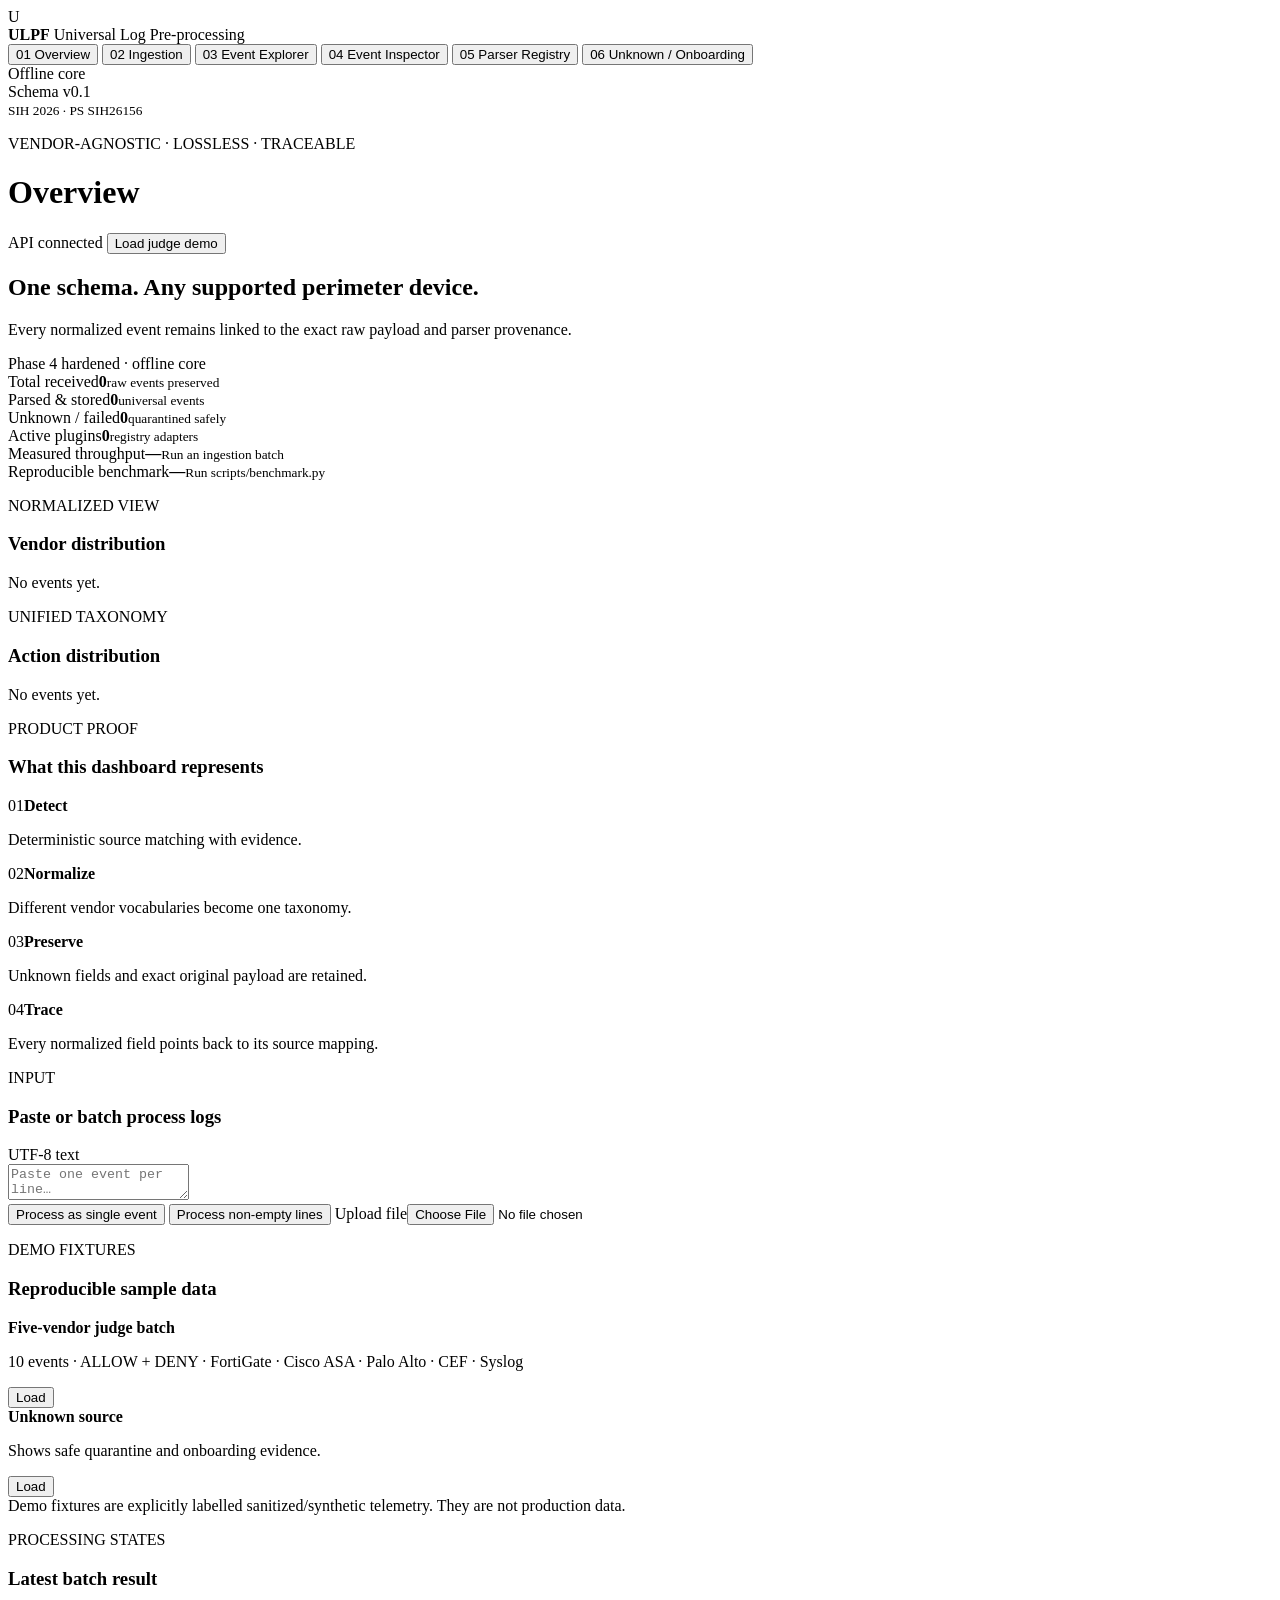
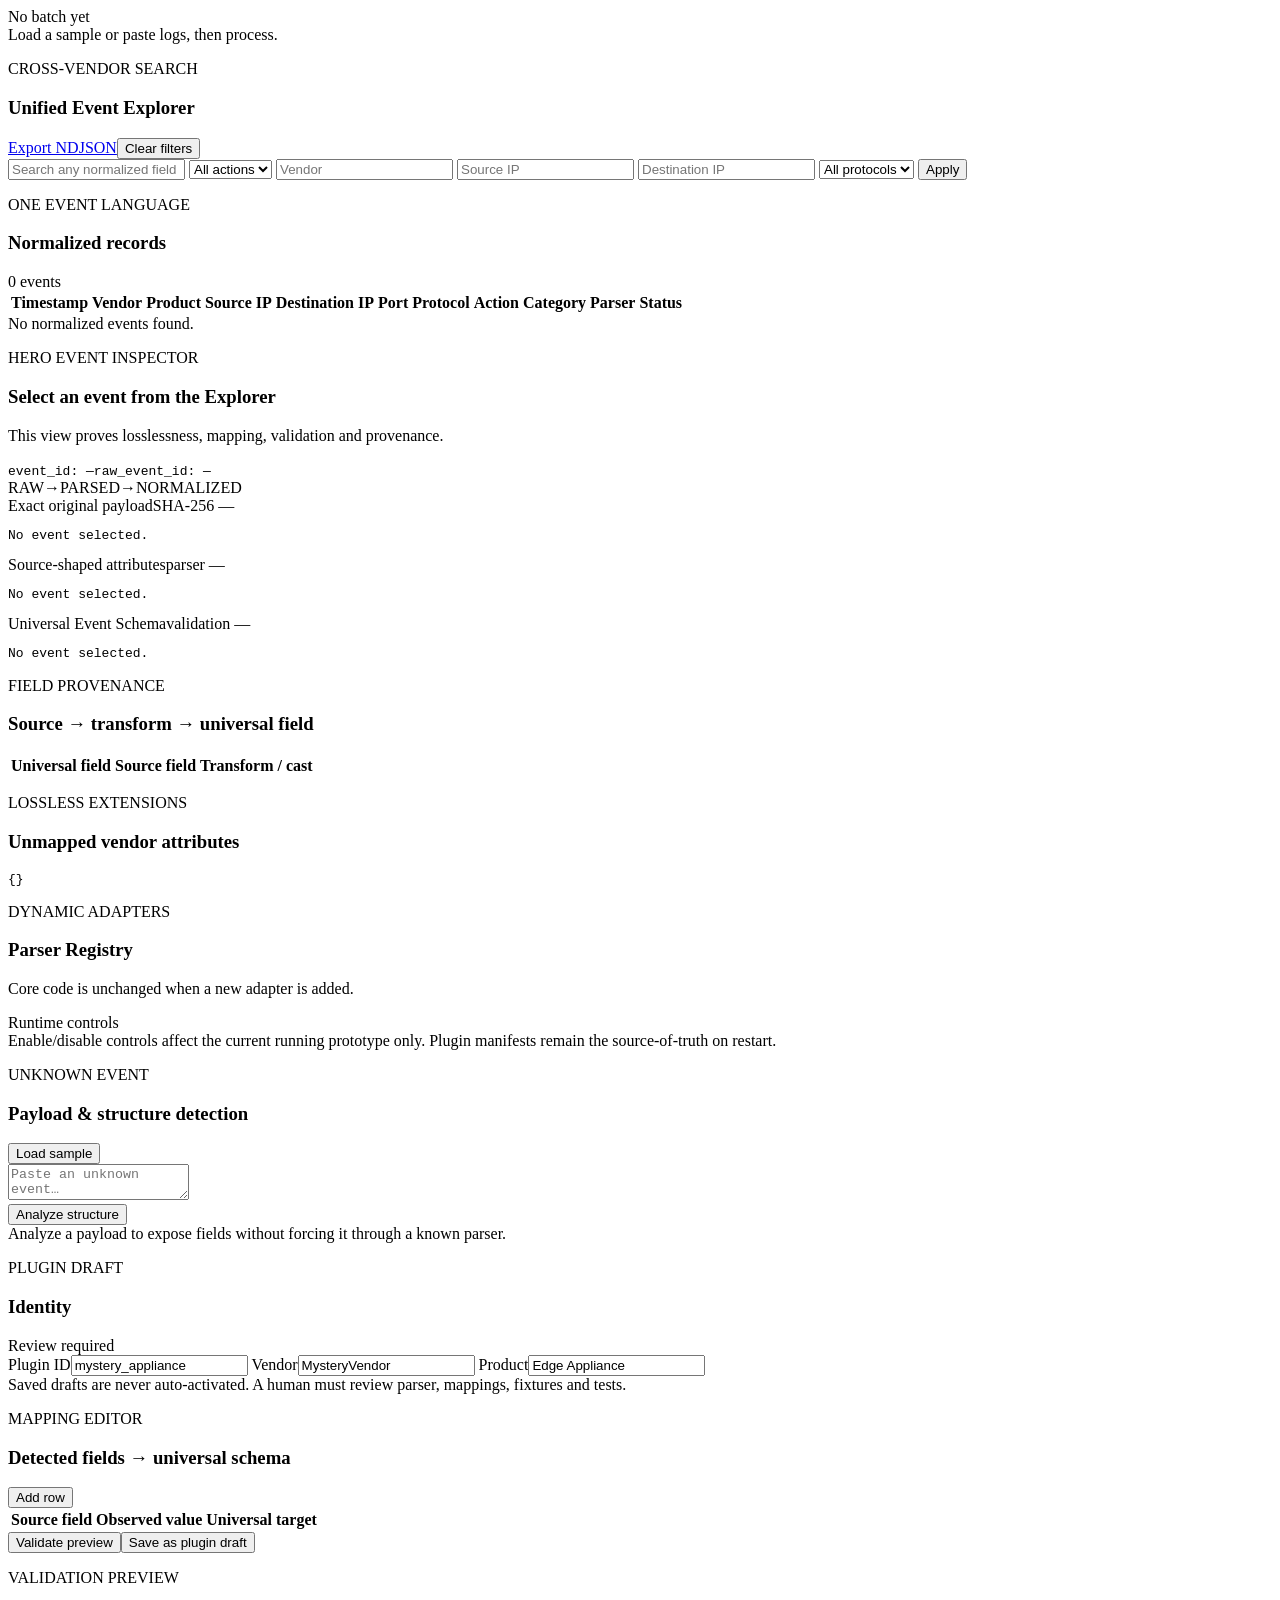
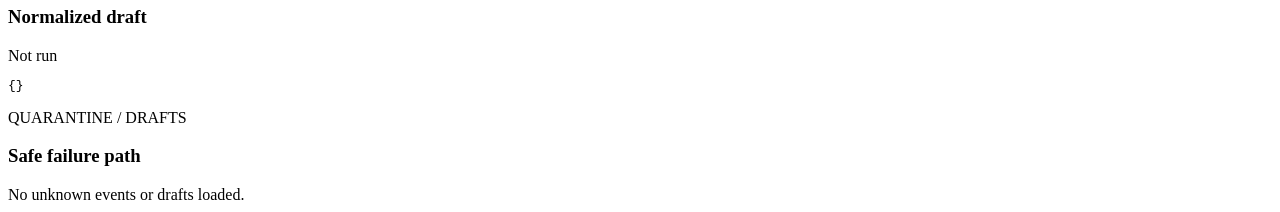
==== ulpf/static/index.html @ a26a5b04 "all files are added" ====
<!doctype html>
<html lang="en">
<head>
  <meta charset="utf-8" />
  <meta name="viewport" content="width=device-width, initial-scale=1" />
  <title>ULPF — Universal Log Pre-processing Framework</title>
  <link rel="stylesheet" href="/static/styles.css" />
</head>
<body>
  <div class="shell">
    <aside class="sidebar">
      <div class="brand">
        <div class="brand-mark">U</div>
        <div>
          <strong>ULPF</strong>
          <span>Universal Log Pre-processing</span>
        </div>
      </div>

      <nav id="nav">
        <button class="nav-item active" data-screen="overview"><span>01</span> Overview</button>
        <button class="nav-item" data-screen="ingestion"><span>02</span> Ingestion</button>
        <button class="nav-item" data-screen="explorer"><span>03</span> Event Explorer</button>
        <button class="nav-item" data-screen="inspector"><span>04</span> Event Inspector</button>
        <button class="nav-item" data-screen="registry"><span>05</span> Parser Registry</button>
        <button class="nav-item" data-screen="onboarding"><span>06</span> Unknown / Onboarding</button>
      </nav>

      <div class="sidebar-footer">
        <div class="status-row"><span class="dot ok"></span><span>Offline core</span></div>
        <div class="status-row"><span class="dot"></span><span>Schema v0.1</span></div>
        <small>SIH 2026 · PS SIH26156</small>
      </div>
    </aside>

    <main class="main">
      <header class="topbar">
        <div>
          <p class="eyebrow">VENDOR-AGNOSTIC · LOSSLESS · TRACEABLE</p>
          <h1 id="screen-title">Overview</h1>
        </div>
        <div class="top-actions">
          <span class="pill"><span class="dot ok"></span> API connected</span>
          <button id="judge-demo" class="button primary">Load judge demo</button>
        </div>
      </header>

      <div id="toast" class="toast" role="status"></div>

      <section class="screen active" id="screen-overview">
        <div class="hero-line">
          <div>
            <h2>One schema. Any supported perimeter device.</h2>
            <p>Every normalized event remains linked to the exact raw payload and parser provenance.</p>
          </div>
          <span class="badge">Phase 4 hardened · offline core</span>
        </div>

        <div class="metric-grid">
          <article class="metric-card"><span>Total received</span><strong id="m-total">0</strong><small>raw events preserved</small></article>
          <article class="metric-card"><span>Parsed & stored</span><strong id="m-parsed">0</strong><small>universal events</small></article>
          <article class="metric-card"><span>Unknown / failed</span><strong id="m-failed">0</strong><small>quarantined safely</small></article>
          <article class="metric-card"><span>Active plugins</span><strong id="m-plugins">0</strong><small>registry adapters</small></article>
          <article class="metric-card accent"><span>Measured throughput</span><strong id="m-throughput">—</strong><small id="m-throughput-note">Run an ingestion batch</small></article>
          <article class="metric-card"><span>Reproducible benchmark</span><strong id="m-benchmark">—</strong><small id="m-benchmark-note">Run scripts/benchmark.py</small></article>
        </div>

        <div class="two-col">
          <article class="panel">
            <div class="panel-head"><div><p class="eyebrow">NORMALIZED VIEW</p><h3>Vendor distribution</h3></div></div>
            <div id="vendor-bars" class="bar-list empty-state">No events yet.</div>
          </article>
          <article class="panel">
            <div class="panel-head"><div><p class="eyebrow">UNIFIED TAXONOMY</p><h3>Action distribution</h3></div></div>
            <div id="action-bars" class="bar-list empty-state">No events yet.</div>
          </article>
        </div>

        <article class="panel proof-panel">
          <div class="panel-head"><div><p class="eyebrow">PRODUCT PROOF</p><h3>What this dashboard represents</h3></div></div>
          <div class="proof-grid">
            <div><span class="proof-num">01</span><strong>Detect</strong><p>Deterministic source matching with evidence.</p></div>
            <div><span class="proof-num">02</span><strong>Normalize</strong><p>Different vendor vocabularies become one taxonomy.</p></div>
            <div><span class="proof-num">03</span><strong>Preserve</strong><p>Unknown fields and exact original payload are retained.</p></div>
            <div><span class="proof-num">04</span><strong>Trace</strong><p>Every normalized field points back to its source mapping.</p></div>
          </div>
        </article>
      </section>

      <section class="screen" id="screen-ingestion">
        <div class="section-grid ingestion-grid">
          <article class="panel">
            <div class="panel-head">
              <div><p class="eyebrow">INPUT</p><h3>Paste or batch process logs</h3></div>
              <span class="badge subtle">UTF-8 text</span>
            </div>
            <textarea id="ingest-text" class="log-input" spellcheck="false" placeholder="Paste one event per line…"></textarea>
            <div class="button-row">
              <button id="process-paste" class="button">Process as single event</button>
              <button id="process-batch" class="button primary">Process non-empty lines</button>
              <label class="button file-button">Upload file<input id="file-input" type="file" accept=".log,.txt,.json,.cef,text/plain" /></label>
            </div>
          </article>

          <article class="panel">
            <div class="panel-head"><div><p class="eyebrow">DEMO FIXTURES</p><h3>Reproducible sample data</h3></div></div>
            <div class="dataset-card">
              <div><strong>Five-vendor judge batch</strong><p>10 events · ALLOW + DENY · FortiGate · Cisco ASA · Palo Alto · CEF · Syslog</p></div>
              <button class="button small" data-dataset="mixed">Load</button>
            </div>
            <div class="dataset-card">
              <div><strong>Unknown source</strong><p>Shows safe quarantine and onboarding evidence.</p></div>
              <button class="button small" data-dataset="unknown">Load</button>
            </div>
            <div class="callout">Demo fixtures are explicitly labelled sanitized/synthetic telemetry. They are not production data.</div>
          </article>
        </div>

        <article class="panel">
          <div class="panel-head"><div><p class="eyebrow">PROCESSING STATES</p><h3>Latest batch result</h3></div><span id="batch-summary" class="badge subtle">No batch yet</span></div>
          <div id="processing-results" class="result-list empty-state">Load a sample or paste logs, then process.</div>
        </article>
      </section>

      <section class="screen" id="screen-explorer">
        <article class="panel filters-panel">
          <div class="panel-head"><div><p class="eyebrow">CROSS-VENDOR SEARCH</p><h3>Unified Event Explorer</h3></div><div class="button-row"><a class="button small" href="/api/v1/export/ndjson">Export NDJSON</a><button id="clear-filters" class="button small">Clear filters</button></div></div>
          <div class="filters">
            <input id="f-search" placeholder="Search any normalized field" />
            <select id="f-action"><option value="">All actions</option><option>ALLOW</option><option>DENY</option></select>
            <input id="f-vendor" placeholder="Vendor" />
            <input id="f-source" placeholder="Source IP" />
            <input id="f-destination" placeholder="Destination IP" />
            <select id="f-protocol"><option value="">All protocols</option><option>TCP</option><option>UDP</option><option>ICMP</option></select>
            <button id="apply-filters" class="button primary">Apply</button>
          </div>
        </article>

        <article class="panel table-panel">
          <div class="panel-head"><div><p class="eyebrow">ONE EVENT LANGUAGE</p><h3>Normalized records</h3></div><span id="event-count" class="badge subtle">0 events</span></div>
          <div class="table-wrap">
            <table>
              <thead><tr><th>Timestamp</th><th>Vendor</th><th>Product</th><th>Source IP</th><th>Destination IP</th><th>Port</th><th>Protocol</th><th>Action</th><th>Category</th><th>Parser</th><th>Status</th></tr></thead>
              <tbody id="events-body"></tbody>
            </table>
          </div>
          <div id="events-empty" class="empty-state">No normalized events found.</div>
        </article>
      </section>

      <section class="screen" id="screen-inspector">
        <article class="panel inspector-header">
          <div>
            <p class="eyebrow">HERO EVENT INSPECTOR</p>
            <h3 id="inspect-title">Select an event from the Explorer</h3>
            <p id="inspect-subtitle">This view proves losslessness, mapping, validation and provenance.</p>
          </div>
          <div class="id-stack"><code id="inspect-event-id">event_id: —</code><code id="inspect-raw-id">raw_event_id: —</code></div>
        </article>

        <div class="flow-labels"><span>RAW</span><b>→</b><span>PARSED</span><b>→</b><span>NORMALIZED</span></div>
        <div class="three-col inspector-grid">
          <article class="code-panel"><div class="code-head"><span>Exact original payload</span><span id="raw-hash">SHA-256 —</span></div><pre id="raw-view">No event selected.</pre></article>
          <article class="code-panel"><div class="code-head"><span>Source-shaped attributes</span><span id="parsed-plugin">parser —</span></div><pre id="parsed-view">No event selected.</pre></article>
          <article class="code-panel"><div class="code-head"><span>Universal Event Schema</span><span id="validation-status">validation —</span></div><pre id="normalized-view">No event selected.</pre></article>
        </div>

        <div class="two-col">
          <article class="panel">
            <div class="panel-head"><div><p class="eyebrow">FIELD PROVENANCE</p><h3>Source → transform → universal field</h3></div></div>
            <div class="table-wrap compact"><table><thead><tr><th>Universal field</th><th>Source field</th><th>Transform / cast</th></tr></thead><tbody id="trace-body"></tbody></table></div>
          </article>
          <article class="panel">
            <div class="panel-head"><div><p class="eyebrow">LOSSLESS EXTENSIONS</p><h3>Unmapped vendor attributes</h3></div></div>
            <pre id="extensions-view" class="mini-code">{}</pre>
          </article>
        </div>
      </section>

      <section class="screen" id="screen-registry">
        <article class="panel">
          <div class="panel-head">
            <div><p class="eyebrow">DYNAMIC ADAPTERS</p><h3>Parser Registry</h3><p>Core code is unchanged when a new adapter is added.</p></div>
            <span class="badge">Runtime controls</span>
          </div>
          <div id="registry-grid" class="registry-grid"></div>
          <div class="callout">Enable/disable controls affect the current running prototype only. Plugin manifests remain the source-of-truth on restart.</div>
        </article>
      </section>

      <section class="screen" id="screen-onboarding">
        <div class="two-col onboarding-top">
          <article class="panel">
            <div class="panel-head"><div><p class="eyebrow">UNKNOWN EVENT</p><h3>Payload & structure detection</h3></div><button id="load-unknown" class="button small">Load sample</button></div>
            <textarea id="unknown-payload" class="log-input compact-input" spellcheck="false" placeholder="Paste an unknown event…"></textarea>
            <div class="button-row"><button id="analyze-unknown" class="button primary">Analyze structure</button></div>
            <div id="analysis-summary" class="analysis-summary empty-state">Analyze a payload to expose fields without forcing it through a known parser.</div>
          </article>

          <article class="panel">
            <div class="panel-head"><div><p class="eyebrow">PLUGIN DRAFT</p><h3>Identity</h3></div><span class="badge warning">Review required</span></div>
            <div class="form-grid">
              <label>Plugin ID<input id="draft-plugin" value="mystery_appliance" /></label>
              <label>Vendor<input id="draft-vendor" value="MysteryVendor" /></label>
              <label>Product<input id="draft-product" value="Edge Appliance" /></label>
            </div>
            <div class="callout warning-callout">Saved drafts are never auto-activated. A human must review parser, mappings, fixtures and tests.</div>
          </article>
        </div>

        <article class="panel">
          <div class="panel-head"><div><p class="eyebrow">MAPPING EDITOR</p><h3>Detected fields → universal schema</h3></div><button id="add-mapping" class="button small">Add row</button></div>
          <div class="table-wrap compact"><table><thead><tr><th>Source field</th><th>Observed value</th><th>Universal target</th><th></th></tr></thead><tbody id="mapping-body"></tbody></table></div>
          <div class="button-row"><button id="preview-mapping" class="button">Validate preview</button><button id="save-draft" class="button primary">Save as plugin draft</button></div>
        </article>

        <div class="two-col">
          <article class="panel"><div class="panel-head"><div><p class="eyebrow">VALIDATION PREVIEW</p><h3>Normalized draft</h3></div><span id="preview-status" class="badge subtle">Not run</span></div><pre id="preview-json" class="mini-code tall">{}</pre></article>
          <article class="panel"><div class="panel-head"><div><p class="eyebrow">QUARANTINE / DRAFTS</p><h3>Safe failure path</h3></div></div><div id="unknown-list" class="result-list empty-state">No unknown events or drafts loaded.</div></article>
        </div>
      </section>
    </main>
  </div>

  <script src="/static/app.js"></script>
</body>
</html>
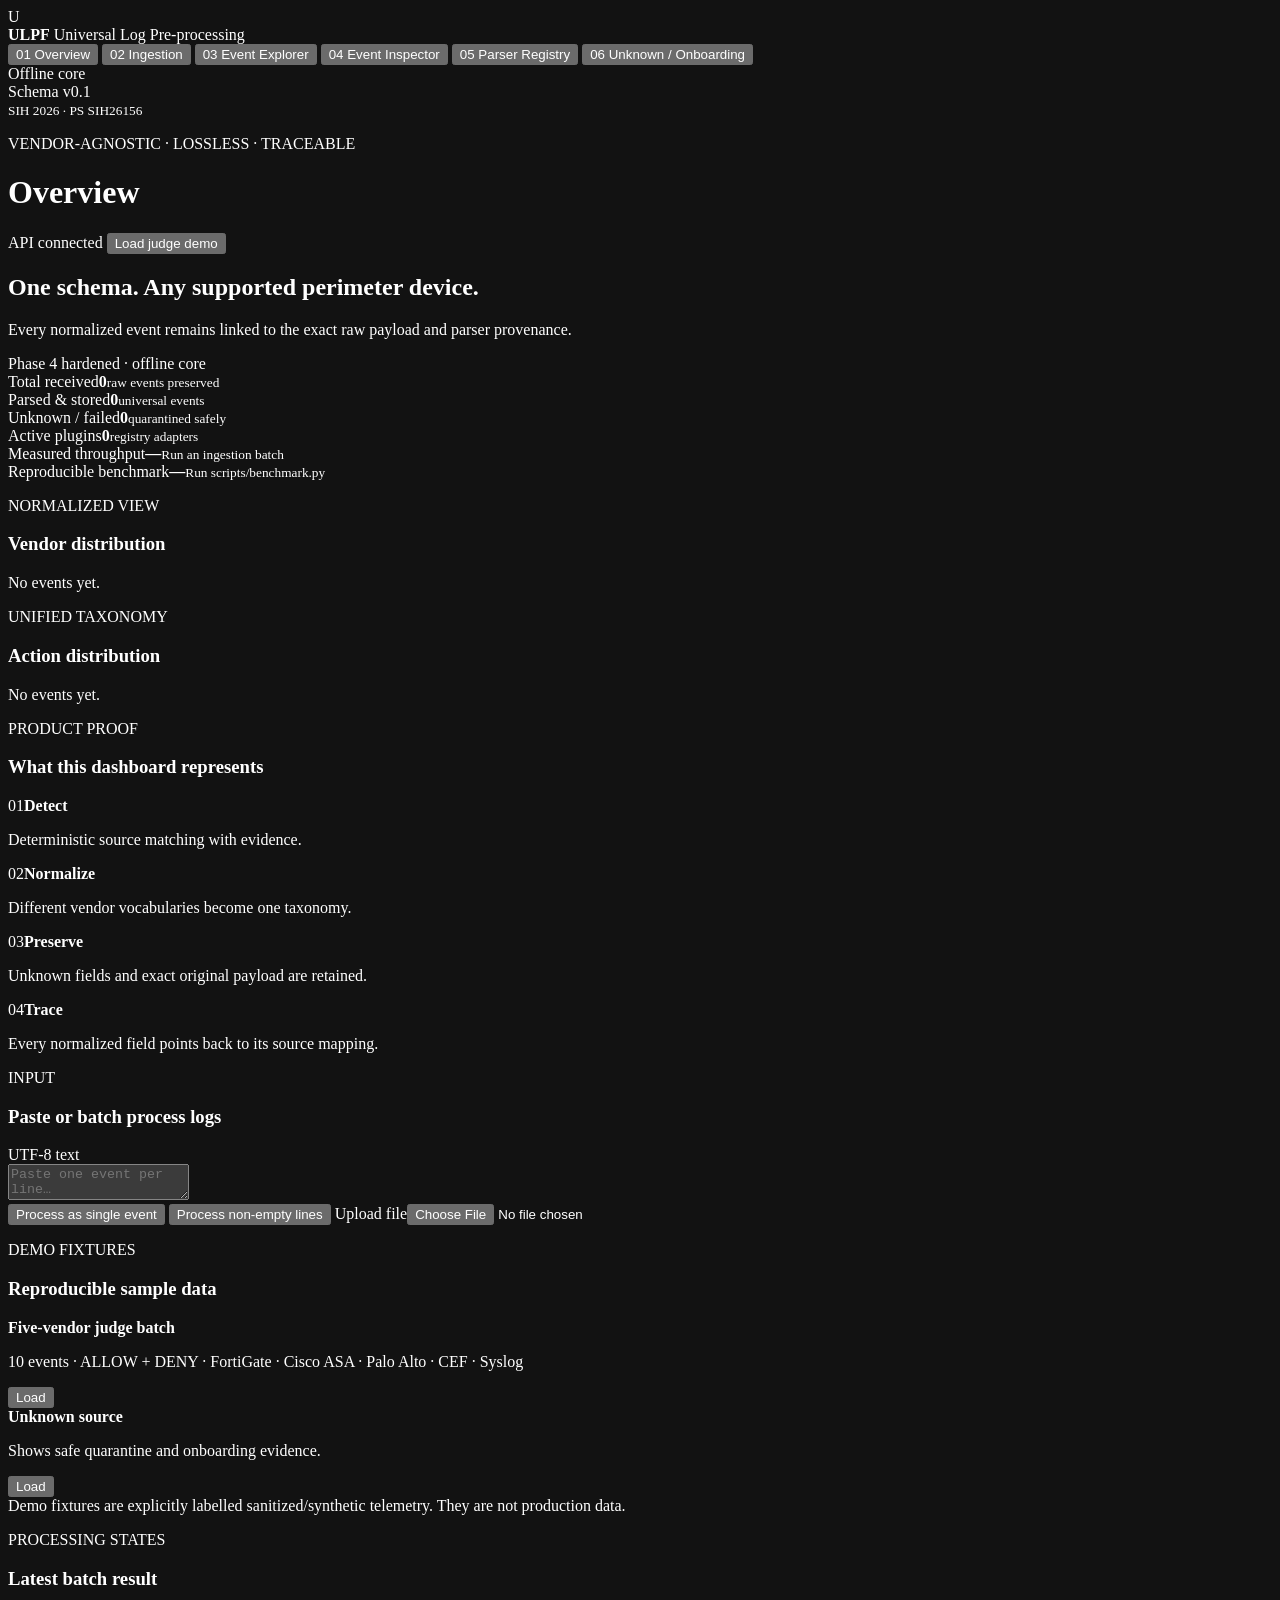
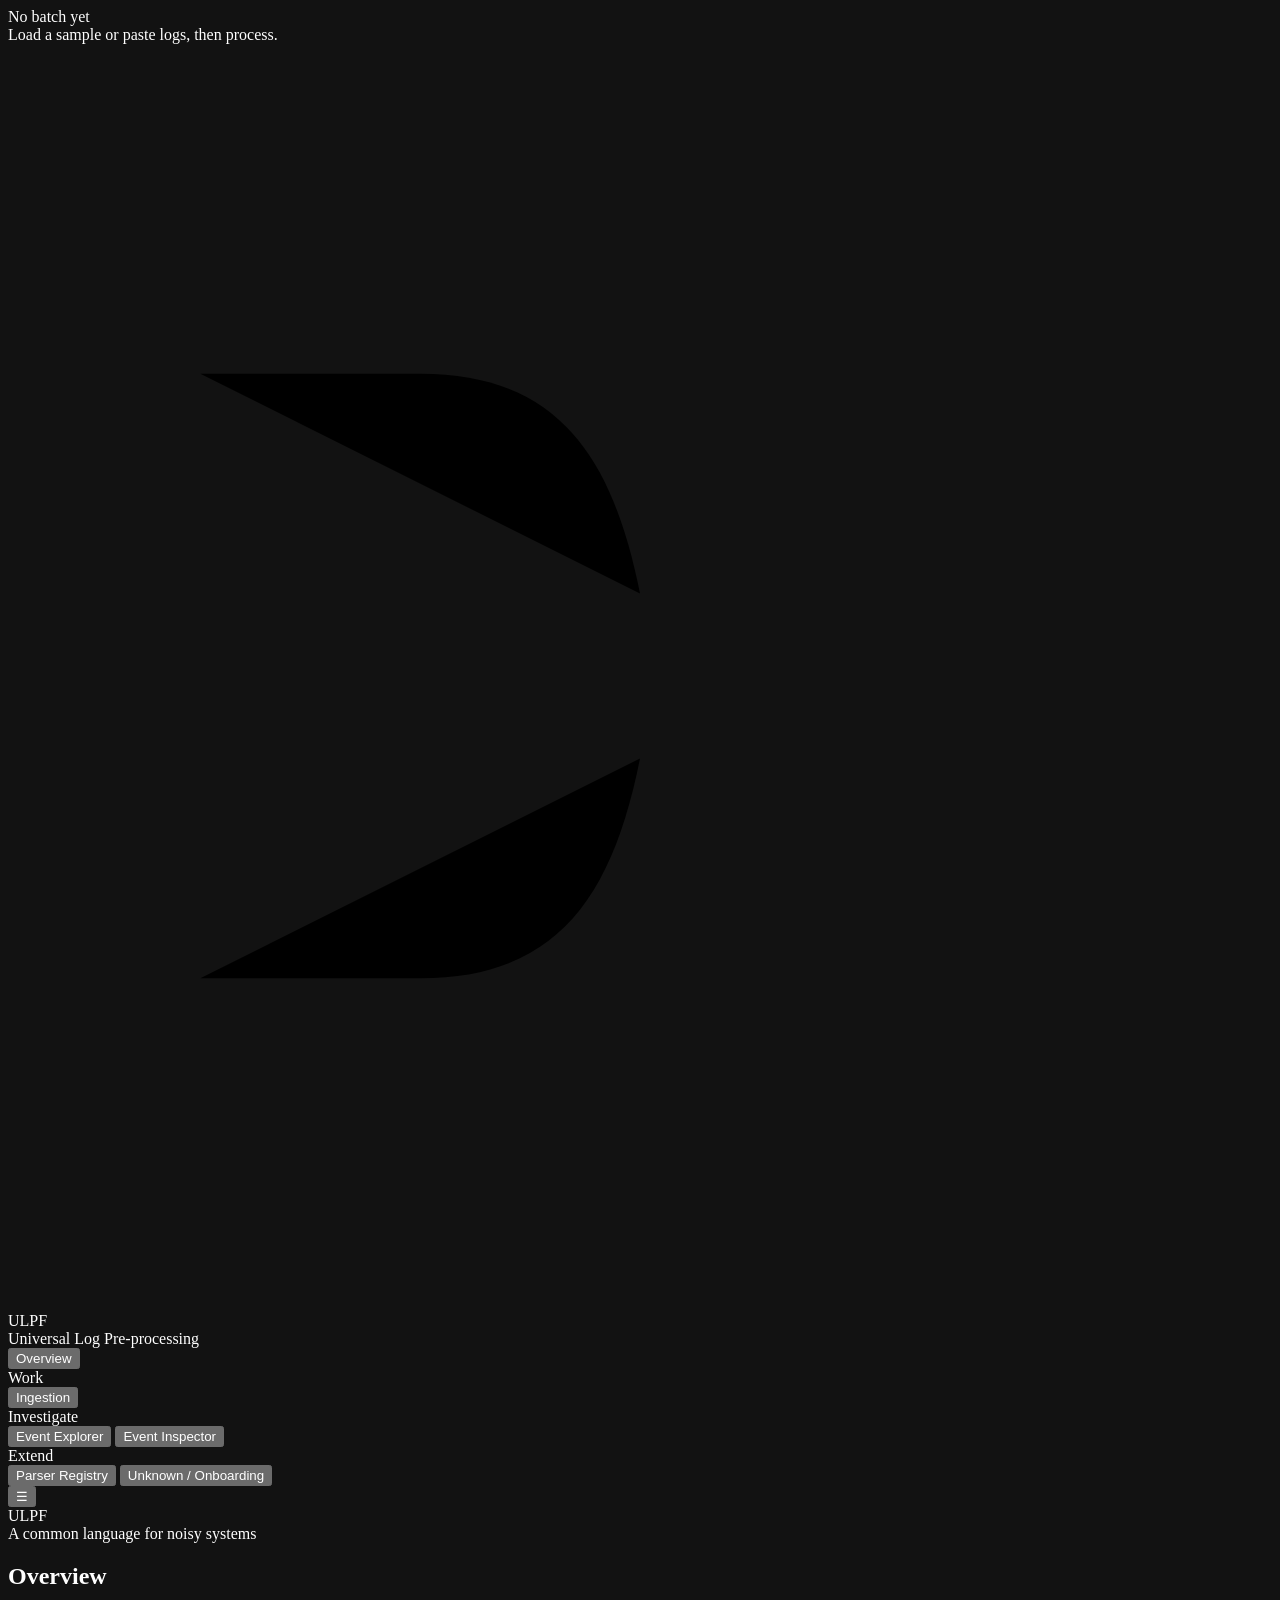
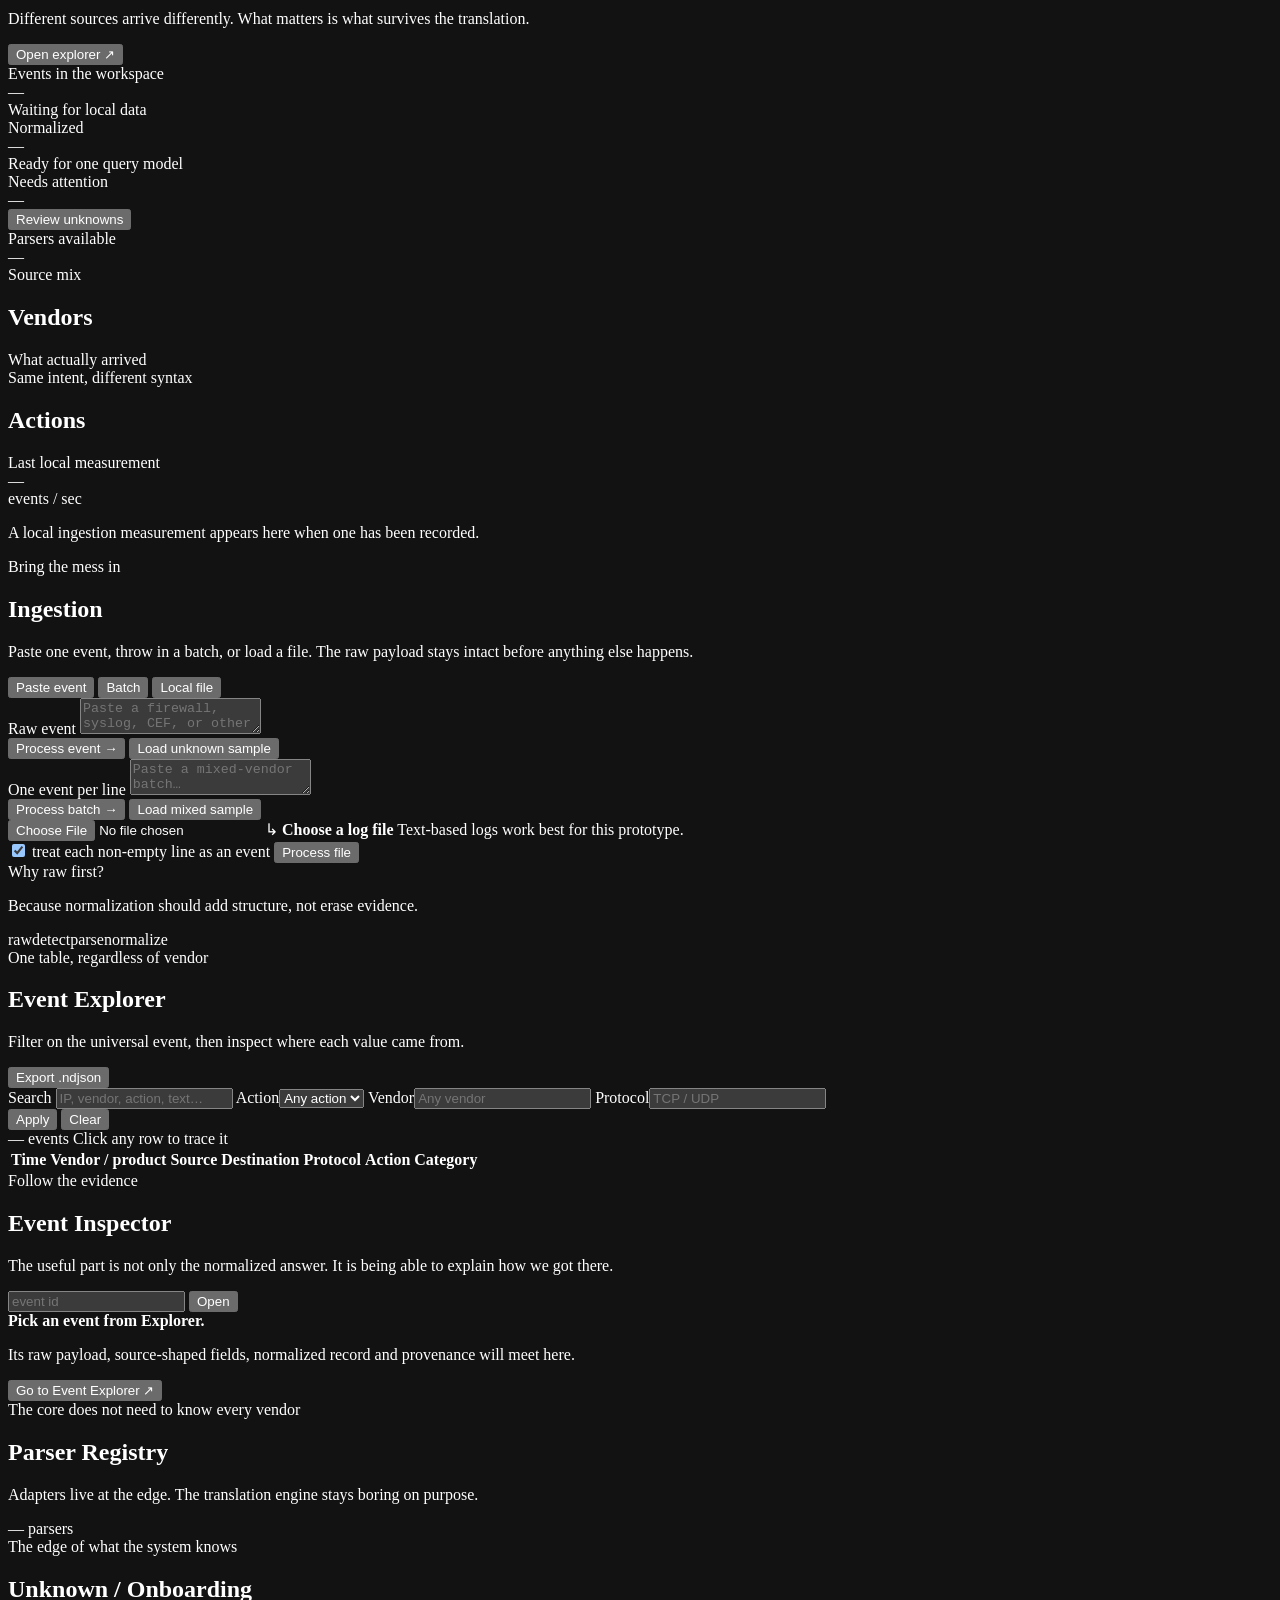
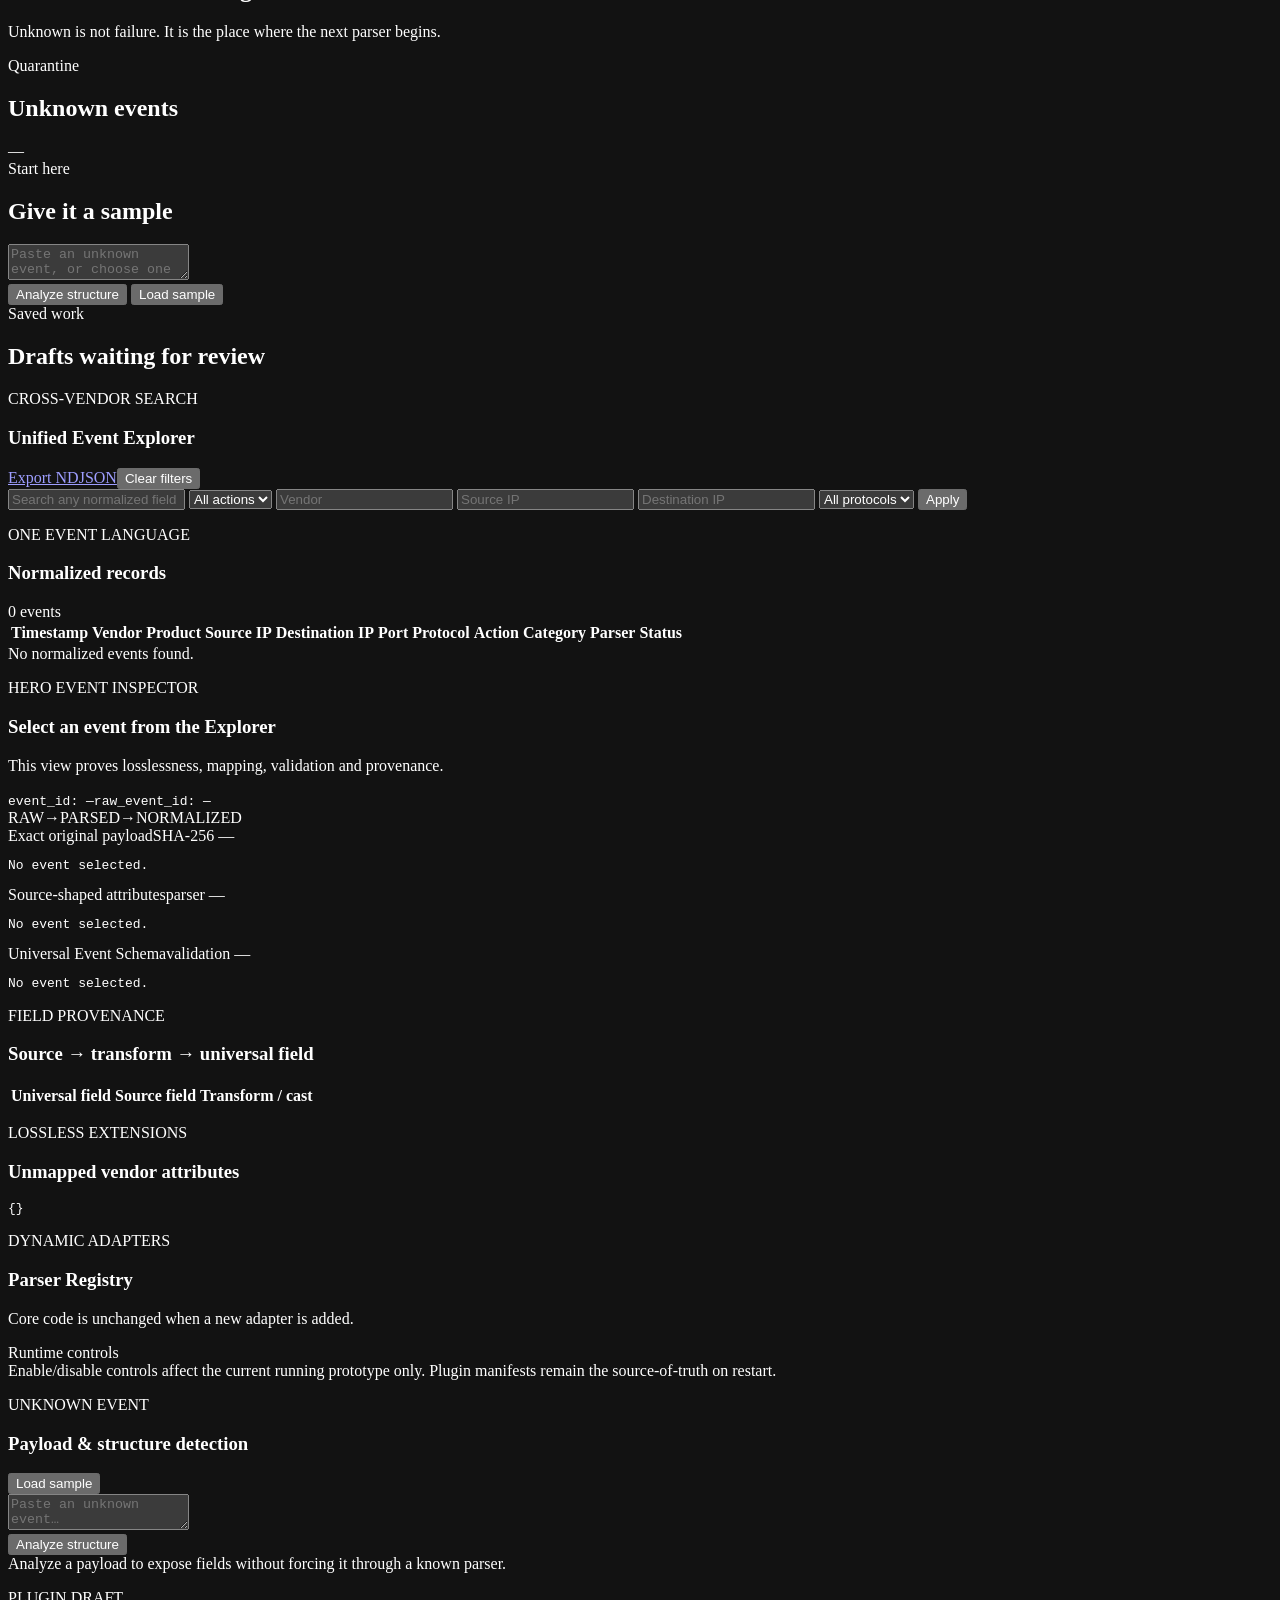
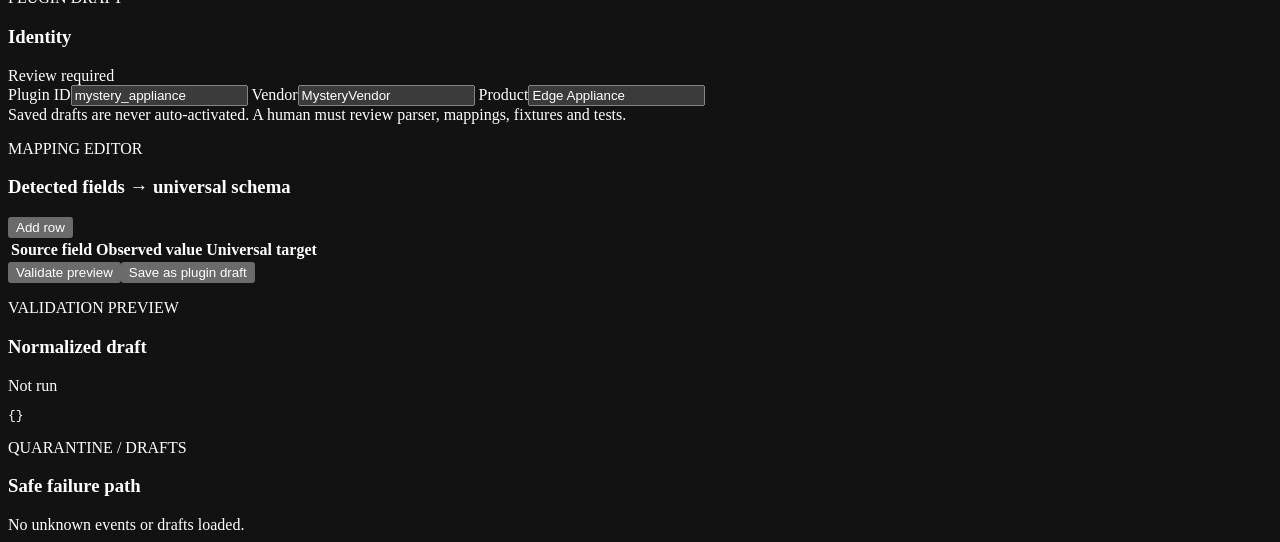
==== commit 0bafef2c: "replace legacy UI with human-designed interface" ====
--- a/ulpf/static/index.html
+++ b/ulpf/static/index.html
@@ -120,7 +120,383 @@
           <div class="panel-head"><div><p class="eyebrow">PROCESSING STATES</p><h3>Latest batch result</h3></div><span id="batch-summary" class="badge subtle">No batch yet</span></div>
           <div id="processing-results" class="result-list empty-state">Load a sample or paste logs, then process.</div>
         </article>
-      </section>
+      </section><!doctype html>
+<html lang="en">
+<head>
+  <meta charset="utf-8" />
+  <meta name="viewport" content="width=device-width, initial-scale=1" />
+  <meta name="color-scheme" content="dark" />
+  <meta name="theme-color" content="#07110d" />
+  <title>ULPF</title>
+  <link rel="stylesheet" href="/static/style.css" />
+</head>
+<body>
+  <div class="app-shell">
+    <aside class="sidebar" id="sidebar">
+      <div class="brand" aria-label="ULPF">
+        <div class="brand-mark" aria-hidden="true">
+          <svg viewBox="0 0 46 46" role="img">
+            <path d="M7 12h8c5 0 7 3 8 8" />
+            <path d="M7 23h9c4 0 6 0 8 0" />
+            <path d="M7 34h8c5 0 7-3 8-8" />
+            <path class="brand-mark-accent" d="M24 23h15" />
+          </svg>
+        </div>
+        <div class="brand-copy">
+          <div class="brand-word">ULPF</div>
+          <div class="brand-sub">Universal Log Pre-processing</div>
+        </div>
+      </div>
+
+      <nav class="nav" aria-label="Primary navigation">
+        <button class="nav-item is-active" data-view="overview" type="button">
+          <span class="nav-dot"></span><span>Overview</span>
+        </button>
+
+        <div class="nav-group">
+          <div class="nav-label">Work</div>
+          <button class="nav-item" data-view="ingestion" type="button">
+            <span class="nav-dot"></span><span>Ingestion</span>
+          </button>
+        </div>
+
+        <div class="nav-group">
+          <div class="nav-label">Investigate</div>
+          <button class="nav-item" data-view="explorer" type="button">
+            <span class="nav-dot"></span><span>Event Explorer</span>
+          </button>
+          <button class="nav-item" data-view="inspector" type="button">
+            <span class="nav-dot"></span><span>Event Inspector</span>
+          </button>
+        </div>
+
+        <div class="nav-group nav-group--last">
+          <div class="nav-label">Extend</div>
+          <button class="nav-item" data-view="registry" type="button">
+            <span class="nav-dot"></span><span>Parser Registry</span>
+          </button>
+          <button class="nav-item nav-item--onboarding" data-view="onboarding" type="button">
+            <span class="nav-dot"></span><span>Unknown / Onboarding</span>
+          </button>
+        </div>
+      </nav>
+
+      <div class="sidebar-signature" aria-hidden="true">
+        <span></span><span></span><span></span>
+      </div>
+    </aside>
+
+    <main class="workspace">
+      <header class="mobile-bar">
+        <button class="icon-button" id="menuButton" type="button" aria-label="Open navigation">☰</button>
+        <div class="mobile-wordmark">ULPF</div>
+      </header>
+
+      <div class="connection-error" id="connectionError" hidden>
+        <strong>Couldn’t reach the API.</strong>
+        <span>The interface is still here; the backend did not answer this request.</span>
+        <button type="button" id="dismissConnectionError" aria-label="Dismiss">×</button>
+      </div>
+
+      <section class="view is-visible" id="view-overview" data-page="overview">
+        <header class="page-head page-head--split">
+          <div>
+            <div class="eyebrow">A common language for noisy systems</div>
+            <h1>Overview</h1>
+            <p class="page-intro">Different sources arrive differently. What matters is what survives the translation.</p>
+          </div>
+          <button class="text-action" type="button" data-jump="explorer">Open explorer <span>↗</span></button>
+        </header>
+
+        <div class="overview-grid">
+          <article class="metric-card metric-card--hero">
+            <div class="metric-label">Events in the workspace</div>
+            <div class="metric-value" id="metricTotal">—</div>
+            <div class="metric-foot" id="metricTotalFoot">Waiting for local data</div>
+            <div class="signal-line" aria-hidden="true"><i></i><i></i><i></i><i></i><i></i><i></i><i></i></div>
+          </article>
+
+          <article class="metric-card metric-card--compact">
+            <div class="metric-label">Normalized</div>
+            <div class="metric-value metric-value--mid" id="metricParsed">—</div>
+            <div class="metric-foot">Ready for one query model</div>
+          </article>
+
+          <article class="metric-card metric-card--compact metric-card--quiet">
+            <div class="metric-label">Needs attention</div>
+            <div class="metric-value metric-value--mid" id="metricUnknown">—</div>
+            <button class="inline-link" data-jump="onboarding" type="button">Review unknowns</button>
+          </article>
+
+          <article class="metric-card metric-card--sliver">
+            <div class="metric-label">Parsers available</div>
+            <div class="metric-value metric-value--small" id="metricPlugins">—</div>
+          </article>
+
+          <article class="panel panel--vendors">
+            <div class="panel-head">
+              <div>
+                <div class="kicker">Source mix</div>
+                <h2>Vendors</h2>
+              </div>
+              <span class="panel-note">What actually arrived</span>
+            </div>
+            <div class="distribution" id="vendorDistribution"></div>
+          </article>
+
+          <article class="panel panel--actions">
+            <div class="panel-head">
+              <div>
+                <div class="kicker">Same intent, different syntax</div>
+                <h2>Actions</h2>
+              </div>
+            </div>
+            <div class="distribution distribution--actions" id="actionDistribution"></div>
+          </article>
+
+          <article class="panel panel--measurement">
+            <div class="measurement-copy">
+              <div class="kicker">Last local measurement</div>
+              <div class="measurement-value" id="throughputValue">—</div>
+              <div class="measurement-unit">events / sec</div>
+            </div>
+            <p id="throughputCaption">A local ingestion measurement appears here when one has been recorded.</p>
+          </article>
+        </div>
+      </section>
+
+      <section class="view" id="view-ingestion" data-page="ingestion">
+        <header class="page-head">
+          <div class="eyebrow">Bring the mess in</div>
+          <h1>Ingestion</h1>
+          <p class="page-intro">Paste one event, throw in a batch, or load a file. The raw payload stays intact before anything else happens.</p>
+        </header>
+
+        <div class="ingest-layout">
+          <div class="ingest-main">
+            <div class="mode-switch" role="tablist" aria-label="Ingestion method">
+              <button class="mode-link is-active" data-ingest-mode="paste" type="button">Paste event</button>
+              <button class="mode-link" data-ingest-mode="batch" type="button">Batch</button>
+              <button class="mode-link" data-ingest-mode="file" type="button">Local file</button>
+            </div>
+
+            <div class="ingest-pane is-visible" data-ingest-pane="paste">
+              <label class="field-label" for="pastePayload">Raw event</label>
+              <textarea class="code-input code-input--large" id="pastePayload" spellcheck="false" placeholder="Paste a firewall, syslog, CEF, or other raw event…"></textarea>
+              <div class="action-row action-row--offset">
+                <button class="button button--primary button--wide" id="processPaste" type="button">Process event <span>→</span></button>
+                <button class="button button--quiet button--small" id="loadUnknownSamplePaste" type="button">Load unknown sample</button>
+              </div>
+            </div>
+
+            <div class="ingest-pane" data-ingest-pane="batch">
+              <label class="field-label" for="batchPayload">One event per line</label>
+              <textarea class="code-input code-input--large" id="batchPayload" spellcheck="false" placeholder="Paste a mixed-vendor batch…"></textarea>
+              <div class="action-row action-row--offset">
+                <button class="button button--primary button--wide" id="processBatch" type="button">Process batch <span>→</span></button>
+                <button class="button button--ghost button--small" id="loadMixedSample" type="button">Load mixed sample</button>
+              </div>
+            </div>
+
+            <div class="ingest-pane" data-ingest-pane="file">
+              <label class="file-drop" for="fileInput">
+                <input id="fileInput" type="file" accept=".log,.txt,.json,.ndjson,.csv,.cef,.xml,text/plain" />
+                <span class="file-drop-mark">↳</span>
+                <strong>Choose a log file</strong>
+                <span id="fileName">Text-based logs work best for this prototype.</span>
+              </label>
+              <div class="action-row">
+                <label class="check-line"><input id="splitLines" type="checkbox" checked /> treat each non-empty line as an event</label>
+                <button class="button button--primary" id="processFile" type="button">Process file</button>
+              </div>
+            </div>
+          </div>
+
+          <aside class="ingest-aside">
+            <div class="aside-rule"></div>
+            <div class="kicker">Why raw first?</div>
+            <p>Because normalization should add structure, not erase evidence.</p>
+            <div class="raw-path" aria-label="raw to normalized path">
+              <span>raw</span><i></i><span>detect</span><i></i><span>parse</span><i></i><span>normalize</span>
+            </div>
+          </aside>
+        </div>
+
+        <div class="result-drawer" id="ingestResult" hidden>
+          <div class="result-drawer-head">
+            <div><span class="result-pulse"></span><strong>Processing result</strong></div>
+            <button class="text-action" id="openResultInExplorer" type="button">See in explorer ↗</button>
+          </div>
+          <pre id="ingestResultCode"></pre>
+        </div>
+      </section>
+
+      <section class="view" id="view-explorer" data-page="explorer">
+        <header class="page-head page-head--split">
+          <div>
+            <div class="eyebrow">One table, regardless of vendor</div>
+            <h1>Event Explorer</h1>
+            <p class="page-intro">Filter on the universal event, then inspect where each value came from.</p>
+          </div>
+          <button class="button button--ghost button--small" id="exportNdjson" type="button">Export .ndjson</button>
+        </header>
+
+        <div class="filter-bench">
+          <label class="filter-search">
+            <span>Search</span>
+            <input id="filterSearch" type="search" placeholder="IP, vendor, action, text…" />
+          </label>
+          <label><span>Action</span><select id="filterAction"><option value="">Any action</option><option value="ALLOW">ALLOW</option><option value="DENY">DENY</option></select></label>
+          <label><span>Vendor</span><input id="filterVendor" placeholder="Any vendor" /></label>
+          <label><span>Protocol</span><input id="filterProtocol" placeholder="TCP / UDP" /></label>
+          <div class="filter-actions">
+            <button class="button button--primary button--small" id="applyFilters" type="button">Apply</button>
+            <button class="text-action" id="clearFilters" type="button">Clear</button>
+          </div>
+        </div>
+
+        <div class="table-shell">
+          <div class="table-meta">
+            <span id="eventCount">— events</span>
+            <span>Click any row to trace it</span>
+          </div>
+          <div class="table-scroll">
+            <table class="event-table">
+              <thead><tr><th>Time</th><th>Vendor / product</th><th>Source</th><th>Destination</th><th>Protocol</th><th>Action</th><th>Category</th></tr></thead>
+              <tbody id="eventRows"></tbody>
+            </table>
+          </div>
+          <div class="empty-state" id="eventEmpty" hidden>
+            <span class="empty-glyph">⌁</span>
+            <strong>No events match this view.</strong>
+            <span>Change the filters or ingest a few logs first.</span>
+          </div>
+        </div>
+      </section>
+
+      <section class="view" id="view-inspector" data-page="inspector">
+        <header class="page-head page-head--split inspector-head">
+          <div>
+            <div class="eyebrow">Follow the evidence</div>
+            <h1>Event Inspector</h1>
+            <p class="page-intro">The useful part is not only the normalized answer. It is being able to explain how we got there.</p>
+          </div>
+          <div class="event-open-control">
+            <input id="inspectEventId" placeholder="event id" />
+            <button class="button button--primary button--small" id="openEventButton" type="button">Open</button>
+          </div>
+        </header>
+
+        <div class="inspector-empty" id="inspectorEmpty">
+          <div class="trace-sketch" aria-hidden="true"><span></span><span></span><span></span></div>
+          <strong>Pick an event from Explorer.</strong>
+          <p>Its raw payload, source-shaped fields, normalized record and provenance will meet here.</p>
+          <button class="text-action" data-jump="explorer" type="button">Go to Event Explorer ↗</button>
+        </div>
+
+        <div id="inspectorContent" hidden>
+          <div class="inspection-meta" id="inspectionMeta"></div>
+          <div class="transform-grid">
+            <article class="transform-card transform-card--raw">
+              <header><span>Raw</span><small>unchanged evidence</small></header>
+              <pre id="rawView"></pre>
+            </article>
+            <div class="transform-arrow" aria-hidden="true">→</div>
+            <article class="transform-card transform-card--parsed">
+              <header><span>Parsed</span><small>source-shaped</small></header>
+              <pre id="parsedView"></pre>
+            </article>
+            <div class="transform-arrow" aria-hidden="true">→</div>
+            <article class="transform-card transform-card--normalized">
+              <header><span>Normalized</span><small>one event language</small></header>
+              <pre id="normalizedView"></pre>
+            </article>
+          </div>
+          <section class="trace-panel">
+            <div class="panel-head">
+              <div><div class="kicker">Field provenance</div><h2>What became what</h2></div>
+            </div>
+            <div class="trace-list" id="traceList"></div>
+          </section>
+        </div>
+      </section>
+
+      <section class="view" id="view-registry" data-page="registry">
+        <header class="page-head page-head--split">
+          <div>
+            <div class="eyebrow">The core does not need to know every vendor</div>
+            <h1>Parser Registry</h1>
+            <p class="page-intro">Adapters live at the edge. The translation engine stays boring on purpose.</p>
+          </div>
+          <span class="registry-count" id="registryCount">— parsers</span>
+        </header>
+        <div class="registry-grid" id="registryGrid"></div>
+      </section>
+
+      <section class="view" id="view-onboarding" data-page="onboarding">
+        <header class="page-head">
+          <div class="eyebrow">The edge of what the system knows</div>
+          <h1>Unknown / Onboarding</h1>
+          <p class="page-intro">Unknown is not failure. It is the place where the next parser begins.</p>
+        </header>
+
+        <div class="onboarding-layout">
+          <aside class="unknown-queue">
+            <div class="queue-head">
+              <div><div class="kicker">Quarantine</div><h2>Unknown events</h2></div>
+              <span id="quarantineCount">—</span>
+            </div>
+            <div id="quarantineList" class="queue-list"></div>
+          </aside>
+
+          <div class="onboarding-workbench">
+            <section class="workbench-step workbench-step--payload">
+              <div class="step-title"><span class="step-mark"></span><div><div class="kicker">Start here</div><h2>Give it a sample</h2></div></div>
+              <textarea class="code-input" id="onboardingPayload" spellcheck="false" placeholder="Paste an unknown event, or choose one from quarantine…"></textarea>
+              <div class="action-row action-row--offset">
+                <button class="button button--primary" id="analyzeUnknown" type="button">Analyze structure</button>
+                <button class="text-action" id="loadUnknownSampleOnboarding" type="button">Load sample</button>
+              </div>
+            </section>
+
+            <section class="workbench-step" id="analysisStep" hidden>
+              <div class="step-title"><span class="step-mark"></span><div><div class="kicker">Look before mapping</div><h2>Candidate fields</h2></div></div>
+              <div id="analysisOutput" class="analysis-output"></div>
+            </section>
+
+            <section class="workbench-step" id="mappingStep" hidden>
+              <div class="step-title"><span class="step-mark"></span><div><div class="kicker">Teach the translation</div><h2>Map the fields</h2></div></div>
+              <div class="identity-row">
+                <label><span>Vendor</span><input id="draftVendor" value="Unknown" /></label>
+                <label><span>Product</span><input id="draftProduct" value="Unknown" /></label>
+                <label class="identity-row--wide"><span>Plugin ID</span><input id="draftPluginId" value="draft_plugin" /></label>
+              </div>
+              <div class="mapping-editor" id="mappingEditor"></div>
+              <div class="action-row action-row--spread">
+                <button class="button button--ghost" id="previewMapping" type="button">Preview normalized event</button>
+                <button class="button button--primary button--wide" id="saveDraft" type="button">Save parser draft <span>→</span></button>
+              </div>
+            </section>
+
+            <section class="workbench-step workbench-step--preview" id="previewStep" hidden>
+              <div class="step-title"><span class="step-mark"></span><div><div class="kicker">Before review</div><h2>Preview</h2></div></div>
+              <pre id="onboardingPreview"></pre>
+            </section>
+
+            <section class="draft-strip">
+              <div><div class="kicker">Saved work</div><h2>Drafts waiting for review</h2></div>
+              <div id="draftList" class="draft-list"></div>
+            </section>
+          </div>
+        </div>
+      </section>
+    </main>
+  </div>
+
+  <script src="/static/app.js" defer></script>
+</body>
+</html>
+
 
       <section class="screen" id="screen-explorer">
         <article class="panel filters-panel">
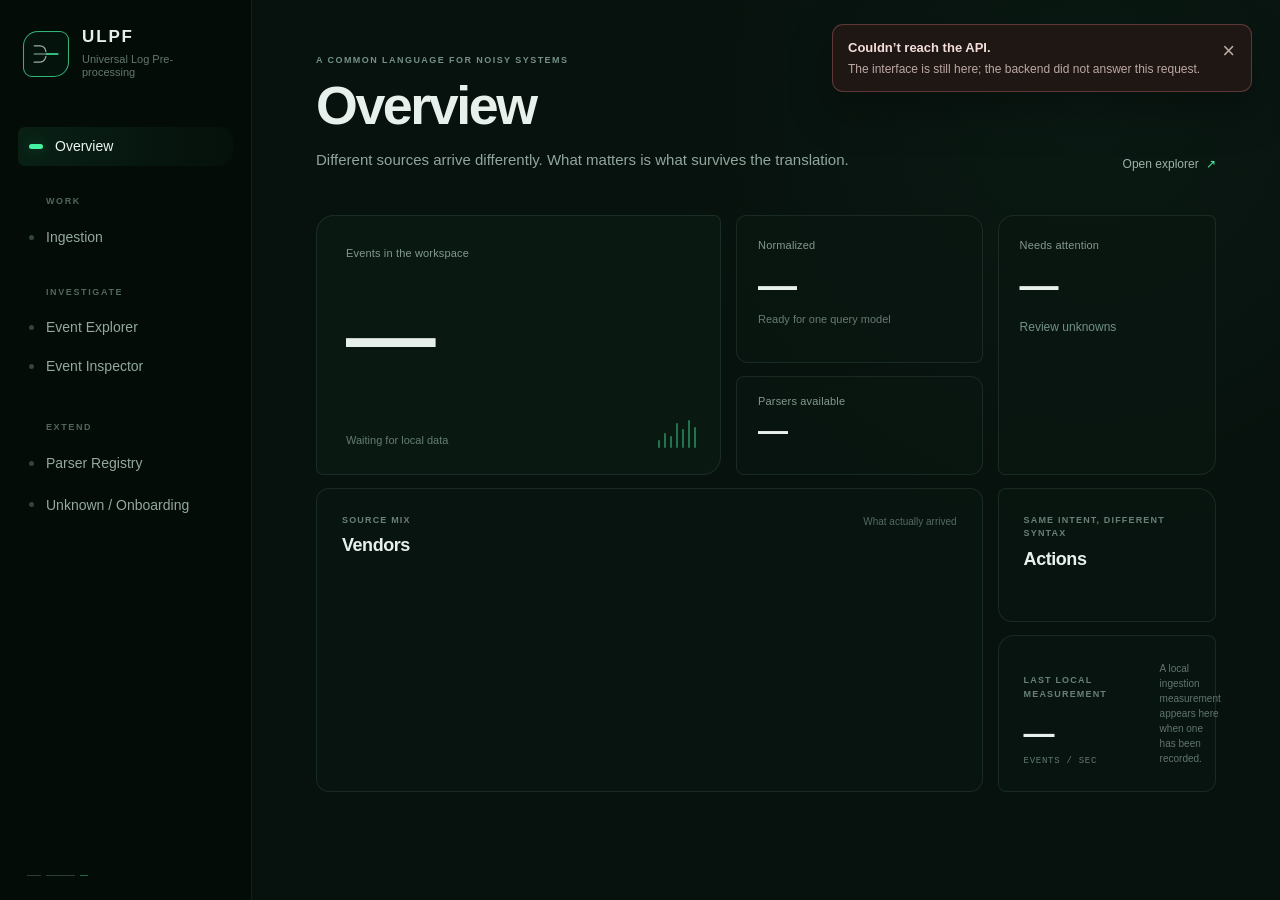
==== commit 87349da4: "fix ULPF frontend layout and bundle UI" ====
--- a/ulpf/static/index.html
+++ b/ulpf/static/index.html
@@ -1,126 +1,4 @@
 <!doctype html>
-<html lang="en">
-<head>
-  <meta charset="utf-8" />
-  <meta name="viewport" content="width=device-width, initial-scale=1" />
-  <title>ULPF — Universal Log Pre-processing Framework</title>
-  <link rel="stylesheet" href="/static/styles.css" />
-</head>
-<body>
-  <div class="shell">
-    <aside class="sidebar">
-      <div class="brand">
-        <div class="brand-mark">U</div>
-        <div>
-          <strong>ULPF</strong>
-          <span>Universal Log Pre-processing</span>
-        </div>
-      </div>
-
-      <nav id="nav">
-        <button class="nav-item active" data-screen="overview"><span>01</span> Overview</button>
-        <button class="nav-item" data-screen="ingestion"><span>02</span> Ingestion</button>
-        <button class="nav-item" data-screen="explorer"><span>03</span> Event Explorer</button>
-        <button class="nav-item" data-screen="inspector"><span>04</span> Event Inspector</button>
-        <button class="nav-item" data-screen="registry"><span>05</span> Parser Registry</button>
-        <button class="nav-item" data-screen="onboarding"><span>06</span> Unknown / Onboarding</button>
-      </nav>
-
-      <div class="sidebar-footer">
-        <div class="status-row"><span class="dot ok"></span><span>Offline core</span></div>
-        <div class="status-row"><span class="dot"></span><span>Schema v0.1</span></div>
-        <small>SIH 2026 · PS SIH26156</small>
-      </div>
-    </aside>
-
-    <main class="main">
-      <header class="topbar">
-        <div>
-          <p class="eyebrow">VENDOR-AGNOSTIC · LOSSLESS · TRACEABLE</p>
-          <h1 id="screen-title">Overview</h1>
-        </div>
-        <div class="top-actions">
-          <span class="pill"><span class="dot ok"></span> API connected</span>
-          <button id="judge-demo" class="button primary">Load judge demo</button>
-        </div>
-      </header>
-
-      <div id="toast" class="toast" role="status"></div>
-
-      <section class="screen active" id="screen-overview">
-        <div class="hero-line">
-          <div>
-            <h2>One schema. Any supported perimeter device.</h2>
-            <p>Every normalized event remains linked to the exact raw payload and parser provenance.</p>
-          </div>
-          <span class="badge">Phase 4 hardened · offline core</span>
-        </div>
-
-        <div class="metric-grid">
-          <article class="metric-card"><span>Total received</span><strong id="m-total">0</strong><small>raw events preserved</small></article>
-          <article class="metric-card"><span>Parsed & stored</span><strong id="m-parsed">0</strong><small>universal events</small></article>
-          <article class="metric-card"><span>Unknown / failed</span><strong id="m-failed">0</strong><small>quarantined safely</small></article>
-          <article class="metric-card"><span>Active plugins</span><strong id="m-plugins">0</strong><small>registry adapters</small></article>
-          <article class="metric-card accent"><span>Measured throughput</span><strong id="m-throughput">—</strong><small id="m-throughput-note">Run an ingestion batch</small></article>
-          <article class="metric-card"><span>Reproducible benchmark</span><strong id="m-benchmark">—</strong><small id="m-benchmark-note">Run scripts/benchmark.py</small></article>
-        </div>
-
-        <div class="two-col">
-          <article class="panel">
-            <div class="panel-head"><div><p class="eyebrow">NORMALIZED VIEW</p><h3>Vendor distribution</h3></div></div>
-            <div id="vendor-bars" class="bar-list empty-state">No events yet.</div>
-          </article>
-          <article class="panel">
-            <div class="panel-head"><div><p class="eyebrow">UNIFIED TAXONOMY</p><h3>Action distribution</h3></div></div>
-            <div id="action-bars" class="bar-list empty-state">No events yet.</div>
-          </article>
-        </div>
-
-        <article class="panel proof-panel">
-          <div class="panel-head"><div><p class="eyebrow">PRODUCT PROOF</p><h3>What this dashboard represents</h3></div></div>
-          <div class="proof-grid">
-            <div><span class="proof-num">01</span><strong>Detect</strong><p>Deterministic source matching with evidence.</p></div>
-            <div><span class="proof-num">02</span><strong>Normalize</strong><p>Different vendor vocabularies become one taxonomy.</p></div>
-            <div><span class="proof-num">03</span><strong>Preserve</strong><p>Unknown fields and exact original payload are retained.</p></div>
-            <div><span class="proof-num">04</span><strong>Trace</strong><p>Every normalized field points back to its source mapping.</p></div>
-          </div>
-        </article>
-      </section>
-
-      <section class="screen" id="screen-ingestion">
-        <div class="section-grid ingestion-grid">
-          <article class="panel">
-            <div class="panel-head">
-              <div><p class="eyebrow">INPUT</p><h3>Paste or batch process logs</h3></div>
-              <span class="badge subtle">UTF-8 text</span>
-            </div>
-            <textarea id="ingest-text" class="log-input" spellcheck="false" placeholder="Paste one event per line…"></textarea>
-            <div class="button-row">
-              <button id="process-paste" class="button">Process as single event</button>
-              <button id="process-batch" class="button primary">Process non-empty lines</button>
-              <label class="button file-button">Upload file<input id="file-input" type="file" accept=".log,.txt,.json,.cef,text/plain" /></label>
-            </div>
-          </article>
-
-          <article class="panel">
-            <div class="panel-head"><div><p class="eyebrow">DEMO FIXTURES</p><h3>Reproducible sample data</h3></div></div>
-            <div class="dataset-card">
-              <div><strong>Five-vendor judge batch</strong><p>10 events · ALLOW + DENY · FortiGate · Cisco ASA · Palo Alto · CEF · Syslog</p></div>
-              <button class="button small" data-dataset="mixed">Load</button>
-            </div>
-            <div class="dataset-card">
-              <div><strong>Unknown source</strong><p>Shows safe quarantine and onboarding evidence.</p></div>
-              <button class="button small" data-dataset="unknown">Load</button>
-            </div>
-            <div class="callout">Demo fixtures are explicitly labelled sanitized/synthetic telemetry. They are not production data.</div>
-          </article>
-        </div>
-
-        <article class="panel">
-          <div class="panel-head"><div><p class="eyebrow">PROCESSING STATES</p><h3>Latest batch result</h3></div><span id="batch-summary" class="badge subtle">No batch yet</span></div>
-          <div id="processing-results" class="result-list empty-state">Load a sample or paste logs, then process.</div>
-        </article>
-      </section><!doctype html>
 <html lang="en">
 <head>
   <meta charset="utf-8" />
@@ -128,9 +6,410 @@
   <meta name="color-scheme" content="dark" />
   <meta name="theme-color" content="#07110d" />
   <title>ULPF</title>
-  <link rel="stylesheet" href="/static/style.css" />
+  <style>
+:root {
+  --bg: #07110d;
+  --bg-deep: #040b08;
+  --panel: #0b1712;
+  --panel-soft: #0e1d17;
+  --panel-raised: #11231b;
+  --line: #173127;
+  --line-soft: rgba(143, 181, 163, .13);
+  --text: #e8f0ec;
+  --muted: #91a79d;
+  --quiet: #63786f;
+  --accent: #45f2a2;
+  --accent-soft: rgba(69, 242, 162, .11);
+  --accent-line: rgba(69, 242, 162, .46);
+  --warn: #f2c879;
+  --danger: #ff8e91;
+  --sidebar: 252px;
+  --mono: "SFMono-Regular", Consolas, "Liberation Mono", Menlo, monospace;
+  --sans: Inter, ui-sans-serif, -apple-system, BlinkMacSystemFont, "Segoe UI", sans-serif;
+}
+
+* { box-sizing: border-box; }
+html { background: var(--bg-deep); }
+body {
+  margin: 0;
+  min-width: 320px;
+  min-height: 100vh;
+  background:
+    radial-gradient(circle at 85% 12%, rgba(32, 83, 61, .12), transparent 28rem),
+    var(--bg);
+  color: var(--text);
+  font-family: var(--sans);
+  font-size: 14px;
+  line-height: 1.5;
+  -webkit-font-smoothing: antialiased;
+}
+button, input, textarea, select { font: inherit; }
+button { color: inherit; }
+::selection { background: rgba(69, 242, 162, .2); color: #fff; }
+
+.app-shell {
+  min-height: 100vh;
+  display: grid;
+  grid-template-columns: var(--sidebar) minmax(0, 1fr);
+}
+.sidebar {
+  position: sticky;
+  top: 0;
+  align-self: start;
+  height: 100vh;
+  width: 100%;
+  padding: 26px 18px 22px;
+  background: rgba(4, 12, 8, .94);
+  border-right: 1px solid rgba(127, 179, 154, .12);
+  display: flex;
+  flex-direction: column;
+  z-index: 20;
+  backdrop-filter: blur(16px);
+}
+.brand { display: flex; align-items: center; gap: 13px; padding: 2px 5px 0; }
+.brand-mark {
+  width: 46px; height: 46px; flex: 0 0 46px;
+  border: 1px solid rgba(69, 242, 162, .72);
+  border-radius: 15px 9px 15px 9px;
+  background: rgba(69, 242, 162, .03);
+  display: grid; place-items: center;
+  box-shadow: inset 0 0 0 1px rgba(255,255,255,.015);
+}
+.brand-mark svg { width: 34px; height: 34px; fill: none; stroke: #9ab1a6; stroke-width: 1.55; stroke-linecap: round; }
+.brand-mark .brand-mark-accent { stroke: var(--accent); stroke-width: 2; }
+.brand-word { font-size: 17px; font-weight: 760; letter-spacing: .11em; line-height: 1.1; }
+.brand-sub { margin-top: 6px; color: var(--quiet); font-size: 11px; line-height: 1.25; max-width: 130px; }
+
+.nav { margin-top: 47px; display: flex; flex-direction: column; gap: 5px; }
+.nav-group { margin-top: 24px; }
+.nav-group--last { margin-top: 30px; }
+.nav-label { padding: 0 12px 9px 28px; color: #52665d; font-size: 9px; letter-spacing: .18em; text-transform: uppercase; font-weight: 760; }
+.nav-item {
+  width: 100%; min-height: 39px;
+  border: 0; background: transparent; color: #94a89f;
+  display: flex; align-items: center; gap: 12px;
+  padding: 8px 12px 8px 11px;
+  border-radius: 7px 14px 14px 7px;
+  text-align: left; cursor: pointer;
+  transition: color .16s ease, background-color .16s ease, transform .16s ease;
+}
+.nav-item:hover { color: #d9e6e0; background: rgba(255,255,255,.022); transform: translateX(1px); }
+.nav-dot { width: 5px; height: 5px; border-radius: 99px; background: #31463d; flex: 0 0 auto; transition: .16s ease; }
+.nav-item.is-active { color: #edf6f2; background: linear-gradient(90deg, rgba(69,242,162,.09), rgba(69,242,162,.025)); }
+.nav-item.is-active .nav-dot { width: 14px; border-radius: 3px; background: var(--accent); box-shadow: 0 0 14px rgba(69,242,162,.26); }
+.nav-item--onboarding { min-height: 51px; align-items: flex-start; padding-top: 12px; }
+.nav-item--onboarding .nav-dot { margin-top: 7px; }
+.sidebar-signature { margin-top: auto; padding: 0 9px 2px; display: flex; gap: 5px; align-items: end; opacity: .4; }
+.sidebar-signature span { display:block; width: 14px; height: 1px; background: #6d8b7d; }
+.sidebar-signature span:nth-child(2) { width: 29px; }
+.sidebar-signature span:nth-child(3) { width: 8px; background: var(--accent); }
+
+.workspace {
+  min-width: 0;
+  min-height: 100vh;
+  margin-left: 0;
+  padding: 54px clamp(34px, 5vw, 78px) 72px;
+  overflow-x: hidden;
+}
+.mobile-bar { display: none; }
+.view { display: none; animation: viewIn .22s ease both; }
+.view.is-visible { display: block; }
+@keyframes viewIn { from { opacity: 0; transform: translateY(4px); } to { opacity: 1; transform: translateY(0); } }
+
+.connection-error {
+  position: fixed; right: 28px; top: 24px; z-index: 60;
+  width: min(420px, calc(100vw - 36px));
+  padding: 13px 42px 13px 15px;
+  background: #1f1714; border: 1px solid rgba(255,142,145,.28); border-radius: 11px;
+  color: #f5ddda; box-shadow: 0 18px 45px rgba(0,0,0,.28);
+}
+.connection-error strong { display: block; font-size: 13px; }
+.connection-error span { display: block; margin-top: 2px; color: #bda8a4; font-size: 12px; }
+.connection-error button { position: absolute; right: 10px; top: 8px; border:0; background:transparent; color:#bda8a4; font-size:22px; cursor:pointer; }
+
+.page-head { max-width: 820px; margin-bottom: 42px; }
+.page-head--split { max-width: none; display: flex; justify-content: space-between; align-items: flex-end; gap: 28px; }
+.eyebrow { color: #739185; text-transform: uppercase; letter-spacing: .16em; font-size: 9px; font-weight: 760; margin-bottom: 11px; }
+h1 { margin: 0; font-size: clamp(32px, 4.2vw, 54px); letter-spacing: -.045em; line-height: .98; font-weight: 690; }
+.page-intro { margin: 17px 0 0; color: var(--muted); font-size: 15px; line-height: 1.65; max-width: 650px; }
+.kicker { color: #688077; text-transform: uppercase; letter-spacing: .13em; font-size: 9px; font-weight: 750; }
+h2 { margin: 5px 0 0; font-size: 18px; letter-spacing: -.025em; font-weight: 640; }
+
+.text-action, .inline-link {
+  appearance: none; border: 0; background: transparent; padding: 0;
+  color: #9db2a8; cursor: pointer; font-size: 12px; white-space: nowrap;
+}
+.text-action:hover, .inline-link:hover { color: var(--accent); }
+.text-action span { color: var(--accent); margin-left: 4px; }
+.inline-link { margin-top: 14px; color: #729287; }
+
+.overview-grid {
+  display: grid;
+  grid-template-columns: minmax(250px, 1.15fr) minmax(180px, .7fr) minmax(160px, .62fr);
+  grid-template-areas:
+    "hero parsed unknown"
+    "hero plugins unknown"
+    "vendors vendors actions"
+    "vendors vendors measure";
+  gap: 13px 15px;
+  align-items: stretch;
+}
+.metric-card, .panel { border: 1px solid var(--line-soft); background: rgba(10, 23, 17, .72); }
+.metric-card { position: relative; overflow: hidden; padding: 21px; }
+.metric-card--hero { grid-area: hero; min-height: 260px; border-radius: 18px 7px 18px 7px; padding: 29px; background: rgba(11, 28, 20, .8); }
+.metric-card--compact { grid-area: parsed; border-radius: 10px 16px 8px 12px; min-height: 121px; }
+.metric-card--quiet { grid-area: unknown; border-radius: 16px 7px 16px 7px; }
+.metric-card--sliver { grid-area: plugins; border-radius: 8px 13px 13px 8px; padding: 16px 21px; }
+.metric-label { color: #83998e; font-size: 11px; letter-spacing: .015em; }
+.metric-value { margin-top: 35px; font-size: clamp(58px, 7vw, 92px); letter-spacing: -.07em; line-height: .9; font-weight: 610; font-variant-numeric: tabular-nums; }
+.metric-value--mid { margin-top: 15px; font-size: 39px; }
+.metric-value--small { margin-top: 8px; font-size: 30px; }
+.metric-foot { position: absolute; left: 29px; bottom: 25px; color: #657c71; font-size: 11px; }
+.metric-card--compact .metric-foot { position: static; margin-top: 7px; }
+.signal-line { position: absolute; right: 24px; bottom: 26px; display: flex; align-items: end; gap: 4px; height: 30px; opacity: .42; }
+.signal-line i { width: 2px; background: var(--accent); border-radius: 2px; }
+.signal-line i:nth-child(1){height:8px}.signal-line i:nth-child(2){height:15px}.signal-line i:nth-child(3){height:12px}.signal-line i:nth-child(4){height:25px}.signal-line i:nth-child(5){height:19px}.signal-line i:nth-child(6){height:28px}.signal-line i:nth-child(7){height:21px}
+.panel { padding: 25px; border-radius: 13px; }
+.panel--vendors { grid-area: vendors; min-height: 260px; }
+.panel--actions { grid-area: actions; border-radius: 8px 18px 8px 14px; }
+.panel--measurement { grid-area: measure; border-radius: 16px 8px 12px 8px; display:flex; gap: 18px; align-items:end; justify-content:space-between; }
+.panel-head { display: flex; justify-content: space-between; align-items: flex-start; gap: 18px; margin-bottom: 23px; }
+.panel-note { color: #536a60; font-size: 10px; }
+.distribution { display: grid; gap: 12px; }
+.dist-row { display: grid; grid-template-columns: minmax(82px, .65fr) 2fr auto; align-items: center; gap: 13px; }
+.dist-name { overflow: hidden; white-space: nowrap; text-overflow: ellipsis; color: #b7c7bf; font-size: 12px; }
+.dist-track { height: 5px; background: rgba(255,255,255,.035); overflow: hidden; border-radius: 8px; }
+.dist-fill { height: 100%; background: linear-gradient(90deg, rgba(69,242,162,.25), rgba(69,242,162,.78)); border-radius: 8px; }
+.dist-value { color: #678076; font: 11px var(--mono); }
+.measurement-copy { min-width: 118px; }
+.measurement-value { margin-top: 10px; font-size: 31px; letter-spacing: -.05em; font-weight: 610; }
+.measurement-unit { margin-top: -2px; color: #627a70; font: 9px var(--mono); text-transform: uppercase; letter-spacing: .08em; }
+.panel--measurement p { max-width: 160px; margin:0; color:#61766d; font-size:10px; line-height:1.5; }
+
+.button {
+  border: 1px solid rgba(152, 190, 171, .18); background: #12231b; color: #d8e6df;
+  min-height: 40px; border-radius: 9px 13px 9px 13px; padding: 9px 16px; cursor: pointer;
+  display: inline-flex; align-items: center; justify-content: center; gap: 14px; font-weight: 590; font-size: 12px;
+  transition: transform .15s ease, border-color .15s ease, background-color .15s ease, color .15s ease;
+}
+.button:hover { transform: translateY(-1px); border-color: rgba(152,190,171,.35); }
+.button:active { transform: translateY(0); }
+.button--primary { background: var(--accent); border-color: var(--accent); color: #052016; font-weight: 700; }
+.button--primary:hover { background: #5af4ad; border-color: #5af4ad; }
+.button--ghost { background: transparent; }
+.button--quiet { background: transparent; border-color: transparent; color: #789085; }
+.button--small { min-height: 34px; padding: 7px 12px; border-radius: 8px 11px 8px 11px; }
+.button--wide { min-width: 184px; justify-content: space-between; padding-inline: 18px; }
+.button:disabled { opacity: .45; cursor: wait; transform: none; }
+
+.ingest-layout { display: grid; grid-template-columns: minmax(0, 820px) minmax(180px, 240px); gap: clamp(35px, 7vw, 90px); align-items: start; }
+.mode-switch { display: flex; gap: 22px; border-bottom: 1px solid var(--line-soft); margin-bottom: 28px; }
+.mode-link { border: 0; background: transparent; color: #6f857b; padding: 0 0 12px; position: relative; cursor: pointer; font-size: 12px; }
+.mode-link::after { content:""; position:absolute; left:0; right:100%; bottom:-1px; height:1px; background: var(--accent); transition:right .18s ease; }
+.mode-link.is-active { color: #dce8e2; }
+.mode-link.is-active::after { right:0; }
+.ingest-pane { display: none; }
+.ingest-pane.is-visible { display: block; }
+.field-label, .filter-bench label > span, .identity-row label > span { display: block; margin-bottom: 8px; color: #6f877c; font-size: 10px; text-transform: uppercase; letter-spacing: .09em; }
+.code-input {
+  width: 100%; min-height: 145px; resize: vertical; border: 1px solid rgba(139,179,160,.17); outline:0;
+  border-radius: 8px 18px 10px 12px; background: #06100c; color: #c7d8d0; padding: 17px;
+  font: 12px/1.65 var(--mono); caret-color: var(--accent); box-shadow: inset 0 1px 0 rgba(255,255,255,.015);
+}
+.code-input--large { min-height: 310px; }
+.code-input:focus, .filter-bench input:focus, .filter-bench select:focus, .identity-row input:focus, .event-open-control input:focus { border-color: rgba(69,242,162,.45); }
+.code-input::placeholder, input::placeholder { color: #3e554a; }
+.action-row { margin-top: 15px; display:flex; align-items:center; gap: 10px; flex-wrap:wrap; }
+.action-row--offset { justify-content:flex-start; padding-left: 12px; }
+.action-row--spread { justify-content: space-between; }
+.ingest-aside { padding-top: 57px; color:#758b80; }
+.aside-rule { width: 42px; height: 1px; background: var(--accent); opacity:.65; margin-bottom: 18px; }
+.ingest-aside p { margin: 11px 0 25px; line-height:1.7; font-size:12px; }
+.raw-path { display:grid; grid-template-columns:auto 1fr; align-items:center; gap:7px 10px; color:#4d675c; font:9px var(--mono); text-transform:uppercase; letter-spacing:.08em; }
+.raw-path i { height:1px; background:rgba(69,242,162,.18); }
+.file-drop { min-height: 280px; border:1px dashed rgba(131,178,156,.2); border-radius:18px 7px 18px 7px; background:rgba(8,20,14,.48); display:flex; flex-direction:column; align-items:flex-start; justify-content:center; padding:45px; cursor:pointer; }
+.file-drop:hover { border-color:rgba(69,242,162,.4); }
+.file-drop input { display:none; }
+.file-drop-mark { color:var(--accent); font-size:29px; margin-bottom:18px; }
+.file-drop strong { font-size:17px; font-weight:610; }
+.file-drop span:last-child { margin-top:8px; color:#60786d; font-size:11px; }
+.check-line { color:#6e877b; font-size:11px; display:flex; align-items:center; gap:8px; margin-right:auto; }
+.check-line input { accent-color:var(--accent); }
+.result-drawer { margin-top: 42px; border-top:1px solid rgba(69,242,162,.26); padding-top:18px; max-width: 980px; }
+.result-drawer-head { display:flex; justify-content:space-between; align-items:center; gap:20px; margin-bottom:14px; }
+.result-drawer-head > div { display:flex; align-items:center; gap:9px; }
+.result-pulse { width:6px; height:6px; border-radius:50%; background:var(--accent); box-shadow:0 0 12px rgba(69,242,162,.5); }
+.result-drawer pre, .workbench-step--preview pre { max-height:420px; overflow:auto; background:#050d09; border:1px solid var(--line-soft); padding:16px; border-radius:9px; color:#a9c0b5; font:11px/1.6 var(--mono); white-space:pre-wrap; }
+
+.filter-bench { display:grid; grid-template-columns:minmax(240px,2fr) minmax(120px,.65fr) minmax(120px,.75fr) minmax(110px,.6fr) auto; gap:10px; align-items:end; margin-bottom:20px; }
+.filter-bench label { min-width:0; }
+.filter-bench input, .filter-bench select, .identity-row input, .event-open-control input {
+  width:100%; min-height:38px; border:1px solid rgba(139,179,160,.15); background:#08130e; color:#c6d6ce; outline:0; border-radius:8px; padding:8px 10px; font-size:12px;
+}
+.filter-bench select { color-scheme:dark; }
+.filter-actions { display:flex; align-items:center; gap:11px; padding-bottom:2px; }
+.table-shell { border-top:1px solid var(--line-soft); }
+.table-meta { min-height:50px; display:flex; align-items:center; justify-content:space-between; color:#63796f; font-size:10px; }
+.table-scroll { overflow:auto; }
+.event-table { width:100%; min-width:840px; border-collapse:collapse; table-layout:fixed; }
+.event-table th { color:#52695e; text-align:left; font-size:9px; text-transform:uppercase; letter-spacing:.1em; font-weight:740; padding:9px 10px 12px; border-bottom:1px solid var(--line-soft); }
+.event-table td { padding:14px 10px; border-bottom:1px solid rgba(143,181,163,.075); color:#a6bbb1; font-size:11px; white-space:nowrap; overflow:hidden; text-overflow:ellipsis; }
+.event-table tbody tr { cursor:pointer; transition:background .13s ease; }
+.event-table tbody tr:hover { background:rgba(69,242,162,.035); }
+.event-table td:first-child { font:10px var(--mono); color:#667e73; }
+.vendor-main { display:block; color:#c4d3cc; }
+.vendor-sub { display:block; color:#5c7168; margin-top:2px; font-size:9px; }
+.action-chip { display:inline-flex; align-items:center; min-width:48px; justify-content:center; padding:3px 7px; border-radius:4px 8px 4px 8px; font:9px var(--mono); letter-spacing:.04em; border:1px solid rgba(255,255,255,.08); }
+.action-chip--allow { color:#8fe5ba; border-color:rgba(69,242,162,.18); background:rgba(69,242,162,.04); }
+.action-chip--deny { color:#f1a7a1; border-color:rgba(255,142,145,.18); background:rgba(255,142,145,.04); }
+.empty-state, .inspector-empty { padding:80px 20px; text-align:center; color:#6f857b; }
+.empty-state { border-bottom:1px solid var(--line-soft); }
+.empty-state strong, .inspector-empty strong { display:block; color:#b4c6bd; margin-top:10px; font-size:14px; }
+.empty-state span:last-child { display:block; margin-top:5px; font-size:11px; }
+.empty-glyph { font-size:30px; color:#456255; }
+
+.inspector-head { align-items:flex-end; }
+.event-open-control { display:flex; align-items:center; gap:7px; width:min(330px,100%); }
+.event-open-control input { font-family:var(--mono); }
+.inspector-empty { padding-top:100px; }
+.inspector-empty p { max-width:430px; margin:8px auto 15px; color:#60766c; font-size:12px; }
+.trace-sketch { width:92px; margin:0 auto 22px; display:flex; flex-direction:column; gap:7px; align-items:center; }
+.trace-sketch span { height:1px; background:#466055; display:block; }
+.trace-sketch span:nth-child(1){width:58px}.trace-sketch span:nth-child(2){width:92px;background:rgba(69,242,162,.65)}.trace-sketch span:nth-child(3){width:38px}
+.inspection-meta { display:flex; flex-wrap:wrap; gap:8px 18px; margin-bottom:16px; color:#5e756a; font:9px/1.5 var(--mono); }
+.inspection-meta b { color:#99afa4; font-weight:500; }
+.transform-grid { display:grid; grid-template-columns:minmax(170px,.85fr) 20px minmax(210px,1fr) 20px minmax(280px,1.35fr); gap:8px; align-items:stretch; }
+.transform-card { min-width:0; border:1px solid var(--line-soft); background:rgba(8,19,14,.65); overflow:hidden; }
+.transform-card--raw { border-radius:16px 6px 10px 7px; }
+.transform-card--parsed { border-radius:7px 14px 7px 10px; }
+.transform-card--normalized { border-color:rgba(69,242,162,.18); border-radius:8px 18px 8px 14px; background:rgba(10,27,19,.72); }
+.transform-card header { display:flex; align-items:baseline; justify-content:space-between; gap:10px; padding:13px 15px; border-bottom:1px solid var(--line-soft); }
+.transform-card header span { text-transform:uppercase; letter-spacing:.12em; font-size:9px; font-weight:760; color:#82998e; }
+.transform-card--normalized header span { color:#8ee5b8; }
+.transform-card header small { color:#465e53; font-size:8px; }
+.transform-card pre { margin:0; min-height:360px; max-height:560px; overflow:auto; padding:15px; color:#9eb4a9; font:10px/1.6 var(--mono); white-space:pre-wrap; word-break:break-word; }
+.transform-card--raw pre { color:#839b90; }
+.transform-arrow { display:grid; place-items:center; color:#355246; font-size:16px; }
+.trace-panel { margin-top:18px; padding:22px 0 0; border-top:1px solid var(--line-soft); }
+.trace-list { display:grid; grid-template-columns:repeat(2,minmax(0,1fr)); gap:7px 16px; }
+.trace-row { display:grid; grid-template-columns:minmax(130px,.8fr) 16px minmax(160px,1.2fr); align-items:center; gap:8px; padding:10px 12px; background:rgba(255,255,255,.013); border-radius:6px; font:9px var(--mono); }
+.trace-row .trace-from { color:#698278; overflow:hidden; text-overflow:ellipsis; white-space:nowrap; }
+.trace-row .trace-to { color:#afc4b9; overflow:hidden; text-overflow:ellipsis; white-space:nowrap; }
+.trace-row .trace-arrow { color:var(--accent); text-align:center; }
+
+.registry-count { color:#637a70; font:10px var(--mono); padding-bottom:5px; }
+.registry-grid { display:grid; grid-template-columns:repeat(12,1fr); gap:12px; }
+.plugin-card { grid-column:span 4; min-height:195px; padding:20px; border:1px solid var(--line-soft); background:rgba(8,20,14,.64); border-radius:9px 16px 9px 12px; position:relative; }
+.plugin-card:nth-child(5n+1) { grid-column:span 5; }
+.plugin-card:nth-child(5n+2) { grid-column:span 3; }
+.plugin-card-head { display:flex; justify-content:space-between; gap:14px; align-items:flex-start; }
+.plugin-card h3 { margin:0; font-size:17px; letter-spacing:-.025em; font-weight:630; }
+.plugin-vendor { margin-top:4px; color:#617a6e; font-size:10px; }
+.plugin-format { display:inline-flex; margin-top:18px; padding:3px 6px; border:1px solid rgba(146,184,165,.12); border-radius:4px; color:#758e82; font:9px var(--mono); }
+.plugin-meta { margin-top:17px; display:grid; grid-template-columns:repeat(2,minmax(0,1fr)); gap:8px; color:#526b60; font:9px var(--mono); }
+.plugin-meta b { color:#829b8f; font-weight:500; }
+.switch { width:31px; height:18px; border-radius:99px; border:1px solid rgba(150,188,169,.18); background:#0b1712; padding:2px; cursor:pointer; transition:.15s ease; }
+.switch::before { content:""; display:block; width:12px; height:12px; border-radius:50%; background:#526a5f; transition:.15s ease; }
+.switch.is-on { background:rgba(69,242,162,.12); border-color:rgba(69,242,162,.3); }
+.switch.is-on::before { transform:translateX(13px); background:var(--accent); }
+.plugin-detection { margin-top:14px; color:#71887d; font-size:10px; line-height:1.55; }
+
+.onboarding-layout { display:grid; grid-template-columns:minmax(210px,280px) minmax(0,820px); gap:clamp(28px,5vw,70px); align-items:start; }
+.unknown-queue { position:sticky; top:30px; border-right:1px solid var(--line-soft); padding-right:18px; min-height:400px; }
+.queue-head { display:flex; align-items:flex-end; justify-content:space-between; gap:16px; padding-bottom:15px; border-bottom:1px solid var(--line-soft); }
+.queue-head span { color:#5b7468; font:11px var(--mono); }
+.queue-list { display:grid; gap:2px; margin-top:9px; }
+.queue-item { border:0; background:transparent; color:#80978c; text-align:left; padding:10px 9px; cursor:pointer; border-radius:5px 10px 5px 8px; }
+.queue-item:hover, .queue-item.is-active { background:rgba(69,242,162,.045); color:#c0d1c9; }
+.queue-item strong { display:block; font-size:10px; font-weight:570; overflow:hidden; white-space:nowrap; text-overflow:ellipsis; }
+.queue-item span { display:block; margin-top:3px; color:#4d675b; font:8px var(--mono); }
+.queue-empty { padding:20px 8px; color:#50665c; font-size:10px; line-height:1.6; }
+.onboarding-workbench { display:grid; gap:26px; }
+.workbench-step { border-top:1px solid var(--line-soft); padding-top:18px; }
+.workbench-step--payload { border-top:0; padding-top:0; }
+.step-title { display:flex; align-items:flex-start; gap:12px; margin-bottom:15px; }
+.step-mark { width:7px; height:7px; margin-top:7px; border:1px solid rgba(69,242,162,.5); transform:rotate(45deg); flex:0 0 auto; }
+.analysis-output { display:flex; flex-wrap:wrap; gap:7px; }
+.candidate-chip { border:1px solid rgba(139,179,160,.12); background:rgba(255,255,255,.015); border-radius:5px; padding:6px 8px; color:#89a095; font:9px var(--mono); }
+.identity-row { display:grid; grid-template-columns:.7fr .7fr 1.1fr; gap:9px; margin-bottom:17px; }
+.mapping-editor { display:grid; gap:6px; }
+.mapping-row { display:grid; grid-template-columns:minmax(140px,.8fr) 24px minmax(200px,1.2fr); align-items:center; gap:8px; padding:7px 0; border-bottom:1px solid rgba(143,181,163,.06); }
+.mapping-source { color:#82998e; font:10px var(--mono); overflow:hidden; text-overflow:ellipsis; white-space:nowrap; }
+.mapping-row > span { color:#375346; text-align:center; }
+.mapping-row input { min-height:34px; border:1px solid rgba(139,179,160,.12); background:#08130e; color:#abc0b5; outline:0; border-radius:6px; padding:6px 8px; font:10px var(--mono); }
+.mapping-row input:focus { border-color:rgba(69,242,162,.38); }
+.draft-strip { margin-top:10px; padding-top:21px; border-top:1px solid var(--line-soft); }
+.draft-list { display:flex; flex-wrap:wrap; gap:8px; margin-top:14px; }
+.draft-pill { padding:7px 10px; border:1px solid rgba(139,179,160,.11); border-radius:5px 11px 5px 8px; color:#758e82; font:9px var(--mono); }
+
+@media (max-width: 1120px) {
+  .overview-grid { grid-template-columns:1.2fr .8fr; grid-template-areas:"hero parsed" "hero unknown" "plugins unknown" "vendors vendors" "actions measure"; }
+  .filter-bench { grid-template-columns:1fr 1fr 1fr; }
+  .filter-search { grid-column:span 2; }
+  .plugin-card, .plugin-card:nth-child(5n+1), .plugin-card:nth-child(5n+2) { grid-column:span 6; }
+  .transform-grid { grid-template-columns:1fr; }
+  .transform-arrow { height:18px; transform:rotate(90deg); }
+  .trace-list { grid-template-columns:1fr; }
+}
+
+@media (max-width: 820px) {
+  :root { --sidebar: 0px; }
+  .app-shell { display: block; }
+  .sidebar {
+    position: fixed;
+    inset: 0 auto 0 0;
+    width:252px;
+    height:100vh;
+    transform:translateX(-105%);
+    transition:transform .2s ease;
+    box-shadow:20px 0 50px rgba(0,0,0,.34);
+  }
+  .sidebar.is-open { transform:translateX(0); }
+  .workspace { margin-left:0; padding:88px 20px 52px; }
+  .mobile-bar { position:fixed; z-index:18; inset:0 0 auto 0; height:58px; background:rgba(4,12,8,.9); border-bottom:1px solid rgba(127,179,154,.1); display:flex; align-items:center; gap:12px; padding:0 16px; backdrop-filter:blur(15px); }
+  .icon-button { border:0; background:transparent; color:#8da398; font-size:17px; cursor:pointer; padding:5px; }
+  .mobile-wordmark { letter-spacing:.12em; font-weight:740; font-size:13px; }
+  .page-head--split { align-items:flex-start; flex-direction:column; }
+  .overview-grid { grid-template-columns:1fr 1fr; grid-template-areas:"hero hero" "parsed unknown" "plugins unknown" "vendors vendors" "actions actions" "measure measure"; }
+  .ingest-layout, .onboarding-layout { grid-template-columns:1fr; }
+  .ingest-aside { display:none; }
+  .unknown-queue { position:static; border-right:0; border-bottom:1px solid var(--line-soft); padding:0 0 20px; min-height:0; }
+  .queue-list { grid-template-columns:repeat(2,minmax(0,1fr)); }
+  .filter-bench { grid-template-columns:1fr 1fr; }
+  .filter-search { grid-column:span 2; }
+  .plugin-card, .plugin-card:nth-child(5n+1), .plugin-card:nth-child(5n+2) { grid-column:span 12; }
+}
+
+@media (max-width: 540px) {
+  .workspace { padding-inline:14px; }
+  .overview-grid { grid-template-columns:1fr; grid-template-areas:"hero" "parsed" "unknown" "plugins" "vendors" "actions" "measure"; }
+  .metric-card--hero { min-height:230px; }
+  .filter-bench, .identity-row { grid-template-columns:1fr; }
+  .filter-search { grid-column:auto; }
+  .filter-actions { justify-content:flex-start; }
+  .queue-list { grid-template-columns:1fr; }
+  .mapping-row { grid-template-columns:1fr; }
+  .mapping-row > span { text-align:left; transform:rotate(90deg); width:12px; }
+  .action-row--spread { align-items:stretch; flex-direction:column; }
+  .action-row--spread .button { width:100%; }
+  .page-head { margin-bottom:32px; }
+  h1 { font-size:38px; }
+}
+
+@media (prefers-reduced-motion: reduce) {
+  *, *::before, *::after { scroll-behavior:auto !important; transition:none !important; animation:none !important; }
+}
+
+/* v3 layout guards */
+.workspace > .view { min-width: 0; }
+.page-head, .overview-grid, .ingest-layout, .table-shell,
+.transform-grid, .registry-grid, .onboarding-layout { min-width: 0; }
+pre, code, textarea, input, select { max-width: 100%; }
+
+  </style>
 </head>
-<body>
+<body data-ui-build="human-v3-singlefile-20260830">
+  <!-- ULPF UI BUILD: human-v3-singlefile-20260830 -->
   <div class="app-shell">
     <aside class="sidebar" id="sidebar">
       <div class="brand" aria-label="ULPF">
@@ -492,112 +771,535 @@
       </section>
     </main>
   </div>
-
-  <script src="/static/app.js" defer></script>
+  <script>
+(() => {
+  "use strict";
+
+  const $ = (id) => document.getElementById(id);
+  const $$ = (selector, root = document) => Array.from(root.querySelectorAll(selector));
+  const state = {
+    currentView: "overview",
+    lastEventId: localStorage.getItem("ulpf:lastEventId") || "",
+    lastIngestResults: null,
+    quarantine: [],
+    analysis: null,
+  };
+
+  function pretty(value) {
+    if (typeof value === "string") return value;
+    try { return JSON.stringify(value ?? {}, null, 2); }
+    catch { return String(value ?? ""); }
+  }
+
+  function first(obj, keys, fallback = undefined) {
+    for (const key of keys) {
+      if (obj && obj[key] !== undefined && obj[key] !== null) return obj[key];
+    }
+    return fallback;
+  }
+
+  function nested(obj, path, fallback = undefined) {
+    try {
+      const value = path.split(".").reduce((acc, key) => acc?.[key], obj);
+      return value === undefined || value === null ? fallback : value;
+    } catch { return fallback; }
+  }
+
+  function esc(value) {
+    return String(value ?? "")
+      .replaceAll("&", "&amp;")
+      .replaceAll("<", "&lt;")
+      .replaceAll(">", "&gt;")
+      .replaceAll('"', "&quot;")
+      .replaceAll("'", "&#039;");
+  }
+
+  function busy(button, yes, label = "Working…") {
+    if (!button) return;
+    if (yes) {
+      button.dataset.originalLabel = button.innerHTML;
+      button.innerHTML = label;
+      button.disabled = true;
+    } else {
+      button.innerHTML = button.dataset.originalLabel || button.innerHTML;
+      button.disabled = false;
+    }
+  }
+
+  function showConnectionError(error) {
+    const box = $("connectionError");
+    if (!box) return;
+    box.hidden = false;
+    console.error(error);
+  }
+
+  function clearConnectionError() {
+    const box = $("connectionError");
+    if (box) box.hidden = true;
+  }
+
+  async function api(path, options = {}) {
+    const response = await fetch(path, {
+      ...options,
+      headers: { ...(options.headers || {}) },
+    });
+    if (!response.ok) {
+      let detail = `${response.status} ${response.statusText}`;
+      try {
+        const payload = await response.json();
+        detail = payload.detail || detail;
+      } catch { /* no-op */ }
+      throw new Error(detail);
+    }
+    clearConnectionError();
+    const contentType = response.headers.get("content-type") || "";
+    return contentType.includes("application/json") ? response.json() : response.text();
+  }
+
+  function setView(name, { updateHash = true } = {}) {
+    if (!$("view-" + name)) name = "overview";
+    state.currentView = name;
+    $$(".view").forEach((view) => view.classList.toggle("is-visible", view.id === `view-${name}`));
+    $$(".nav-item").forEach((item) => item.classList.toggle("is-active", item.dataset.view === name));
+    $("sidebar")?.classList.remove("is-open");
+    if (updateHash && location.hash !== `#${name}`) history.replaceState(null, "", `#${name}`);
+    window.scrollTo({ top: 0, behavior: "instant" });
+    loadView(name);
+  }
+
+  async function loadView(name) {
+    try {
+      if (name === "overview") await loadOverview();
+      else if (name === "explorer") await loadEvents();
+      else if (name === "inspector" && state.lastEventId) await loadInspector(state.lastEventId);
+      else if (name === "registry") await loadRegistry();
+      else if (name === "onboarding") await Promise.all([loadQuarantine(), loadDrafts()]);
+    } catch (error) { showConnectionError(error); }
+  }
+
+  function distributionEntries(value) {
+    if (!value) return [];
+    if (Array.isArray(value)) {
+      return value.map((item) => {
+        if (typeof item === "string") return [item, 1];
+        return [first(item, ["name", "vendor", "action", "key", "label"], "Other"), Number(first(item, ["count", "value", "events"], 0))];
+      });
+    }
+    return Object.entries(value).map(([key, count]) => [key, Number(count || 0)]);
+  }
+
+  function renderDistribution(target, value) {
+    const node = $(target);
+    if (!node) return;
+    const entries = distributionEntries(value).sort((a, b) => b[1] - a[1]);
+    const max = Math.max(...entries.map(([, count]) => count), 1);
+    if (!entries.length) {
+      node.innerHTML = '<div class="queue-empty">No distribution has been recorded yet.</div>';
+      return;
+    }
+    node.innerHTML = entries.slice(0, 8).map(([name, count]) => `
+      <div class="dist-row">
+        <span class="dist-name" title="${esc(name)}">${esc(name)}</span>
+        <span class="dist-track"><span class="dist-fill" style="width:${Math.max(4, (count / max) * 100)}%"></span></span>
+        <span class="dist-value">${count}</span>
+      </div>`).join("");
+  }
+
+  async function loadOverview() {
+    const data = await api("/api/v1/overview");
+    const total = first(data, ["total_events", "total_raw_events", "raw_events", "events", "event_count"], 0);
+    const parsed = first(data, ["parsed_events", "stored_events", "normalized_events", "normalized", "success_count"], 0);
+    const unknown = first(data, ["unknown_failed", "unknown_events", "failed_events", "quarantine_count", "quarantined", "failures"], 0);
+    const plugins = first(data, ["active_plugins", "plugin_count", "plugins"], 0);
+    $("metricTotal").textContent = Number(total).toLocaleString();
+    $("metricParsed").textContent = Number(parsed).toLocaleString();
+    $("metricUnknown").textContent = Number(unknown).toLocaleString();
+    $("metricPlugins").textContent = Number(plugins).toLocaleString();
+    $("metricTotalFoot").textContent = total ? "Raw evidence retained before translation" : "Waiting for the first event";
+
+    renderDistribution("vendorDistribution", first(data, ["vendor_distribution", "vendors", "by_vendor"], {}));
+    renderDistribution("actionDistribution", first(data, ["action_distribution", "actions", "by_action"], {}));
+
+    const published = data.published_benchmark || {};
+    const latest = data.latest_throughput || {};
+    const throughput = first(data, ["events_per_sec", "throughput", "last_events_per_sec", "last_ingestion_events_per_sec"], first(latest, ["events_per_sec"], published.events_per_sec));
+    $("throughputValue").textContent = throughput == null ? "—" : Number(throughput).toLocaleString(undefined, { maximumFractionDigits: 1 });
+    $("throughputCaption").textContent = latest.events_per_sec != null
+      ? `${latest.batch_size ?? "—"} event(s) · ${Number(latest.elapsed_ms ?? 0).toFixed(1)} ms · local measurement`
+      : first(data, ["throughput_label"], published.label || "Last measured local ingestion rate; not a production-scale claim.");
+  }
+
+  function setIngestMode(mode) {
+    $$("[data-ingest-mode]").forEach((button) => button.classList.toggle("is-active", button.dataset.ingestMode === mode));
+    $$("[data-ingest-pane]").forEach((pane) => pane.classList.toggle("is-visible", pane.dataset.ingestPane === mode));
+  }
+
+  function showIngestResult(result) {
+    state.lastIngestResults = result;
+    $("ingestResult").hidden = false;
+    $("ingestResultCode").textContent = pretty(result);
+    $("ingestResult").scrollIntoView({ behavior: "smooth", block: "nearest" });
+  }
+
+  async function processPaste() {
+    const payload = $("pastePayload").value.trim();
+    if (!payload) return;
+    const button = $("processPaste");
+    busy(button, true, "Processing…");
+    try {
+      const result = await api("/api/v1/ingest/paste", { method: "POST", headers: { "content-type": "application/json" }, body: JSON.stringify({ payload }) });
+      showIngestResult(result);
+      const eventId = first(result, ["event_id"], nested(result, "event.event_id"));
+      if (eventId) rememberEvent(eventId);
+    } catch (error) { showConnectionError(error); }
+    finally { busy(button, false); }
+  }
+
+  async function processBatch() {
+    const payloads = $("batchPayload").value.split(/\r?\n/).map((line) => line.trim()).filter(Boolean);
+    if (!payloads.length) return;
+    const button = $("processBatch");
+    busy(button, true, `Processing ${payloads.length}…`);
+    try {
+      const result = await api("/api/v1/ingest/batch", { method: "POST", headers: { "content-type": "application/json" }, body: JSON.stringify({ payloads }) });
+      showIngestResult(result);
+      const firstEvent = Array.isArray(result) ? result.find((item) => item?.event_id) : null;
+      if (firstEvent?.event_id) rememberEvent(firstEvent.event_id);
+    } catch (error) { showConnectionError(error); }
+    finally { busy(button, false); }
+  }
+
+  async function processFile() {
+    const file = $("fileInput").files?.[0];
+    if (!file) return;
+    const button = $("processFile");
+    busy(button, true, "Reading file…");
+    try {
+      const body = await file.text();
+      const result = await api(`/api/v1/ingest/file?split_lines=${$("splitLines").checked ? "true" : "false"}`, { method: "POST", body });
+      showIngestResult(result);
+      const firstEvent = Array.isArray(result) ? result.find((item) => item?.event_id) : null;
+      if (firstEvent?.event_id) rememberEvent(firstEvent.event_id);
+    } catch (error) { showConnectionError(error); }
+    finally { busy(button, false); }
+  }
+
+  async function loadDemo(id, target, mode) {
+    try {
+      const data = await api(`/api/v1/demo/datasets/${encodeURIComponent(id)}`);
+      $(target).value = data.payload || (data.events || []).join("\n");
+      if (mode) setIngestMode(mode);
+    } catch (error) { showConnectionError(error); }
+  }
+
+  function eventValue(event, paths, fallback = "—") {
+    for (const path of paths) {
+      const value = path.includes(".") ? nested(event, path) : event?.[path];
+      if (value !== undefined && value !== null && value !== "") return value;
+    }
+    return fallback;
+  }
+
+  async function loadEvents() {
+    const params = new URLSearchParams({ limit: "250" });
+    const map = [
+      ["search", $("filterSearch")?.value],
+      ["action", $("filterAction")?.value],
+      ["vendor", $("filterVendor")?.value],
+      ["protocol", $("filterProtocol")?.value],
+    ];
+    for (const [key, value] of map) if (value?.trim()) params.set(key, value.trim());
+    const events = await api(`/api/v1/events?${params.toString()}`);
+    renderEvents(Array.isArray(events) ? events : []);
+  }
+
+  function renderEvents(events) {
+    $("eventCount").textContent = `${events.length.toLocaleString()} event${events.length === 1 ? "" : "s"}`;
+    $("eventEmpty").hidden = events.length > 0;
+    $("eventRows").innerHTML = events.map((event) => {
+      const id = eventValue(event, ["event_id", "id"], "");
+      const vendor = eventValue(event, ["observer.vendor", "vendor"]);
+      const product = eventValue(event, ["observer.product", "product"], "");
+      const sourceIp = eventValue(event, ["source.ip", "source_ip"]);
+      const sourcePort = eventValue(event, ["source.port", "source_port"], "");
+      const destIp = eventValue(event, ["destination.ip", "destination_ip"]);
+      const destPort = eventValue(event, ["destination.port", "destination_port"], "");
+      const protocol = eventValue(event, ["network.transport", "protocol"]);
+      const action = String(eventValue(event, ["event.action", "action"], "—")).toUpperCase();
+      const category = eventValue(event, ["event.category", "category"]);
+      const timestamp = eventValue(event, ["@timestamp", "timestamp", "created_at"]);
+      const actionClass = action === "ALLOW" ? "action-chip--allow" : action === "DENY" ? "action-chip--deny" : "";
+      return `<tr data-event-id="${esc(id)}">
+        <td title="${esc(timestamp)}">${esc(String(timestamp).replace("T", " ").replace("Z", ""))}</td>
+        <td><span class="vendor-main">${esc(vendor)}</span><span class="vendor-sub">${esc(product)}</span></td>
+        <td>${esc(sourceIp)}${sourcePort !== "" ? `:${esc(sourcePort)}` : ""}</td>
+        <td>${esc(destIp)}${destPort !== "" ? `:${esc(destPort)}` : ""}</td>
+        <td>${esc(protocol)}</td>
+        <td><span class="action-chip ${actionClass}">${esc(action)}</span></td>
+        <td>${esc(category)}</td>
+      </tr>`;
+    }).join("");
+    $$("#eventRows tr").forEach((row) => row.addEventListener("click", () => {
+      const id = row.dataset.eventId;
+      if (!id) return;
+      rememberEvent(id);
+      $("inspectEventId").value = id;
+      setView("inspector");
+    }));
+  }
+
+  function rememberEvent(id) {
+    state.lastEventId = id;
+    localStorage.setItem("ulpf:lastEventId", id);
+    if ($("inspectEventId")) $("inspectEventId").value = id;
+  }
+
+  function rawPayloadFromInspection(data) {
+    const raw = first(data, ["raw", "raw_event", "original"], {});
+    if (typeof raw === "string") return raw;
+    return first(raw, ["payload", "event", "raw", "message"], raw);
+  }
+
+  function traceEntries(data) {
+    const trace = first(data, ["field_trace", "trace", "provenance_trace"], nested(data, "provenance.field_trace", {}));
+    if (Array.isArray(trace)) return trace.map((item) => [first(item, ["source_field", "from", "source"], "source"), first(item, ["target_field", "to", "target"], "target")]);
+    if (trace && typeof trace === "object") {
+      return Object.entries(trace).map(([target, info]) => {
+        if (typeof info === "string") return [info, target];
+        return [first(info, ["source_field", "from", "source"], "source"), target];
+      });
+    }
+    return [];
+  }
+
+  async function loadInspector(eventId) {
+    if (!eventId) return;
+    $("inspectEventId").value = eventId;
+    const data = await api(`/api/v1/events/${encodeURIComponent(eventId)}/inspect`);
+    rememberEvent(eventId);
+    $("inspectorEmpty").hidden = true;
+    $("inspectorContent").hidden = false;
+
+    const raw = rawPayloadFromInspection(data);
+    const parsed = first(data, ["parsed", "source_fields", "parsed_event"], {});
+    const normalized = first(data, ["normalized", "event", "normalized_event"], data);
+    $("rawView").textContent = pretty(raw);
+    $("parsedView").textContent = pretty(parsed);
+    $("normalizedView").textContent = pretty(normalized);
+
+    const rawId = first(first(data, ["raw", "raw_event"], {}), ["event_id", "raw_event_id", "id"], nested(normalized, "raw.event_id", "—"));
+    const parserId = nested(normalized, "provenance.parser_id", first(data, ["parser_id"], "—"));
+    const parserVersion = nested(normalized, "provenance.parser_version", first(data, ["parser_version"], "—"));
+    const mappingVersion = nested(normalized, "provenance.mapping_version", first(data, ["mapping_version"], "—"));
+    const hash = first(first(data, ["raw", "raw_event"], {}), ["sha256", "hash"], nested(normalized, "raw.sha256", ""));
+    $("inspectionMeta").innerHTML = [
+      ["event", eventId], ["raw", rawId], ["parser", `${parserId}@${parserVersion}`], ["mapping", mappingVersion], ...(hash ? [["sha256", hash]] : [])
+    ].map(([label, value]) => `<span>${esc(label)} <b>${esc(value)}</b></span>`).join("");
+
+    const entries = traceEntries(data);
+    $("traceList").innerHTML = entries.length ? entries.map(([from, to]) => `<div class="trace-row"><span class="trace-from">${esc(from)}</span><span class="trace-arrow">→</span><span class="trace-to">${esc(to)}</span></div>`).join("") : '<div class="queue-empty">No field-level trace was returned for this event.</div>';
+  }
+
+  async function loadRegistry() {
+    const plugins = await api("/api/v1/plugins");
+    const list = Array.isArray(plugins) ? plugins : [];
+    $("registryCount").textContent = `${list.length} parser${list.length === 1 ? "" : "s"}`;
+    $("registryGrid").innerHTML = list.map((plugin) => {
+      const id = first(plugin, ["plugin_id", "id", "name"], "plugin");
+      const vendor = first(plugin, ["vendor"], "Unknown vendor");
+      const product = first(plugin, ["product"], "");
+      const format = first(plugin, ["format", "supported_format", "log_format"], "log");
+      const version = first(plugin, ["version", "plugin_version"], "—");
+      const enabled = first(plugin, ["enabled", "active"], true);
+      const fixtures = first(plugin, ["fixture_count", "fixtures", "tests"], "—");
+      const detection = first(plugin, ["detection_summary", "detection", "description"], "Deterministic detection rules loaded from the plugin contract.");
+      return `<article class="plugin-card" data-plugin-id="${esc(id)}">
+        <div class="plugin-card-head">
+          <div><h3>${esc(product || id)}</h3><div class="plugin-vendor">${esc(vendor)} · ${esc(id)}</div></div>
+          <button class="switch ${enabled ? "is-on" : ""}" type="button" role="switch" aria-checked="${enabled ? "true" : "false"}" aria-label="Toggle ${esc(id)}"></button>
+        </div>
+        <span class="plugin-format">${esc(format)}</span>
+        <div class="plugin-meta"><span>version <b>${esc(version)}</b></span><span>fixtures <b>${esc(Array.isArray(fixtures) ? fixtures.length : fixtures)}</b></span></div>
+        <div class="plugin-detection">${esc(typeof detection === "string" ? detection : pretty(detection))}</div>
+      </article>`;
+    }).join("");
+    $$(".plugin-card .switch").forEach((toggle) => toggle.addEventListener("click", async () => {
+      const card = toggle.closest(".plugin-card");
+      const pluginId = card?.dataset.pluginId;
+      if (!pluginId) return;
+      const enabled = !toggle.classList.contains("is-on");
+      toggle.disabled = true;
+      try {
+        await api(`/api/v1/plugins/${encodeURIComponent(pluginId)}/state`, { method: "PATCH", headers: { "content-type": "application/json" }, body: JSON.stringify({ enabled }) });
+        toggle.classList.toggle("is-on", enabled);
+        toggle.setAttribute("aria-checked", String(enabled));
+      } catch (error) { showConnectionError(error); }
+      finally { toggle.disabled = false; }
+    }));
+  }
+
+  function quarantinePayload(item) {
+    const raw = first(item, ["payload", "raw_payload", "message", "event"], first(item, ["raw"], ""));
+    if (typeof raw === "string") return raw;
+    return first(raw, ["payload", "event", "message", "raw"], "");
+  }
+
+  async function loadQuarantine() {
+    const list = await api("/api/v1/quarantine?limit=100");
+    state.quarantine = Array.isArray(list) ? list : [];
+    $("quarantineCount").textContent = state.quarantine.length;
+    if (!state.quarantine.length) {
+      $("quarantineList").innerHTML = '<div class="queue-empty">Nothing is waiting here. Unknown events will appear when no deterministic parser matches.</div>';
+      return;
+    }
+    $("quarantineList").innerHTML = state.quarantine.map((item, index) => {
+      const reason = first(item, ["reason", "error", "status"], "UNKNOWN_SOURCE");
+      const id = first(item, ["raw_event_id", "event_id", "id"], `unknown-${index + 1}`);
+      const payload = quarantinePayload(item);
+      return `<button class="queue-item" type="button" data-queue-index="${index}"><strong>${esc(payload || id)}</strong><span>${esc(reason)} · ${esc(id)}</span></button>`;
+    }).join("");
+    $$(".queue-item").forEach((button) => button.addEventListener("click", () => {
+      $$(".queue-item").forEach((item) => item.classList.toggle("is-active", item === button));
+      const item = state.quarantine[Number(button.dataset.queueIndex)];
+      const payload = quarantinePayload(item);
+      if (payload) $("onboardingPayload").value = payload;
+    }));
+  }
+
+  function candidateFields(analysis) {
+    const value = first(analysis, ["candidate_fields", "fields", "extracted_fields", "keys"], []);
+    if (Array.isArray(value)) return value.map((item) => typeof item === "string" ? { name: item } : item);
+    if (value && typeof value === "object") return Object.entries(value).map(([name, meta]) => ({ name, ...(typeof meta === "object" ? meta : { value: meta }) }));
+    return [];
+  }
+
+  function renderAnalysis(analysis) {
+    state.analysis = analysis;
+    const fields = candidateFields(analysis);
+    $("analysisStep").hidden = false;
+    $("mappingStep").hidden = false;
+    $("analysisOutput").innerHTML = fields.length ? fields.map((field) => `<span class="candidate-chip">${esc(first(field, ["name", "field", "key"], "field"))}</span>`).join("") : `<pre>${esc(pretty(analysis))}</pre>`;
+    $("mappingEditor").innerHTML = fields.length ? fields.map((field, index) => {
+      const name = first(field, ["name", "field", "key"], `field_${index + 1}`);
+      const suggestion = first(field, ["suggested_target", "target", "mapping", "universal_field"], state.analysis?.suggested_mappings?.[name] || "");
+      return `<label class="mapping-row"><span class="mapping-source" title="${esc(name)}">${esc(name)}</span><span>→</span><input data-source-field="${esc(name)}" value="${esc(suggestion)}" placeholder="universal field, e.g. source.ip" /></label>`;
+    }).join("") : '<div class="queue-empty">No candidate field list was returned. You can still inspect the analysis above.</div>';
+  }
+
+  async function analyzeUnknown() {
+    const payload = $("onboardingPayload").value.trim();
+    if (!payload) return;
+    const button = $("analyzeUnknown");
+    busy(button, true, "Analyzing…");
+    try {
+      const analysis = await api("/api/v1/onboarding/analyze", { method: "POST", headers: { "content-type": "application/json" }, body: JSON.stringify({ payload }) });
+      renderAnalysis(analysis);
+      $("analysisStep").scrollIntoView({ behavior: "smooth", block: "nearest" });
+    } catch (error) { showConnectionError(error); }
+    finally { busy(button, false); }
+  }
+
+  function mappingsFromEditor() {
+    const mappings = {};
+    $$("#mappingEditor input[data-source-field]").forEach((input) => {
+      const target = input.value.trim();
+      if (target) mappings[input.dataset.sourceField] = target;
+    });
+    return mappings;
+  }
+
+  function onboardingBody() {
+    return {
+      payload: $("onboardingPayload").value.trim(),
+      mappings: mappingsFromEditor(),
+      vendor: $("draftVendor").value.trim() || "Unknown",
+      product: $("draftProduct").value.trim() || "Unknown",
+      plugin_id: ($("draftPluginId").value.trim() || "draft_plugin").replace(/[^A-Za-z0-9_-]/g, "_"),
+    };
+  }
+
+  async function previewMapping() {
+    const button = $("previewMapping");
+    busy(button, true, "Previewing…");
+    try {
+      const result = await api("/api/v1/onboarding/preview", { method: "POST", headers: { "content-type": "application/json" }, body: JSON.stringify(onboardingBody()) });
+      $("previewStep").hidden = false;
+      $("onboardingPreview").textContent = pretty(result);
+      $("previewStep").scrollIntoView({ behavior: "smooth", block: "nearest" });
+    } catch (error) { showConnectionError(error); }
+    finally { busy(button, false); }
+  }
+
+  async function saveDraft() {
+    const button = $("saveDraft");
+    busy(button, true, "Saving draft…");
+    try {
+      const result = await api("/api/v1/onboarding/drafts", { method: "POST", headers: { "content-type": "application/json" }, body: JSON.stringify(onboardingBody()) });
+      $("previewStep").hidden = false;
+      $("onboardingPreview").textContent = pretty(result);
+      await loadDrafts();
+    } catch (error) { showConnectionError(error); }
+    finally { busy(button, false); }
+  }
+
+  async function loadDrafts() {
+    try {
+      const drafts = await api("/api/v1/onboarding/drafts?limit=50");
+      const list = Array.isArray(drafts) ? drafts : [];
+      $("draftList").innerHTML = list.length ? list.slice(0, 12).map((draft) => {
+        const id = first(draft, ["plugin_id", "draft_id", "id"], "draft");
+        const status = first(draft, ["status"], "review required");
+        return `<span class="draft-pill">${esc(id)} · ${esc(status)}</span>`;
+      }).join("") : '<span class="queue-empty">No parser drafts yet.</span>';
+    } catch (error) { showConnectionError(error); }
+  }
+
+  function bind() {
+    $$("[data-view]").forEach((button) => button.addEventListener("click", () => setView(button.dataset.view)));
+    $$("[data-jump]").forEach((button) => button.addEventListener("click", () => setView(button.dataset.jump)));
+    $$("[data-ingest-mode]").forEach((button) => button.addEventListener("click", () => setIngestMode(button.dataset.ingestMode)));
+
+    $("menuButton")?.addEventListener("click", () => $("sidebar")?.classList.toggle("is-open"));
+    $("dismissConnectionError")?.addEventListener("click", clearConnectionError);
+    $("processPaste")?.addEventListener("click", processPaste);
+    $("processBatch")?.addEventListener("click", processBatch);
+    $("processFile")?.addEventListener("click", processFile);
+    $("loadMixedSample")?.addEventListener("click", () => loadDemo("mixed", "batchPayload", "batch"));
+    $("loadUnknownSamplePaste")?.addEventListener("click", () => loadDemo("unknown", "pastePayload", "paste"));
+    $("loadUnknownSampleOnboarding")?.addEventListener("click", () => loadDemo("unknown", "onboardingPayload"));
+    $("fileInput")?.addEventListener("change", () => { const file = $("fileInput").files?.[0]; $("fileName").textContent = file ? `${file.name} · ${(file.size / 1024).toFixed(1)} KB` : "Text-based logs work best for this prototype."; });
+    $("openResultInExplorer")?.addEventListener("click", () => setView("explorer"));
+
+    $("applyFilters")?.addEventListener("click", () => loadEvents().catch(showConnectionError));
+    $("clearFilters")?.addEventListener("click", () => {
+      ["filterSearch", "filterVendor", "filterProtocol"].forEach((id) => { if ($(id)) $(id).value = ""; });
+      $("filterAction").value = "";
+      loadEvents().catch(showConnectionError);
+    });
+    $("filterSearch")?.addEventListener("keydown", (event) => { if (event.key === "Enter") loadEvents().catch(showConnectionError); });
+    $("exportNdjson")?.addEventListener("click", () => { window.location.href = "/api/v1/export/ndjson?limit=10000"; });
+
+    $("openEventButton")?.addEventListener("click", () => {
+      const id = $("inspectEventId").value.trim();
+      if (id) loadInspector(id).catch(showConnectionError);
+    });
+    $("inspectEventId")?.addEventListener("keydown", (event) => { if (event.key === "Enter") $("openEventButton").click(); });
+
+    $("analyzeUnknown")?.addEventListener("click", analyzeUnknown);
+    $("previewMapping")?.addEventListener("click", previewMapping);
+    $("saveDraft")?.addEventListener("click", saveDraft);
+
+    window.addEventListener("hashchange", () => setView(location.hash.slice(1) || "overview", { updateHash: false }));
+  }
+
+  document.addEventListener("DOMContentLoaded", () => {
+    bind();
+    if (state.lastEventId) $("inspectEventId").value = state.lastEventId;
+    const initial = location.hash.slice(1) || "overview";
+    setView(initial, { updateHash: false });
+  });
+})();
+
+  </script>
 </body>
 </html>
-
-
-      <section class="screen" id="screen-explorer">
-        <article class="panel filters-panel">
-          <div class="panel-head"><div><p class="eyebrow">CROSS-VENDOR SEARCH</p><h3>Unified Event Explorer</h3></div><div class="button-row"><a class="button small" href="/api/v1/export/ndjson">Export NDJSON</a><button id="clear-filters" class="button small">Clear filters</button></div></div>
-          <div class="filters">
-            <input id="f-search" placeholder="Search any normalized field" />
-            <select id="f-action"><option value="">All actions</option><option>ALLOW</option><option>DENY</option></select>
-            <input id="f-vendor" placeholder="Vendor" />
-            <input id="f-source" placeholder="Source IP" />
-            <input id="f-destination" placeholder="Destination IP" />
-            <select id="f-protocol"><option value="">All protocols</option><option>TCP</option><option>UDP</option><option>ICMP</option></select>
-            <button id="apply-filters" class="button primary">Apply</button>
-          </div>
-        </article>
-
-        <article class="panel table-panel">
-          <div class="panel-head"><div><p class="eyebrow">ONE EVENT LANGUAGE</p><h3>Normalized records</h3></div><span id="event-count" class="badge subtle">0 events</span></div>
-          <div class="table-wrap">
-            <table>
-              <thead><tr><th>Timestamp</th><th>Vendor</th><th>Product</th><th>Source IP</th><th>Destination IP</th><th>Port</th><th>Protocol</th><th>Action</th><th>Category</th><th>Parser</th><th>Status</th></tr></thead>
-              <tbody id="events-body"></tbody>
-            </table>
-          </div>
-          <div id="events-empty" class="empty-state">No normalized events found.</div>
-        </article>
-      </section>
-
-      <section class="screen" id="screen-inspector">
-        <article class="panel inspector-header">
-          <div>
-            <p class="eyebrow">HERO EVENT INSPECTOR</p>
-            <h3 id="inspect-title">Select an event from the Explorer</h3>
-            <p id="inspect-subtitle">This view proves losslessness, mapping, validation and provenance.</p>
-          </div>
-          <div class="id-stack"><code id="inspect-event-id">event_id: —</code><code id="inspect-raw-id">raw_event_id: —</code></div>
-        </article>
-
-        <div class="flow-labels"><span>RAW</span><b>→</b><span>PARSED</span><b>→</b><span>NORMALIZED</span></div>
-        <div class="three-col inspector-grid">
-          <article class="code-panel"><div class="code-head"><span>Exact original payload</span><span id="raw-hash">SHA-256 —</span></div><pre id="raw-view">No event selected.</pre></article>
-          <article class="code-panel"><div class="code-head"><span>Source-shaped attributes</span><span id="parsed-plugin">parser —</span></div><pre id="parsed-view">No event selected.</pre></article>
-          <article class="code-panel"><div class="code-head"><span>Universal Event Schema</span><span id="validation-status">validation —</span></div><pre id="normalized-view">No event selected.</pre></article>
-        </div>
-
-        <div class="two-col">
-          <article class="panel">
-            <div class="panel-head"><div><p class="eyebrow">FIELD PROVENANCE</p><h3>Source → transform → universal field</h3></div></div>
-            <div class="table-wrap compact"><table><thead><tr><th>Universal field</th><th>Source field</th><th>Transform / cast</th></tr></thead><tbody id="trace-body"></tbody></table></div>
-          </article>
-          <article class="panel">
-            <div class="panel-head"><div><p class="eyebrow">LOSSLESS EXTENSIONS</p><h3>Unmapped vendor attributes</h3></div></div>
-            <pre id="extensions-view" class="mini-code">{}</pre>
-          </article>
-        </div>
-      </section>
-
-      <section class="screen" id="screen-registry">
-        <article class="panel">
-          <div class="panel-head">
-            <div><p class="eyebrow">DYNAMIC ADAPTERS</p><h3>Parser Registry</h3><p>Core code is unchanged when a new adapter is added.</p></div>
-            <span class="badge">Runtime controls</span>
-          </div>
-          <div id="registry-grid" class="registry-grid"></div>
-          <div class="callout">Enable/disable controls affect the current running prototype only. Plugin manifests remain the source-of-truth on restart.</div>
-        </article>
-      </section>
-
-      <section class="screen" id="screen-onboarding">
-        <div class="two-col onboarding-top">
-          <article class="panel">
-            <div class="panel-head"><div><p class="eyebrow">UNKNOWN EVENT</p><h3>Payload & structure detection</h3></div><button id="load-unknown" class="button small">Load sample</button></div>
-            <textarea id="unknown-payload" class="log-input compact-input" spellcheck="false" placeholder="Paste an unknown event…"></textarea>
-            <div class="button-row"><button id="analyze-unknown" class="button primary">Analyze structure</button></div>
-            <div id="analysis-summary" class="analysis-summary empty-state">Analyze a payload to expose fields without forcing it through a known parser.</div>
-          </article>
-
-          <article class="panel">
-            <div class="panel-head"><div><p class="eyebrow">PLUGIN DRAFT</p><h3>Identity</h3></div><span class="badge warning">Review required</span></div>
-            <div class="form-grid">
-              <label>Plugin ID<input id="draft-plugin" value="mystery_appliance" /></label>
-              <label>Vendor<input id="draft-vendor" value="MysteryVendor" /></label>
-              <label>Product<input id="draft-product" value="Edge Appliance" /></label>
-            </div>
-            <div class="callout warning-callout">Saved drafts are never auto-activated. A human must review parser, mappings, fixtures and tests.</div>
-          </article>
-        </div>
-
-        <article class="panel">
-          <div class="panel-head"><div><p class="eyebrow">MAPPING EDITOR</p><h3>Detected fields → universal schema</h3></div><button id="add-mapping" class="button small">Add row</button></div>
-          <div class="table-wrap compact"><table><thead><tr><th>Source field</th><th>Observed value</th><th>Universal target</th><th></th></tr></thead><tbody id="mapping-body"></tbody></table></div>
-          <div class="button-row"><button id="preview-mapping" class="button">Validate preview</button><button id="save-draft" class="button primary">Save as plugin draft</button></div>
-        </article>
-
-        <div class="two-col">
-          <article class="panel"><div class="panel-head"><div><p class="eyebrow">VALIDATION PREVIEW</p><h3>Normalized draft</h3></div><span id="preview-status" class="badge subtle">Not run</span></div><pre id="preview-json" class="mini-code tall">{}</pre></article>
-          <article class="panel"><div class="panel-head"><div><p class="eyebrow">QUARANTINE / DRAFTS</p><h3>Safe failure path</h3></div></div><div id="unknown-list" class="result-list empty-state">No unknown events or drafts loaded.</div></article>
-        </div>
-      </section>
-    </main>
-  </div>
-
-  <script src="/static/app.js"></script>
-</body>
-</html>
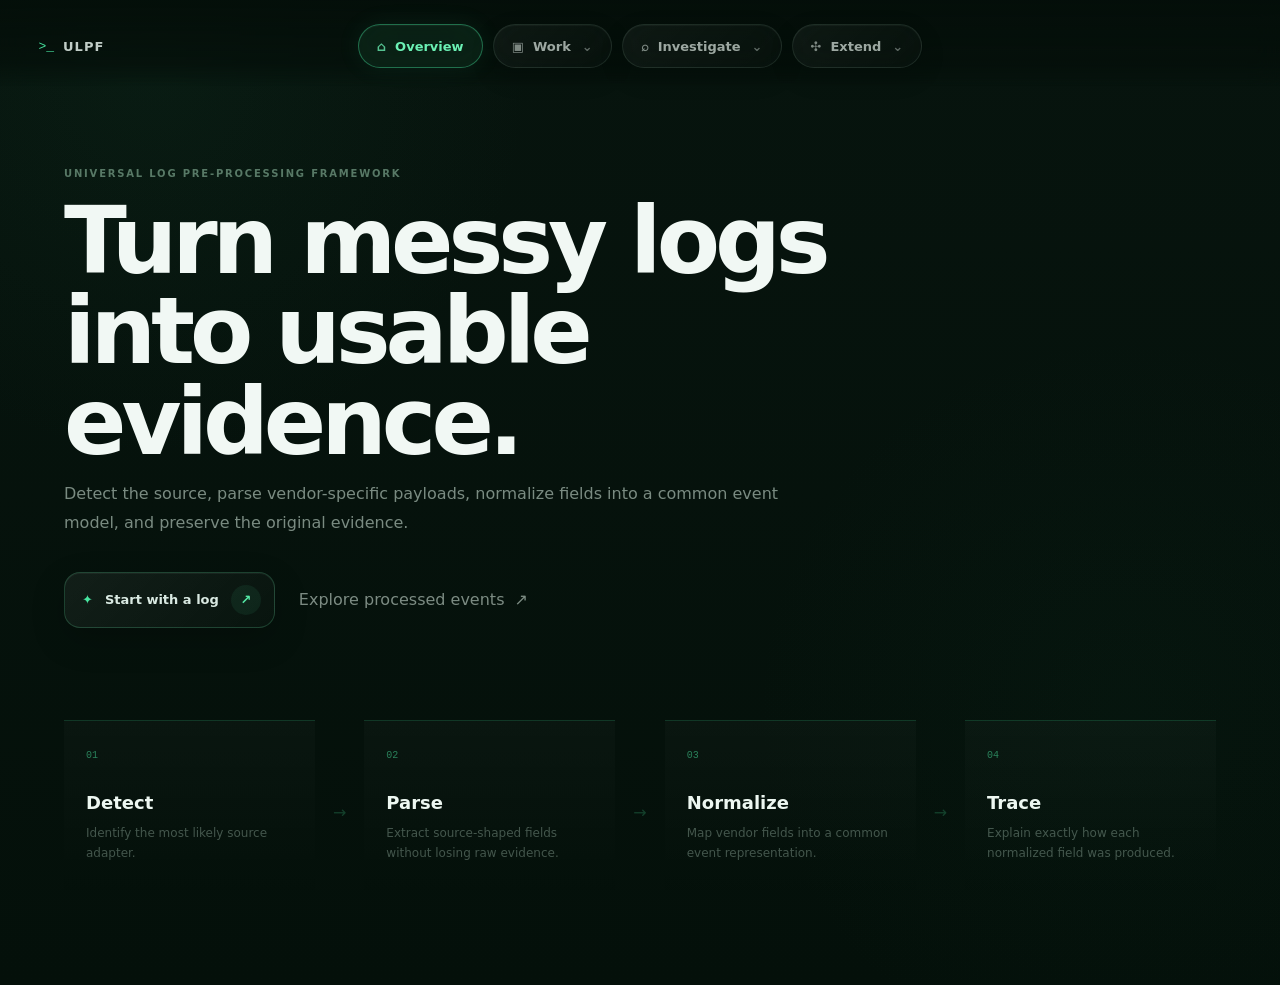
==== commit ee1b2b29: "new desing" ====
--- a/ulpf/static/index.html
+++ b/ulpf/static/index.html
@@ -1,1305 +1,520 @@
-<!doctype html>
+<!DOCTYPE html>
 <html lang="en">
+
 <head>
-  <meta charset="utf-8" />
-  <meta name="viewport" content="width=device-width, initial-scale=1" />
-  <meta name="color-scheme" content="dark" />
-  <meta name="theme-color" content="#07110d" />
-  <title>ULPF</title>
-  <style>
-:root {
-  --bg: #07110d;
-  --bg-deep: #040b08;
-  --panel: #0b1712;
-  --panel-soft: #0e1d17;
-  --panel-raised: #11231b;
-  --line: #173127;
-  --line-soft: rgba(143, 181, 163, .13);
-  --text: #e8f0ec;
-  --muted: #91a79d;
-  --quiet: #63786f;
-  --accent: #45f2a2;
-  --accent-soft: rgba(69, 242, 162, .11);
-  --accent-line: rgba(69, 242, 162, .46);
-  --warn: #f2c879;
-  --danger: #ff8e91;
-  --sidebar: 252px;
-  --mono: "SFMono-Regular", Consolas, "Liberation Mono", Menlo, monospace;
-  --sans: Inter, ui-sans-serif, -apple-system, BlinkMacSystemFont, "Segoe UI", sans-serif;
-}
-
-* { box-sizing: border-box; }
-html { background: var(--bg-deep); }
-body {
-  margin: 0;
-  min-width: 320px;
-  min-height: 100vh;
-  background:
-    radial-gradient(circle at 85% 12%, rgba(32, 83, 61, .12), transparent 28rem),
-    var(--bg);
-  color: var(--text);
-  font-family: var(--sans);
-  font-size: 14px;
-  line-height: 1.5;
-  -webkit-font-smoothing: antialiased;
-}
-button, input, textarea, select { font: inherit; }
-button { color: inherit; }
-::selection { background: rgba(69, 242, 162, .2); color: #fff; }
-
-.app-shell {
-  min-height: 100vh;
-  display: grid;
-  grid-template-columns: var(--sidebar) minmax(0, 1fr);
-}
-.sidebar {
-  position: sticky;
-  top: 0;
-  align-self: start;
-  height: 100vh;
-  width: 100%;
-  padding: 26px 18px 22px;
-  background: rgba(4, 12, 8, .94);
-  border-right: 1px solid rgba(127, 179, 154, .12);
-  display: flex;
-  flex-direction: column;
-  z-index: 20;
-  backdrop-filter: blur(16px);
-}
-.brand { display: flex; align-items: center; gap: 13px; padding: 2px 5px 0; }
-.brand-mark {
-  width: 46px; height: 46px; flex: 0 0 46px;
-  border: 1px solid rgba(69, 242, 162, .72);
-  border-radius: 15px 9px 15px 9px;
-  background: rgba(69, 242, 162, .03);
-  display: grid; place-items: center;
-  box-shadow: inset 0 0 0 1px rgba(255,255,255,.015);
-}
-.brand-mark svg { width: 34px; height: 34px; fill: none; stroke: #9ab1a6; stroke-width: 1.55; stroke-linecap: round; }
-.brand-mark .brand-mark-accent { stroke: var(--accent); stroke-width: 2; }
-.brand-word { font-size: 17px; font-weight: 760; letter-spacing: .11em; line-height: 1.1; }
-.brand-sub { margin-top: 6px; color: var(--quiet); font-size: 11px; line-height: 1.25; max-width: 130px; }
-
-.nav { margin-top: 47px; display: flex; flex-direction: column; gap: 5px; }
-.nav-group { margin-top: 24px; }
-.nav-group--last { margin-top: 30px; }
-.nav-label { padding: 0 12px 9px 28px; color: #52665d; font-size: 9px; letter-spacing: .18em; text-transform: uppercase; font-weight: 760; }
-.nav-item {
-  width: 100%; min-height: 39px;
-  border: 0; background: transparent; color: #94a89f;
-  display: flex; align-items: center; gap: 12px;
-  padding: 8px 12px 8px 11px;
-  border-radius: 7px 14px 14px 7px;
-  text-align: left; cursor: pointer;
-  transition: color .16s ease, background-color .16s ease, transform .16s ease;
-}
-.nav-item:hover { color: #d9e6e0; background: rgba(255,255,255,.022); transform: translateX(1px); }
-.nav-dot { width: 5px; height: 5px; border-radius: 99px; background: #31463d; flex: 0 0 auto; transition: .16s ease; }
-.nav-item.is-active { color: #edf6f2; background: linear-gradient(90deg, rgba(69,242,162,.09), rgba(69,242,162,.025)); }
-.nav-item.is-active .nav-dot { width: 14px; border-radius: 3px; background: var(--accent); box-shadow: 0 0 14px rgba(69,242,162,.26); }
-.nav-item--onboarding { min-height: 51px; align-items: flex-start; padding-top: 12px; }
-.nav-item--onboarding .nav-dot { margin-top: 7px; }
-.sidebar-signature { margin-top: auto; padding: 0 9px 2px; display: flex; gap: 5px; align-items: end; opacity: .4; }
-.sidebar-signature span { display:block; width: 14px; height: 1px; background: #6d8b7d; }
-.sidebar-signature span:nth-child(2) { width: 29px; }
-.sidebar-signature span:nth-child(3) { width: 8px; background: var(--accent); }
-
-.workspace {
-  min-width: 0;
-  min-height: 100vh;
-  margin-left: 0;
-  padding: 54px clamp(34px, 5vw, 78px) 72px;
-  overflow-x: hidden;
-}
-.mobile-bar { display: none; }
-.view { display: none; animation: viewIn .22s ease both; }
-.view.is-visible { display: block; }
-@keyframes viewIn { from { opacity: 0; transform: translateY(4px); } to { opacity: 1; transform: translateY(0); } }
-
-.connection-error {
-  position: fixed; right: 28px; top: 24px; z-index: 60;
-  width: min(420px, calc(100vw - 36px));
-  padding: 13px 42px 13px 15px;
-  background: #1f1714; border: 1px solid rgba(255,142,145,.28); border-radius: 11px;
-  color: #f5ddda; box-shadow: 0 18px 45px rgba(0,0,0,.28);
-}
-.connection-error strong { display: block; font-size: 13px; }
-.connection-error span { display: block; margin-top: 2px; color: #bda8a4; font-size: 12px; }
-.connection-error button { position: absolute; right: 10px; top: 8px; border:0; background:transparent; color:#bda8a4; font-size:22px; cursor:pointer; }
-
-.page-head { max-width: 820px; margin-bottom: 42px; }
-.page-head--split { max-width: none; display: flex; justify-content: space-between; align-items: flex-end; gap: 28px; }
-.eyebrow { color: #739185; text-transform: uppercase; letter-spacing: .16em; font-size: 9px; font-weight: 760; margin-bottom: 11px; }
-h1 { margin: 0; font-size: clamp(32px, 4.2vw, 54px); letter-spacing: -.045em; line-height: .98; font-weight: 690; }
-.page-intro { margin: 17px 0 0; color: var(--muted); font-size: 15px; line-height: 1.65; max-width: 650px; }
-.kicker { color: #688077; text-transform: uppercase; letter-spacing: .13em; font-size: 9px; font-weight: 750; }
-h2 { margin: 5px 0 0; font-size: 18px; letter-spacing: -.025em; font-weight: 640; }
-
-.text-action, .inline-link {
-  appearance: none; border: 0; background: transparent; padding: 0;
-  color: #9db2a8; cursor: pointer; font-size: 12px; white-space: nowrap;
-}
-.text-action:hover, .inline-link:hover { color: var(--accent); }
-.text-action span { color: var(--accent); margin-left: 4px; }
-.inline-link { margin-top: 14px; color: #729287; }
-
-.overview-grid {
-  display: grid;
-  grid-template-columns: minmax(250px, 1.15fr) minmax(180px, .7fr) minmax(160px, .62fr);
-  grid-template-areas:
-    "hero parsed unknown"
-    "hero plugins unknown"
-    "vendors vendors actions"
-    "vendors vendors measure";
-  gap: 13px 15px;
-  align-items: stretch;
-}
-.metric-card, .panel { border: 1px solid var(--line-soft); background: rgba(10, 23, 17, .72); }
-.metric-card { position: relative; overflow: hidden; padding: 21px; }
-.metric-card--hero { grid-area: hero; min-height: 260px; border-radius: 18px 7px 18px 7px; padding: 29px; background: rgba(11, 28, 20, .8); }
-.metric-card--compact { grid-area: parsed; border-radius: 10px 16px 8px 12px; min-height: 121px; }
-.metric-card--quiet { grid-area: unknown; border-radius: 16px 7px 16px 7px; }
-.metric-card--sliver { grid-area: plugins; border-radius: 8px 13px 13px 8px; padding: 16px 21px; }
-.metric-label { color: #83998e; font-size: 11px; letter-spacing: .015em; }
-.metric-value { margin-top: 35px; font-size: clamp(58px, 7vw, 92px); letter-spacing: -.07em; line-height: .9; font-weight: 610; font-variant-numeric: tabular-nums; }
-.metric-value--mid { margin-top: 15px; font-size: 39px; }
-.metric-value--small { margin-top: 8px; font-size: 30px; }
-.metric-foot { position: absolute; left: 29px; bottom: 25px; color: #657c71; font-size: 11px; }
-.metric-card--compact .metric-foot { position: static; margin-top: 7px; }
-.signal-line { position: absolute; right: 24px; bottom: 26px; display: flex; align-items: end; gap: 4px; height: 30px; opacity: .42; }
-.signal-line i { width: 2px; background: var(--accent); border-radius: 2px; }
-.signal-line i:nth-child(1){height:8px}.signal-line i:nth-child(2){height:15px}.signal-line i:nth-child(3){height:12px}.signal-line i:nth-child(4){height:25px}.signal-line i:nth-child(5){height:19px}.signal-line i:nth-child(6){height:28px}.signal-line i:nth-child(7){height:21px}
-.panel { padding: 25px; border-radius: 13px; }
-.panel--vendors { grid-area: vendors; min-height: 260px; }
-.panel--actions { grid-area: actions; border-radius: 8px 18px 8px 14px; }
-.panel--measurement { grid-area: measure; border-radius: 16px 8px 12px 8px; display:flex; gap: 18px; align-items:end; justify-content:space-between; }
-.panel-head { display: flex; justify-content: space-between; align-items: flex-start; gap: 18px; margin-bottom: 23px; }
-.panel-note { color: #536a60; font-size: 10px; }
-.distribution { display: grid; gap: 12px; }
-.dist-row { display: grid; grid-template-columns: minmax(82px, .65fr) 2fr auto; align-items: center; gap: 13px; }
-.dist-name { overflow: hidden; white-space: nowrap; text-overflow: ellipsis; color: #b7c7bf; font-size: 12px; }
-.dist-track { height: 5px; background: rgba(255,255,255,.035); overflow: hidden; border-radius: 8px; }
-.dist-fill { height: 100%; background: linear-gradient(90deg, rgba(69,242,162,.25), rgba(69,242,162,.78)); border-radius: 8px; }
-.dist-value { color: #678076; font: 11px var(--mono); }
-.measurement-copy { min-width: 118px; }
-.measurement-value { margin-top: 10px; font-size: 31px; letter-spacing: -.05em; font-weight: 610; }
-.measurement-unit { margin-top: -2px; color: #627a70; font: 9px var(--mono); text-transform: uppercase; letter-spacing: .08em; }
-.panel--measurement p { max-width: 160px; margin:0; color:#61766d; font-size:10px; line-height:1.5; }
-
-.button {
-  border: 1px solid rgba(152, 190, 171, .18); background: #12231b; color: #d8e6df;
-  min-height: 40px; border-radius: 9px 13px 9px 13px; padding: 9px 16px; cursor: pointer;
-  display: inline-flex; align-items: center; justify-content: center; gap: 14px; font-weight: 590; font-size: 12px;
-  transition: transform .15s ease, border-color .15s ease, background-color .15s ease, color .15s ease;
-}
-.button:hover { transform: translateY(-1px); border-color: rgba(152,190,171,.35); }
-.button:active { transform: translateY(0); }
-.button--primary { background: var(--accent); border-color: var(--accent); color: #052016; font-weight: 700; }
-.button--primary:hover { background: #5af4ad; border-color: #5af4ad; }
-.button--ghost { background: transparent; }
-.button--quiet { background: transparent; border-color: transparent; color: #789085; }
-.button--small { min-height: 34px; padding: 7px 12px; border-radius: 8px 11px 8px 11px; }
-.button--wide { min-width: 184px; justify-content: space-between; padding-inline: 18px; }
-.button:disabled { opacity: .45; cursor: wait; transform: none; }
-
-.ingest-layout { display: grid; grid-template-columns: minmax(0, 820px) minmax(180px, 240px); gap: clamp(35px, 7vw, 90px); align-items: start; }
-.mode-switch { display: flex; gap: 22px; border-bottom: 1px solid var(--line-soft); margin-bottom: 28px; }
-.mode-link { border: 0; background: transparent; color: #6f857b; padding: 0 0 12px; position: relative; cursor: pointer; font-size: 12px; }
-.mode-link::after { content:""; position:absolute; left:0; right:100%; bottom:-1px; height:1px; background: var(--accent); transition:right .18s ease; }
-.mode-link.is-active { color: #dce8e2; }
-.mode-link.is-active::after { right:0; }
-.ingest-pane { display: none; }
-.ingest-pane.is-visible { display: block; }
-.field-label, .filter-bench label > span, .identity-row label > span { display: block; margin-bottom: 8px; color: #6f877c; font-size: 10px; text-transform: uppercase; letter-spacing: .09em; }
-.code-input {
-  width: 100%; min-height: 145px; resize: vertical; border: 1px solid rgba(139,179,160,.17); outline:0;
-  border-radius: 8px 18px 10px 12px; background: #06100c; color: #c7d8d0; padding: 17px;
-  font: 12px/1.65 var(--mono); caret-color: var(--accent); box-shadow: inset 0 1px 0 rgba(255,255,255,.015);
-}
-.code-input--large { min-height: 310px; }
-.code-input:focus, .filter-bench input:focus, .filter-bench select:focus, .identity-row input:focus, .event-open-control input:focus { border-color: rgba(69,242,162,.45); }
-.code-input::placeholder, input::placeholder { color: #3e554a; }
-.action-row { margin-top: 15px; display:flex; align-items:center; gap: 10px; flex-wrap:wrap; }
-.action-row--offset { justify-content:flex-start; padding-left: 12px; }
-.action-row--spread { justify-content: space-between; }
-.ingest-aside { padding-top: 57px; color:#758b80; }
-.aside-rule { width: 42px; height: 1px; background: var(--accent); opacity:.65; margin-bottom: 18px; }
-.ingest-aside p { margin: 11px 0 25px; line-height:1.7; font-size:12px; }
-.raw-path { display:grid; grid-template-columns:auto 1fr; align-items:center; gap:7px 10px; color:#4d675c; font:9px var(--mono); text-transform:uppercase; letter-spacing:.08em; }
-.raw-path i { height:1px; background:rgba(69,242,162,.18); }
-.file-drop { min-height: 280px; border:1px dashed rgba(131,178,156,.2); border-radius:18px 7px 18px 7px; background:rgba(8,20,14,.48); display:flex; flex-direction:column; align-items:flex-start; justify-content:center; padding:45px; cursor:pointer; }
-.file-drop:hover { border-color:rgba(69,242,162,.4); }
-.file-drop input { display:none; }
-.file-drop-mark { color:var(--accent); font-size:29px; margin-bottom:18px; }
-.file-drop strong { font-size:17px; font-weight:610; }
-.file-drop span:last-child { margin-top:8px; color:#60786d; font-size:11px; }
-.check-line { color:#6e877b; font-size:11px; display:flex; align-items:center; gap:8px; margin-right:auto; }
-.check-line input { accent-color:var(--accent); }
-.result-drawer { margin-top: 42px; border-top:1px solid rgba(69,242,162,.26); padding-top:18px; max-width: 980px; }
-.result-drawer-head { display:flex; justify-content:space-between; align-items:center; gap:20px; margin-bottom:14px; }
-.result-drawer-head > div { display:flex; align-items:center; gap:9px; }
-.result-pulse { width:6px; height:6px; border-radius:50%; background:var(--accent); box-shadow:0 0 12px rgba(69,242,162,.5); }
-.result-drawer pre, .workbench-step--preview pre { max-height:420px; overflow:auto; background:#050d09; border:1px solid var(--line-soft); padding:16px; border-radius:9px; color:#a9c0b5; font:11px/1.6 var(--mono); white-space:pre-wrap; }
-
-.filter-bench { display:grid; grid-template-columns:minmax(240px,2fr) minmax(120px,.65fr) minmax(120px,.75fr) minmax(110px,.6fr) auto; gap:10px; align-items:end; margin-bottom:20px; }
-.filter-bench label { min-width:0; }
-.filter-bench input, .filter-bench select, .identity-row input, .event-open-control input {
-  width:100%; min-height:38px; border:1px solid rgba(139,179,160,.15); background:#08130e; color:#c6d6ce; outline:0; border-radius:8px; padding:8px 10px; font-size:12px;
-}
-.filter-bench select { color-scheme:dark; }
-.filter-actions { display:flex; align-items:center; gap:11px; padding-bottom:2px; }
-.table-shell { border-top:1px solid var(--line-soft); }
-.table-meta { min-height:50px; display:flex; align-items:center; justify-content:space-between; color:#63796f; font-size:10px; }
-.table-scroll { overflow:auto; }
-.event-table { width:100%; min-width:840px; border-collapse:collapse; table-layout:fixed; }
-.event-table th { color:#52695e; text-align:left; font-size:9px; text-transform:uppercase; letter-spacing:.1em; font-weight:740; padding:9px 10px 12px; border-bottom:1px solid var(--line-soft); }
-.event-table td { padding:14px 10px; border-bottom:1px solid rgba(143,181,163,.075); color:#a6bbb1; font-size:11px; white-space:nowrap; overflow:hidden; text-overflow:ellipsis; }
-.event-table tbody tr { cursor:pointer; transition:background .13s ease; }
-.event-table tbody tr:hover { background:rgba(69,242,162,.035); }
-.event-table td:first-child { font:10px var(--mono); color:#667e73; }
-.vendor-main { display:block; color:#c4d3cc; }
-.vendor-sub { display:block; color:#5c7168; margin-top:2px; font-size:9px; }
-.action-chip { display:inline-flex; align-items:center; min-width:48px; justify-content:center; padding:3px 7px; border-radius:4px 8px 4px 8px; font:9px var(--mono); letter-spacing:.04em; border:1px solid rgba(255,255,255,.08); }
-.action-chip--allow { color:#8fe5ba; border-color:rgba(69,242,162,.18); background:rgba(69,242,162,.04); }
-.action-chip--deny { color:#f1a7a1; border-color:rgba(255,142,145,.18); background:rgba(255,142,145,.04); }
-.empty-state, .inspector-empty { padding:80px 20px; text-align:center; color:#6f857b; }
-.empty-state { border-bottom:1px solid var(--line-soft); }
-.empty-state strong, .inspector-empty strong { display:block; color:#b4c6bd; margin-top:10px; font-size:14px; }
-.empty-state span:last-child { display:block; margin-top:5px; font-size:11px; }
-.empty-glyph { font-size:30px; color:#456255; }
-
-.inspector-head { align-items:flex-end; }
-.event-open-control { display:flex; align-items:center; gap:7px; width:min(330px,100%); }
-.event-open-control input { font-family:var(--mono); }
-.inspector-empty { padding-top:100px; }
-.inspector-empty p { max-width:430px; margin:8px auto 15px; color:#60766c; font-size:12px; }
-.trace-sketch { width:92px; margin:0 auto 22px; display:flex; flex-direction:column; gap:7px; align-items:center; }
-.trace-sketch span { height:1px; background:#466055; display:block; }
-.trace-sketch span:nth-child(1){width:58px}.trace-sketch span:nth-child(2){width:92px;background:rgba(69,242,162,.65)}.trace-sketch span:nth-child(3){width:38px}
-.inspection-meta { display:flex; flex-wrap:wrap; gap:8px 18px; margin-bottom:16px; color:#5e756a; font:9px/1.5 var(--mono); }
-.inspection-meta b { color:#99afa4; font-weight:500; }
-.transform-grid { display:grid; grid-template-columns:minmax(170px,.85fr) 20px minmax(210px,1fr) 20px minmax(280px,1.35fr); gap:8px; align-items:stretch; }
-.transform-card { min-width:0; border:1px solid var(--line-soft); background:rgba(8,19,14,.65); overflow:hidden; }
-.transform-card--raw { border-radius:16px 6px 10px 7px; }
-.transform-card--parsed { border-radius:7px 14px 7px 10px; }
-.transform-card--normalized { border-color:rgba(69,242,162,.18); border-radius:8px 18px 8px 14px; background:rgba(10,27,19,.72); }
-.transform-card header { display:flex; align-items:baseline; justify-content:space-between; gap:10px; padding:13px 15px; border-bottom:1px solid var(--line-soft); }
-.transform-card header span { text-transform:uppercase; letter-spacing:.12em; font-size:9px; font-weight:760; color:#82998e; }
-.transform-card--normalized header span { color:#8ee5b8; }
-.transform-card header small { color:#465e53; font-size:8px; }
-.transform-card pre { margin:0; min-height:360px; max-height:560px; overflow:auto; padding:15px; color:#9eb4a9; font:10px/1.6 var(--mono); white-space:pre-wrap; word-break:break-word; }
-.transform-card--raw pre { color:#839b90; }
-.transform-arrow { display:grid; place-items:center; color:#355246; font-size:16px; }
-.trace-panel { margin-top:18px; padding:22px 0 0; border-top:1px solid var(--line-soft); }
-.trace-list { display:grid; grid-template-columns:repeat(2,minmax(0,1fr)); gap:7px 16px; }
-.trace-row { display:grid; grid-template-columns:minmax(130px,.8fr) 16px minmax(160px,1.2fr); align-items:center; gap:8px; padding:10px 12px; background:rgba(255,255,255,.013); border-radius:6px; font:9px var(--mono); }
-.trace-row .trace-from { color:#698278; overflow:hidden; text-overflow:ellipsis; white-space:nowrap; }
-.trace-row .trace-to { color:#afc4b9; overflow:hidden; text-overflow:ellipsis; white-space:nowrap; }
-.trace-row .trace-arrow { color:var(--accent); text-align:center; }
-
-.registry-count { color:#637a70; font:10px var(--mono); padding-bottom:5px; }
-.registry-grid { display:grid; grid-template-columns:repeat(12,1fr); gap:12px; }
-.plugin-card { grid-column:span 4; min-height:195px; padding:20px; border:1px solid var(--line-soft); background:rgba(8,20,14,.64); border-radius:9px 16px 9px 12px; position:relative; }
-.plugin-card:nth-child(5n+1) { grid-column:span 5; }
-.plugin-card:nth-child(5n+2) { grid-column:span 3; }
-.plugin-card-head { display:flex; justify-content:space-between; gap:14px; align-items:flex-start; }
-.plugin-card h3 { margin:0; font-size:17px; letter-spacing:-.025em; font-weight:630; }
-.plugin-vendor { margin-top:4px; color:#617a6e; font-size:10px; }
-.plugin-format { display:inline-flex; margin-top:18px; padding:3px 6px; border:1px solid rgba(146,184,165,.12); border-radius:4px; color:#758e82; font:9px var(--mono); }
-.plugin-meta { margin-top:17px; display:grid; grid-template-columns:repeat(2,minmax(0,1fr)); gap:8px; color:#526b60; font:9px var(--mono); }
-.plugin-meta b { color:#829b8f; font-weight:500; }
-.switch { width:31px; height:18px; border-radius:99px; border:1px solid rgba(150,188,169,.18); background:#0b1712; padding:2px; cursor:pointer; transition:.15s ease; }
-.switch::before { content:""; display:block; width:12px; height:12px; border-radius:50%; background:#526a5f; transition:.15s ease; }
-.switch.is-on { background:rgba(69,242,162,.12); border-color:rgba(69,242,162,.3); }
-.switch.is-on::before { transform:translateX(13px); background:var(--accent); }
-.plugin-detection { margin-top:14px; color:#71887d; font-size:10px; line-height:1.55; }
-
-.onboarding-layout { display:grid; grid-template-columns:minmax(210px,280px) minmax(0,820px); gap:clamp(28px,5vw,70px); align-items:start; }
-.unknown-queue { position:sticky; top:30px; border-right:1px solid var(--line-soft); padding-right:18px; min-height:400px; }
-.queue-head { display:flex; align-items:flex-end; justify-content:space-between; gap:16px; padding-bottom:15px; border-bottom:1px solid var(--line-soft); }
-.queue-head span { color:#5b7468; font:11px var(--mono); }
-.queue-list { display:grid; gap:2px; margin-top:9px; }
-.queue-item { border:0; background:transparent; color:#80978c; text-align:left; padding:10px 9px; cursor:pointer; border-radius:5px 10px 5px 8px; }
-.queue-item:hover, .queue-item.is-active { background:rgba(69,242,162,.045); color:#c0d1c9; }
-.queue-item strong { display:block; font-size:10px; font-weight:570; overflow:hidden; white-space:nowrap; text-overflow:ellipsis; }
-.queue-item span { display:block; margin-top:3px; color:#4d675b; font:8px var(--mono); }
-.queue-empty { padding:20px 8px; color:#50665c; font-size:10px; line-height:1.6; }
-.onboarding-workbench { display:grid; gap:26px; }
-.workbench-step { border-top:1px solid var(--line-soft); padding-top:18px; }
-.workbench-step--payload { border-top:0; padding-top:0; }
-.step-title { display:flex; align-items:flex-start; gap:12px; margin-bottom:15px; }
-.step-mark { width:7px; height:7px; margin-top:7px; border:1px solid rgba(69,242,162,.5); transform:rotate(45deg); flex:0 0 auto; }
-.analysis-output { display:flex; flex-wrap:wrap; gap:7px; }
-.candidate-chip { border:1px solid rgba(139,179,160,.12); background:rgba(255,255,255,.015); border-radius:5px; padding:6px 8px; color:#89a095; font:9px var(--mono); }
-.identity-row { display:grid; grid-template-columns:.7fr .7fr 1.1fr; gap:9px; margin-bottom:17px; }
-.mapping-editor { display:grid; gap:6px; }
-.mapping-row { display:grid; grid-template-columns:minmax(140px,.8fr) 24px minmax(200px,1.2fr); align-items:center; gap:8px; padding:7px 0; border-bottom:1px solid rgba(143,181,163,.06); }
-.mapping-source { color:#82998e; font:10px var(--mono); overflow:hidden; text-overflow:ellipsis; white-space:nowrap; }
-.mapping-row > span { color:#375346; text-align:center; }
-.mapping-row input { min-height:34px; border:1px solid rgba(139,179,160,.12); background:#08130e; color:#abc0b5; outline:0; border-radius:6px; padding:6px 8px; font:10px var(--mono); }
-.mapping-row input:focus { border-color:rgba(69,242,162,.38); }
-.draft-strip { margin-top:10px; padding-top:21px; border-top:1px solid var(--line-soft); }
-.draft-list { display:flex; flex-wrap:wrap; gap:8px; margin-top:14px; }
-.draft-pill { padding:7px 10px; border:1px solid rgba(139,179,160,.11); border-radius:5px 11px 5px 8px; color:#758e82; font:9px var(--mono); }
-
-@media (max-width: 1120px) {
-  .overview-grid { grid-template-columns:1.2fr .8fr; grid-template-areas:"hero parsed" "hero unknown" "plugins unknown" "vendors vendors" "actions measure"; }
-  .filter-bench { grid-template-columns:1fr 1fr 1fr; }
-  .filter-search { grid-column:span 2; }
-  .plugin-card, .plugin-card:nth-child(5n+1), .plugin-card:nth-child(5n+2) { grid-column:span 6; }
-  .transform-grid { grid-template-columns:1fr; }
-  .transform-arrow { height:18px; transform:rotate(90deg); }
-  .trace-list { grid-template-columns:1fr; }
-}
-
-@media (max-width: 820px) {
-  :root { --sidebar: 0px; }
-  .app-shell { display: block; }
-  .sidebar {
-    position: fixed;
-    inset: 0 auto 0 0;
-    width:252px;
-    height:100vh;
-    transform:translateX(-105%);
-    transition:transform .2s ease;
-    box-shadow:20px 0 50px rgba(0,0,0,.34);
-  }
-  .sidebar.is-open { transform:translateX(0); }
-  .workspace { margin-left:0; padding:88px 20px 52px; }
-  .mobile-bar { position:fixed; z-index:18; inset:0 0 auto 0; height:58px; background:rgba(4,12,8,.9); border-bottom:1px solid rgba(127,179,154,.1); display:flex; align-items:center; gap:12px; padding:0 16px; backdrop-filter:blur(15px); }
-  .icon-button { border:0; background:transparent; color:#8da398; font-size:17px; cursor:pointer; padding:5px; }
-  .mobile-wordmark { letter-spacing:.12em; font-weight:740; font-size:13px; }
-  .page-head--split { align-items:flex-start; flex-direction:column; }
-  .overview-grid { grid-template-columns:1fr 1fr; grid-template-areas:"hero hero" "parsed unknown" "plugins unknown" "vendors vendors" "actions actions" "measure measure"; }
-  .ingest-layout, .onboarding-layout { grid-template-columns:1fr; }
-  .ingest-aside { display:none; }
-  .unknown-queue { position:static; border-right:0; border-bottom:1px solid var(--line-soft); padding:0 0 20px; min-height:0; }
-  .queue-list { grid-template-columns:repeat(2,minmax(0,1fr)); }
-  .filter-bench { grid-template-columns:1fr 1fr; }
-  .filter-search { grid-column:span 2; }
-  .plugin-card, .plugin-card:nth-child(5n+1), .plugin-card:nth-child(5n+2) { grid-column:span 12; }
-}
-
-@media (max-width: 540px) {
-  .workspace { padding-inline:14px; }
-  .overview-grid { grid-template-columns:1fr; grid-template-areas:"hero" "parsed" "unknown" "plugins" "vendors" "actions" "measure"; }
-  .metric-card--hero { min-height:230px; }
-  .filter-bench, .identity-row { grid-template-columns:1fr; }
-  .filter-search { grid-column:auto; }
-  .filter-actions { justify-content:flex-start; }
-  .queue-list { grid-template-columns:1fr; }
-  .mapping-row { grid-template-columns:1fr; }
-  .mapping-row > span { text-align:left; transform:rotate(90deg); width:12px; }
-  .action-row--spread { align-items:stretch; flex-direction:column; }
-  .action-row--spread .button { width:100%; }
-  .page-head { margin-bottom:32px; }
-  h1 { font-size:38px; }
-}
-
-@media (prefers-reduced-motion: reduce) {
-  *, *::before, *::after { scroll-behavior:auto !important; transition:none !important; animation:none !important; }
-}
-
-/* v3 layout guards */
-.workspace > .view { min-width: 0; }
-.page-head, .overview-grid, .ingest-layout, .table-shell,
-.transform-grid, .registry-grid, .onboarding-layout { min-width: 0; }
-pre, code, textarea, input, select { max-width: 100%; }
-
-  </style>
+  <meta charset="UTF-8" />
+  <meta name="viewport" content="width=device-width, initial-scale=1.0" />
+  <meta name="theme-color" content="#06110c" />
+  <title>ULPF — Universal Log Pre-processing Framework</title>
+
+  <link rel="stylesheet" href="./styles.css" />
 </head>
-<body data-ui-build="human-v3-singlefile-20260830">
-  <!-- ULPF UI BUILD: human-v3-singlefile-20260830 -->
-  <div class="app-shell">
-    <aside class="sidebar" id="sidebar">
-      <div class="brand" aria-label="ULPF">
-        <div class="brand-mark" aria-hidden="true">
-          <svg viewBox="0 0 46 46" role="img">
-            <path d="M7 12h8c5 0 7 3 8 8" />
-            <path d="M7 23h9c4 0 6 0 8 0" />
-            <path d="M7 34h8c5 0 7-3 8-8" />
-            <path class="brand-mark-accent" d="M24 23h15" />
-          </svg>
-        </div>
-        <div class="brand-copy">
-          <div class="brand-word">ULPF</div>
-          <div class="brand-sub">Universal Log Pre-processing</div>
-        </div>
-      </div>
-
-      <nav class="nav" aria-label="Primary navigation">
-        <button class="nav-item is-active" data-view="overview" type="button">
-          <span class="nav-dot"></span><span>Overview</span>
-        </button>
-
-        <div class="nav-group">
-          <div class="nav-label">Work</div>
-          <button class="nav-item" data-view="ingestion" type="button">
-            <span class="nav-dot"></span><span>Ingestion</span>
-          </button>
-        </div>
-
-        <div class="nav-group">
-          <div class="nav-label">Investigate</div>
-          <button class="nav-item" data-view="explorer" type="button">
-            <span class="nav-dot"></span><span>Event Explorer</span>
-          </button>
-          <button class="nav-item" data-view="inspector" type="button">
-            <span class="nav-dot"></span><span>Event Inspector</span>
-          </button>
-        </div>
-
-        <div class="nav-group nav-group--last">
-          <div class="nav-label">Extend</div>
-          <button class="nav-item" data-view="registry" type="button">
-            <span class="nav-dot"></span><span>Parser Registry</span>
-          </button>
-          <button class="nav-item nav-item--onboarding" data-view="onboarding" type="button">
-            <span class="nav-dot"></span><span>Unknown / Onboarding</span>
-          </button>
-        </div>
-      </nav>
-
-      <div class="sidebar-signature" aria-hidden="true">
-        <span></span><span></span><span></span>
-      </div>
-    </aside>
-
-    <main class="workspace">
-      <header class="mobile-bar">
-        <button class="icon-button" id="menuButton" type="button" aria-label="Open navigation">☰</button>
-        <div class="mobile-wordmark">ULPF</div>
-      </header>
-
-      <div class="connection-error" id="connectionError" hidden>
-        <strong>Couldn’t reach the API.</strong>
-        <span>The interface is still here; the backend did not answer this request.</span>
-        <button type="button" id="dismissConnectionError" aria-label="Dismiss">×</button>
-      </div>
-
-      <section class="view is-visible" id="view-overview" data-page="overview">
-        <header class="page-head page-head--split">
+
+<body>
+  <div class="ambient ambient-one"></div>
+  <div class="ambient ambient-two"></div>
+
+  <!-- =========================================================
+       TOP NAVIGATION
+  ========================================================== -->
+  <header class="app-header">
+    <button class="brand-mini" type="button" data-screen="overview" aria-label="Open overview">
+      <span class="brand-symbol">&gt;_</span>
+      <strong>ULPF</strong>
+    </button>
+
+    <nav class="bubble-nav" aria-label="Main navigation">
+
+      <button class="nav-bubble active" type="button" data-screen="overview" data-nav-root="overview">
+        <span class="nav-icon">⌂</span>
+        Overview
+      </button>
+
+      <div class="nav-dropdown">
+        <button class="nav-bubble nav-parent" type="button" data-nav-root="work" aria-expanded="false">
+          <span class="nav-icon">▣</span>
+          Work
+          <span class="chevron">⌄</span>
+        </button>
+
+        <div class="nav-popover">
+          <button class="popover-item" type="button" data-screen="ingestion">
+            <span class="popover-icon">↓</span>
+            <span>
+              <strong>Ingestion</strong>
+              <small>Bring logs into ULPF</small>
+            </span>
+          </button>
+        </div>
+      </div>
+
+      <div class="nav-dropdown">
+        <button class="nav-bubble nav-parent" type="button" data-nav-root="investigate" aria-expanded="false">
+          <span class="nav-icon">⌕</span>
+          Investigate
+          <span class="chevron">⌄</span>
+        </button>
+
+        <div class="nav-popover">
+          <button class="popover-item" type="button" data-screen="explorer">
+            <span class="popover-icon">⌕</span>
+            <span>
+              <strong>Event Explorer</strong>
+              <small>Search processed events</small>
+            </span>
+          </button>
+
+          <button class="popover-item" type="button" data-screen="inspector">
+            <span class="popover-icon">◎</span>
+            <span>
+              <strong>Event Inspector</strong>
+              <small>Trace one event end-to-end</small>
+            </span>
+          </button>
+        </div>
+      </div>
+
+      <div class="nav-dropdown">
+        <button class="nav-bubble nav-parent" type="button" data-nav-root="extend" aria-expanded="false">
+          <span class="nav-icon">✣</span>
+          Extend
+          <span class="chevron">⌄</span>
+        </button>
+
+        <div class="nav-popover nav-popover-wide">
+          <button class="popover-item" type="button" data-screen="registry">
+            <span class="popover-icon">◫</span>
+            <span>
+              <strong>Parser Registry</strong>
+              <small>Installed source adapters</small>
+            </span>
+          </button>
+
+          <button class="popover-item" type="button" data-screen="onboarding">
+            <span class="popover-icon">?</span>
+            <span>
+              <strong>Unknown / Onboarding</strong>
+              <small>Teach ULPF a new source</small>
+            </span>
+          </button>
+
+          <button class="popover-item" type="button" data-screen="normalization">
+            <span class="popover-icon">⇄</span>
+            <span>
+              <strong>Normalization Studio</strong>
+              <small>Source fields → common schema</small>
+            </span>
+          </button>
+        </div>
+      </div>
+
+    </nav>
+
+    <div class="header-spacer" aria-hidden="true"></div>
+  </header>
+
+
+  <main class="main">
+
+    <!-- =======================================================
+         OVERVIEW
+    ======================================================== -->
+    <section class="screen active" id="screen-overview">
+      <div class="overview-hero">
+        <p class="eyebrow">UNIVERSAL LOG PRE-PROCESSING FRAMEWORK</p>
+        <h1>Turn messy logs into usable evidence.</h1>
+        <p class="hero-copy">
+          Detect the source, parse vendor-specific payloads, normalize fields
+          into a common event model, and preserve the original evidence.
+        </p>
+
+        <div class="hero-actions">
+          <button class="glass-process-btn compact" type="button" data-screen="ingestion">
+            <span class="glass-spark">✦</span>
+            <span>Start with a log</span>
+            <span class="glass-arrow">↗</span>
+          </button>
+
+          <button class="quiet-action" type="button" data-screen="explorer">
+            Explore processed events
+            <span>↗</span>
+          </button>
+        </div>
+      </div>
+
+      <div class="overview-flow" aria-label="ULPF processing pipeline">
+        <article>
+          <span>01</span>
+          <strong>Detect</strong>
+          <p>Identify the most likely source adapter.</p>
+        </article>
+        <i>→</i>
+        <article>
+          <span>02</span>
+          <strong>Parse</strong>
+          <p>Extract source-shaped fields without losing raw evidence.</p>
+        </article>
+        <i>→</i>
+        <article>
+          <span>03</span>
+          <strong>Normalize</strong>
+          <p>Map vendor fields into a common event representation.</p>
+        </article>
+        <i>→</i>
+        <article>
+          <span>04</span>
+          <strong>Trace</strong>
+          <p>Explain exactly how each normalized field was produced.</p>
+        </article>
+      </div>
+    </section>
+
+
+    <!-- =======================================================
+         INGESTION
+    ======================================================== -->
+    <section class="screen" id="screen-ingestion">
+      <div class="page-intro">
+        <p class="eyebrow">BRING THE MESS IN</p>
+        <h1>Ingestion</h1>
+        <p>
+          Paste one event, throw in a batch, or load a file.
+          The raw payload stays intact before anything else happens.
+        </p>
+      </div>
+
+      <div class="ingestion-tabs" role="tablist" aria-label="Ingestion mode">
+        <button class="ingestion-tab active" type="button" data-ingest-mode="paste">
+          <span>▱</span>
+          Paste event
+        </button>
+
+        <button class="ingestion-tab" type="button" data-ingest-mode="batch">
+          <span>≋</span>
+          Batch
+        </button>
+
+        <button class="ingestion-tab" type="button" data-ingest-mode="file">
+          <span>□</span>
+          Local file
+        </button>
+      </div>
+
+      <div class="ingestion-workspace">
+
+        <div class="ingestion-mode active" data-mode-panel="paste">
+          <label class="field-caption" for="ingest-text">RAW EVENT</label>
+          <textarea id="ingest-text" class="log-input redesigned-log-input" spellcheck="false"
+            placeholder='date=2026-08-26 time=17:00:00 srcip=10.0.0.5 dstip=8.8.8.8 action="accept"'></textarea>
+        </div>
+
+        <div class="ingestion-mode" data-mode-panel="batch">
+          <label class="field-caption" for="batch-text">BATCH INPUT</label>
+          <textarea id="batch-text" class="log-input redesigned-log-input" spellcheck="false"
+            placeholder="One raw event per line..."></textarea>
+        </div>
+
+        <div class="ingestion-mode" data-mode-panel="file">
+          <label for="file-input" class="file-drop">
+            <span class="file-drop-icon">↑</span>
+            <strong>Choose local log file</strong>
+            <small>.log · .txt · .json · .cef</small>
+            <input id="file-input" type="file" accept=".log,.txt,.json,.cef,text/plain,application/json" />
+          </label>
+        </div>
+
+      </div>
+
+      <div class="ingestion-actions">
+        <button id="process-event" class="glass-process-btn" type="button">
+          <span class="glass-spark">✦</span>
+          <span>Process event</span>
+          <span class="glass-arrow">↗</span>
+        </button>
+
+        <div class="sample-action-wrap">
+          <button id="load-unknown-sample" class="sample-orb" type="button" aria-label="Load unknown sample"
+            title="Load unknown sample">
+            ↻
+          </button>
+          <span class="orb-hint">Unknown sample</span>
+        </div>
+      </div>
+
+      <article class="processing-output">
+        <div class="processing-header">
+          <span>LATEST RESULT</span>
+          <span id="batch-summary">No event processed</span>
+        </div>
+
+        <div id="processing-results" class="result-list empty-result">
+          Process an event to see the detected parser and normalized output.
+        </div>
+      </article>
+    </section>
+
+
+    <!-- =======================================================
+         EVENT EXPLORER
+    ======================================================== -->
+    <section class="screen" id="screen-explorer">
+      <div class="page-intro">
+        <p class="eyebrow">FIND THE SIGNAL</p>
+        <h1>Event Explorer</h1>
+        <p>Search recent processed events and open any one of them in Inspector.</p>
+      </div>
+
+      <div class="explorer-toolbar">
+        <label class="search-shell">
+          <span>⌕</span>
+          <input id="event-search" type="search" placeholder="Search event ID, parser, action or source IP..." />
+        </label>
+
+        <button id="refresh-events" class="icon-orb" type="button" title="Refresh events">↻</button>
+      </div>
+
+      <div id="event-list" class="event-list">
+        <div class="event-empty">No events loaded yet.</div>
+      </div>
+    </section>
+
+
+    <!-- =======================================================
+         EVENT INSPECTOR
+    ======================================================== -->
+    <section class="screen" id="screen-inspector">
+      <div class="inspector-intro">
+        <div class="page-intro">
+          <p class="eyebrow">FOLLOW THE EVIDENCE</p>
+          <h1>Event Inspector</h1>
+          <p>
+            Follow one event from exact raw evidence to its normalized universal record.
+          </p>
+        </div>
+
+        <div class="inspect-open-control">
+          <input id="manual-event-id" type="text" placeholder="evt_..." autocomplete="off" />
+          <button id="manual-open-event" class="open-event-orb" type="button" aria-label="Open event"
+            title="Open event">
+            ↗
+          </button>
+        </div>
+      </div>
+
+      <div id="inspector-empty" class="inspector-empty">
+        <div class="journey-mark">
+          <span>RAW</span>
+          <i></i>
+          <span>PARSED</span>
+          <i></i>
+          <span>NORMALIZED</span>
+          <i></i>
+          <span>TRACE</span>
+        </div>
+
+        <h3>Select an event to inspect</h3>
+        <p>
+          Raw payload, parsed attributes, normalized fields and provenance meet here.
+        </p>
+
+        <button id="go-explorer" class="glass-link-button" type="button">
+          Explore events
+          <span>↗</span>
+        </button>
+      </div>
+
+      <div id="inspector-workspace" class="inspector-workspace" hidden>
+        <div class="inspector-event-head">
           <div>
-            <div class="eyebrow">A common language for noisy systems</div>
-            <h1>Overview</h1>
-            <p class="page-intro">Different sources arrive differently. What matters is what survives the translation.</p>
-          </div>
-          <button class="text-action" type="button" data-jump="explorer">Open explorer <span>↗</span></button>
-        </header>
-
-        <div class="overview-grid">
-          <article class="metric-card metric-card--hero">
-            <div class="metric-label">Events in the workspace</div>
-            <div class="metric-value" id="metricTotal">—</div>
-            <div class="metric-foot" id="metricTotalFoot">Waiting for local data</div>
-            <div class="signal-line" aria-hidden="true"><i></i><i></i><i></i><i></i><i></i><i></i><i></i></div>
-          </article>
-
-          <article class="metric-card metric-card--compact">
-            <div class="metric-label">Normalized</div>
-            <div class="metric-value metric-value--mid" id="metricParsed">—</div>
-            <div class="metric-foot">Ready for one query model</div>
-          </article>
-
-          <article class="metric-card metric-card--compact metric-card--quiet">
-            <div class="metric-label">Needs attention</div>
-            <div class="metric-value metric-value--mid" id="metricUnknown">—</div>
-            <button class="inline-link" data-jump="onboarding" type="button">Review unknowns</button>
-          </article>
-
-          <article class="metric-card metric-card--sliver">
-            <div class="metric-label">Parsers available</div>
-            <div class="metric-value metric-value--small" id="metricPlugins">—</div>
-          </article>
-
-          <article class="panel panel--vendors">
-            <div class="panel-head">
-              <div>
-                <div class="kicker">Source mix</div>
-                <h2>Vendors</h2>
-              </div>
-              <span class="panel-note">What actually arrived</span>
+            <p id="inspect-subtitle">parser —</p>
+            <h2 id="inspect-title">Event</h2>
+          </div>
+
+          <div class="event-identifiers">
+            <code id="inspect-event-id">event_id: —</code>
+            <code id="inspect-raw-id">raw_event_id: —</code>
+          </div>
+        </div>
+
+        <div class="inspector-tabs" role="tablist" aria-label="Inspector views">
+          <button class="inspector-tab active" type="button" data-inspector-tab="raw">Raw</button>
+          <button class="inspector-tab" type="button" data-inspector-tab="parsed">Parsed</button>
+          <button class="inspector-tab" type="button" data-inspector-tab="normalized">Normalized</button>
+          <button class="inspector-tab" type="button" data-inspector-tab="provenance">Provenance</button>
+        </div>
+
+        <div class="inspector-content">
+          <div class="inspector-pane active" data-inspector-pane="raw">
+            <div class="code-toolbar">
+              <span>Exact original payload</span>
+              <span id="raw-hash">SHA-256 —</span>
             </div>
-            <div class="distribution" id="vendorDistribution"></div>
-          </article>
-
-          <article class="panel panel--actions">
-            <div class="panel-head">
-              <div>
-                <div class="kicker">Same intent, different syntax</div>
-                <h2>Actions</h2>
-              </div>
+            <pre id="raw-view"></pre>
+          </div>
+
+          <div class="inspector-pane" data-inspector-pane="parsed">
+            <div class="code-toolbar">
+              <span>Source-shaped attributes</span>
+              <span id="parsed-plugin">parser —</span>
             </div>
-            <div class="distribution distribution--actions" id="actionDistribution"></div>
-          </article>
-
-          <article class="panel panel--measurement">
-            <div class="measurement-copy">
-              <div class="kicker">Last local measurement</div>
-              <div class="measurement-value" id="throughputValue">—</div>
-              <div class="measurement-unit">events / sec</div>
+            <pre id="parsed-view"></pre>
+          </div>
+
+          <div class="inspector-pane" data-inspector-pane="normalized">
+            <div class="code-toolbar">
+              <span>Universal Event Schema</span>
+              <span id="validation-status">validation —</span>
             </div>
-            <p id="throughputCaption">A local ingestion measurement appears here when one has been recorded.</p>
-          </article>
-        </div>
-      </section>
-
-      <section class="view" id="view-ingestion" data-page="ingestion">
-        <header class="page-head">
-          <div class="eyebrow">Bring the mess in</div>
-          <h1>Ingestion</h1>
-          <p class="page-intro">Paste one event, throw in a batch, or load a file. The raw payload stays intact before anything else happens.</p>
-        </header>
-
-        <div class="ingest-layout">
-          <div class="ingest-main">
-            <div class="mode-switch" role="tablist" aria-label="Ingestion method">
-              <button class="mode-link is-active" data-ingest-mode="paste" type="button">Paste event</button>
-              <button class="mode-link" data-ingest-mode="batch" type="button">Batch</button>
-              <button class="mode-link" data-ingest-mode="file" type="button">Local file</button>
+            <pre id="normalized-view"></pre>
+          </div>
+
+          <div class="inspector-pane" data-inspector-pane="provenance">
+            <div class="provenance-header">
+              <span>Source field</span>
+              <span>→</span>
+              <span>Universal field</span>
             </div>
 
-            <div class="ingest-pane is-visible" data-ingest-pane="paste">
-              <label class="field-label" for="pastePayload">Raw event</label>
-              <textarea class="code-input code-input--large" id="pastePayload" spellcheck="false" placeholder="Paste a firewall, syslog, CEF, or other raw event…"></textarea>
-              <div class="action-row action-row--offset">
-                <button class="button button--primary button--wide" id="processPaste" type="button">Process event <span>→</span></button>
-                <button class="button button--quiet button--small" id="loadUnknownSamplePaste" type="button">Load unknown sample</button>
-              </div>
+            <div id="trace-body" class="provenance-list"></div>
+
+            <div class="extensions-block">
+              <span>UNMAPPED / PRESERVED</span>
+              <pre id="extensions-view">{}</pre>
             </div>
-
-            <div class="ingest-pane" data-ingest-pane="batch">
-              <label class="field-label" for="batchPayload">One event per line</label>
-              <textarea class="code-input code-input--large" id="batchPayload" spellcheck="false" placeholder="Paste a mixed-vendor batch…"></textarea>
-              <div class="action-row action-row--offset">
-                <button class="button button--primary button--wide" id="processBatch" type="button">Process batch <span>→</span></button>
-                <button class="button button--ghost button--small" id="loadMixedSample" type="button">Load mixed sample</button>
-              </div>
-            </div>
-
-            <div class="ingest-pane" data-ingest-pane="file">
-              <label class="file-drop" for="fileInput">
-                <input id="fileInput" type="file" accept=".log,.txt,.json,.ndjson,.csv,.cef,.xml,text/plain" />
-                <span class="file-drop-mark">↳</span>
-                <strong>Choose a log file</strong>
-                <span id="fileName">Text-based logs work best for this prototype.</span>
-              </label>
-              <div class="action-row">
-                <label class="check-line"><input id="splitLines" type="checkbox" checked /> treat each non-empty line as an event</label>
-                <button class="button button--primary" id="processFile" type="button">Process file</button>
-              </div>
-            </div>
-          </div>
-
-          <aside class="ingest-aside">
-            <div class="aside-rule"></div>
-            <div class="kicker">Why raw first?</div>
-            <p>Because normalization should add structure, not erase evidence.</p>
-            <div class="raw-path" aria-label="raw to normalized path">
-              <span>raw</span><i></i><span>detect</span><i></i><span>parse</span><i></i><span>normalize</span>
-            </div>
-          </aside>
-        </div>
-
-        <div class="result-drawer" id="ingestResult" hidden>
-          <div class="result-drawer-head">
-            <div><span class="result-pulse"></span><strong>Processing result</strong></div>
-            <button class="text-action" id="openResultInExplorer" type="button">See in explorer ↗</button>
-          </div>
-          <pre id="ingestResultCode"></pre>
-        </div>
-      </section>
-
-      <section class="view" id="view-explorer" data-page="explorer">
-        <header class="page-head page-head--split">
-          <div>
-            <div class="eyebrow">One table, regardless of vendor</div>
-            <h1>Event Explorer</h1>
-            <p class="page-intro">Filter on the universal event, then inspect where each value came from.</p>
-          </div>
-          <button class="button button--ghost button--small" id="exportNdjson" type="button">Export .ndjson</button>
-        </header>
-
-        <div class="filter-bench">
-          <label class="filter-search">
-            <span>Search</span>
-            <input id="filterSearch" type="search" placeholder="IP, vendor, action, text…" />
-          </label>
-          <label><span>Action</span><select id="filterAction"><option value="">Any action</option><option value="ALLOW">ALLOW</option><option value="DENY">DENY</option></select></label>
-          <label><span>Vendor</span><input id="filterVendor" placeholder="Any vendor" /></label>
-          <label><span>Protocol</span><input id="filterProtocol" placeholder="TCP / UDP" /></label>
-          <div class="filter-actions">
-            <button class="button button--primary button--small" id="applyFilters" type="button">Apply</button>
-            <button class="text-action" id="clearFilters" type="button">Clear</button>
-          </div>
-        </div>
-
-        <div class="table-shell">
-          <div class="table-meta">
-            <span id="eventCount">— events</span>
-            <span>Click any row to trace it</span>
-          </div>
-          <div class="table-scroll">
-            <table class="event-table">
-              <thead><tr><th>Time</th><th>Vendor / product</th><th>Source</th><th>Destination</th><th>Protocol</th><th>Action</th><th>Category</th></tr></thead>
-              <tbody id="eventRows"></tbody>
-            </table>
-          </div>
-          <div class="empty-state" id="eventEmpty" hidden>
-            <span class="empty-glyph">⌁</span>
-            <strong>No events match this view.</strong>
-            <span>Change the filters or ingest a few logs first.</span>
-          </div>
-        </div>
-      </section>
-
-      <section class="view" id="view-inspector" data-page="inspector">
-        <header class="page-head page-head--split inspector-head">
-          <div>
-            <div class="eyebrow">Follow the evidence</div>
-            <h1>Event Inspector</h1>
-            <p class="page-intro">The useful part is not only the normalized answer. It is being able to explain how we got there.</p>
-          </div>
-          <div class="event-open-control">
-            <input id="inspectEventId" placeholder="event id" />
-            <button class="button button--primary button--small" id="openEventButton" type="button">Open</button>
-          </div>
-        </header>
-
-        <div class="inspector-empty" id="inspectorEmpty">
-          <div class="trace-sketch" aria-hidden="true"><span></span><span></span><span></span></div>
-          <strong>Pick an event from Explorer.</strong>
-          <p>Its raw payload, source-shaped fields, normalized record and provenance will meet here.</p>
-          <button class="text-action" data-jump="explorer" type="button">Go to Event Explorer ↗</button>
-        </div>
-
-        <div id="inspectorContent" hidden>
-          <div class="inspection-meta" id="inspectionMeta"></div>
-          <div class="transform-grid">
-            <article class="transform-card transform-card--raw">
-              <header><span>Raw</span><small>unchanged evidence</small></header>
-              <pre id="rawView"></pre>
-            </article>
-            <div class="transform-arrow" aria-hidden="true">→</div>
-            <article class="transform-card transform-card--parsed">
-              <header><span>Parsed</span><small>source-shaped</small></header>
-              <pre id="parsedView"></pre>
-            </article>
-            <div class="transform-arrow" aria-hidden="true">→</div>
-            <article class="transform-card transform-card--normalized">
-              <header><span>Normalized</span><small>one event language</small></header>
-              <pre id="normalizedView"></pre>
-            </article>
-          </div>
-          <section class="trace-panel">
-            <div class="panel-head">
-              <div><div class="kicker">Field provenance</div><h2>What became what</h2></div>
-            </div>
-            <div class="trace-list" id="traceList"></div>
-          </section>
-        </div>
-      </section>
-
-      <section class="view" id="view-registry" data-page="registry">
-        <header class="page-head page-head--split">
-          <div>
-            <div class="eyebrow">The core does not need to know every vendor</div>
-            <h1>Parser Registry</h1>
-            <p class="page-intro">Adapters live at the edge. The translation engine stays boring on purpose.</p>
-          </div>
-          <span class="registry-count" id="registryCount">— parsers</span>
-        </header>
-        <div class="registry-grid" id="registryGrid"></div>
-      </section>
-
-      <section class="view" id="view-onboarding" data-page="onboarding">
-        <header class="page-head">
-          <div class="eyebrow">The edge of what the system knows</div>
-          <h1>Unknown / Onboarding</h1>
-          <p class="page-intro">Unknown is not failure. It is the place where the next parser begins.</p>
-        </header>
-
-        <div class="onboarding-layout">
-          <aside class="unknown-queue">
-            <div class="queue-head">
-              <div><div class="kicker">Quarantine</div><h2>Unknown events</h2></div>
-              <span id="quarantineCount">—</span>
-            </div>
-            <div id="quarantineList" class="queue-list"></div>
-          </aside>
-
-          <div class="onboarding-workbench">
-            <section class="workbench-step workbench-step--payload">
-              <div class="step-title"><span class="step-mark"></span><div><div class="kicker">Start here</div><h2>Give it a sample</h2></div></div>
-              <textarea class="code-input" id="onboardingPayload" spellcheck="false" placeholder="Paste an unknown event, or choose one from quarantine…"></textarea>
-              <div class="action-row action-row--offset">
-                <button class="button button--primary" id="analyzeUnknown" type="button">Analyze structure</button>
-                <button class="text-action" id="loadUnknownSampleOnboarding" type="button">Load sample</button>
-              </div>
-            </section>
-
-            <section class="workbench-step" id="analysisStep" hidden>
-              <div class="step-title"><span class="step-mark"></span><div><div class="kicker">Look before mapping</div><h2>Candidate fields</h2></div></div>
-              <div id="analysisOutput" class="analysis-output"></div>
-            </section>
-
-            <section class="workbench-step" id="mappingStep" hidden>
-              <div class="step-title"><span class="step-mark"></span><div><div class="kicker">Teach the translation</div><h2>Map the fields</h2></div></div>
-              <div class="identity-row">
-                <label><span>Vendor</span><input id="draftVendor" value="Unknown" /></label>
-                <label><span>Product</span><input id="draftProduct" value="Unknown" /></label>
-                <label class="identity-row--wide"><span>Plugin ID</span><input id="draftPluginId" value="draft_plugin" /></label>
-              </div>
-              <div class="mapping-editor" id="mappingEditor"></div>
-              <div class="action-row action-row--spread">
-                <button class="button button--ghost" id="previewMapping" type="button">Preview normalized event</button>
-                <button class="button button--primary button--wide" id="saveDraft" type="button">Save parser draft <span>→</span></button>
-              </div>
-            </section>
-
-            <section class="workbench-step workbench-step--preview" id="previewStep" hidden>
-              <div class="step-title"><span class="step-mark"></span><div><div class="kicker">Before review</div><h2>Preview</h2></div></div>
-              <pre id="onboardingPreview"></pre>
-            </section>
-
-            <section class="draft-strip">
-              <div><div class="kicker">Saved work</div><h2>Drafts waiting for review</h2></div>
-              <div id="draftList" class="draft-list"></div>
-            </section>
-          </div>
-        </div>
-      </section>
-    </main>
-  </div>
-  <script>
-(() => {
-  "use strict";
-
-  const $ = (id) => document.getElementById(id);
-  const $$ = (selector, root = document) => Array.from(root.querySelectorAll(selector));
-  const state = {
-    currentView: "overview",
-    lastEventId: localStorage.getItem("ulpf:lastEventId") || "",
-    lastIngestResults: null,
-    quarantine: [],
-    analysis: null,
-  };
-
-  function pretty(value) {
-    if (typeof value === "string") return value;
-    try { return JSON.stringify(value ?? {}, null, 2); }
-    catch { return String(value ?? ""); }
-  }
-
-  function first(obj, keys, fallback = undefined) {
-    for (const key of keys) {
-      if (obj && obj[key] !== undefined && obj[key] !== null) return obj[key];
-    }
-    return fallback;
-  }
-
-  function nested(obj, path, fallback = undefined) {
-    try {
-      const value = path.split(".").reduce((acc, key) => acc?.[key], obj);
-      return value === undefined || value === null ? fallback : value;
-    } catch { return fallback; }
-  }
-
-  function esc(value) {
-    return String(value ?? "")
-      .replaceAll("&", "&amp;")
-      .replaceAll("<", "&lt;")
-      .replaceAll(">", "&gt;")
-      .replaceAll('"', "&quot;")
-      .replaceAll("'", "&#039;");
-  }
-
-  function busy(button, yes, label = "Working…") {
-    if (!button) return;
-    if (yes) {
-      button.dataset.originalLabel = button.innerHTML;
-      button.innerHTML = label;
-      button.disabled = true;
-    } else {
-      button.innerHTML = button.dataset.originalLabel || button.innerHTML;
-      button.disabled = false;
-    }
-  }
-
-  function showConnectionError(error) {
-    const box = $("connectionError");
-    if (!box) return;
-    box.hidden = false;
-    console.error(error);
-  }
-
-  function clearConnectionError() {
-    const box = $("connectionError");
-    if (box) box.hidden = true;
-  }
-
-  async function api(path, options = {}) {
-    const response = await fetch(path, {
-      ...options,
-      headers: { ...(options.headers || {}) },
-    });
-    if (!response.ok) {
-      let detail = `${response.status} ${response.statusText}`;
-      try {
-        const payload = await response.json();
-        detail = payload.detail || detail;
-      } catch { /* no-op */ }
-      throw new Error(detail);
-    }
-    clearConnectionError();
-    const contentType = response.headers.get("content-type") || "";
-    return contentType.includes("application/json") ? response.json() : response.text();
-  }
-
-  function setView(name, { updateHash = true } = {}) {
-    if (!$("view-" + name)) name = "overview";
-    state.currentView = name;
-    $$(".view").forEach((view) => view.classList.toggle("is-visible", view.id === `view-${name}`));
-    $$(".nav-item").forEach((item) => item.classList.toggle("is-active", item.dataset.view === name));
-    $("sidebar")?.classList.remove("is-open");
-    if (updateHash && location.hash !== `#${name}`) history.replaceState(null, "", `#${name}`);
-    window.scrollTo({ top: 0, behavior: "instant" });
-    loadView(name);
-  }
-
-  async function loadView(name) {
-    try {
-      if (name === "overview") await loadOverview();
-      else if (name === "explorer") await loadEvents();
-      else if (name === "inspector" && state.lastEventId) await loadInspector(state.lastEventId);
-      else if (name === "registry") await loadRegistry();
-      else if (name === "onboarding") await Promise.all([loadQuarantine(), loadDrafts()]);
-    } catch (error) { showConnectionError(error); }
-  }
-
-  function distributionEntries(value) {
-    if (!value) return [];
-    if (Array.isArray(value)) {
-      return value.map((item) => {
-        if (typeof item === "string") return [item, 1];
-        return [first(item, ["name", "vendor", "action", "key", "label"], "Other"), Number(first(item, ["count", "value", "events"], 0))];
-      });
-    }
-    return Object.entries(value).map(([key, count]) => [key, Number(count || 0)]);
-  }
-
-  function renderDistribution(target, value) {
-    const node = $(target);
-    if (!node) return;
-    const entries = distributionEntries(value).sort((a, b) => b[1] - a[1]);
-    const max = Math.max(...entries.map(([, count]) => count), 1);
-    if (!entries.length) {
-      node.innerHTML = '<div class="queue-empty">No distribution has been recorded yet.</div>';
-      return;
-    }
-    node.innerHTML = entries.slice(0, 8).map(([name, count]) => `
-      <div class="dist-row">
-        <span class="dist-name" title="${esc(name)}">${esc(name)}</span>
-        <span class="dist-track"><span class="dist-fill" style="width:${Math.max(4, (count / max) * 100)}%"></span></span>
-        <span class="dist-value">${count}</span>
-      </div>`).join("");
-  }
-
-  async function loadOverview() {
-    const data = await api("/api/v1/overview");
-    const total = first(data, ["total_events", "total_raw_events", "raw_events", "events", "event_count"], 0);
-    const parsed = first(data, ["parsed_events", "stored_events", "normalized_events", "normalized", "success_count"], 0);
-    const unknown = first(data, ["unknown_failed", "unknown_events", "failed_events", "quarantine_count", "quarantined", "failures"], 0);
-    const plugins = first(data, ["active_plugins", "plugin_count", "plugins"], 0);
-    $("metricTotal").textContent = Number(total).toLocaleString();
-    $("metricParsed").textContent = Number(parsed).toLocaleString();
-    $("metricUnknown").textContent = Number(unknown).toLocaleString();
-    $("metricPlugins").textContent = Number(plugins).toLocaleString();
-    $("metricTotalFoot").textContent = total ? "Raw evidence retained before translation" : "Waiting for the first event";
-
-    renderDistribution("vendorDistribution", first(data, ["vendor_distribution", "vendors", "by_vendor"], {}));
-    renderDistribution("actionDistribution", first(data, ["action_distribution", "actions", "by_action"], {}));
-
-    const published = data.published_benchmark || {};
-    const latest = data.latest_throughput || {};
-    const throughput = first(data, ["events_per_sec", "throughput", "last_events_per_sec", "last_ingestion_events_per_sec"], first(latest, ["events_per_sec"], published.events_per_sec));
-    $("throughputValue").textContent = throughput == null ? "—" : Number(throughput).toLocaleString(undefined, { maximumFractionDigits: 1 });
-    $("throughputCaption").textContent = latest.events_per_sec != null
-      ? `${latest.batch_size ?? "—"} event(s) · ${Number(latest.elapsed_ms ?? 0).toFixed(1)} ms · local measurement`
-      : first(data, ["throughput_label"], published.label || "Last measured local ingestion rate; not a production-scale claim.");
-  }
-
-  function setIngestMode(mode) {
-    $$("[data-ingest-mode]").forEach((button) => button.classList.toggle("is-active", button.dataset.ingestMode === mode));
-    $$("[data-ingest-pane]").forEach((pane) => pane.classList.toggle("is-visible", pane.dataset.ingestPane === mode));
-  }
-
-  function showIngestResult(result) {
-    state.lastIngestResults = result;
-    $("ingestResult").hidden = false;
-    $("ingestResultCode").textContent = pretty(result);
-    $("ingestResult").scrollIntoView({ behavior: "smooth", block: "nearest" });
-  }
-
-  async function processPaste() {
-    const payload = $("pastePayload").value.trim();
-    if (!payload) return;
-    const button = $("processPaste");
-    busy(button, true, "Processing…");
-    try {
-      const result = await api("/api/v1/ingest/paste", { method: "POST", headers: { "content-type": "application/json" }, body: JSON.stringify({ payload }) });
-      showIngestResult(result);
-      const eventId = first(result, ["event_id"], nested(result, "event.event_id"));
-      if (eventId) rememberEvent(eventId);
-    } catch (error) { showConnectionError(error); }
-    finally { busy(button, false); }
-  }
-
-  async function processBatch() {
-    const payloads = $("batchPayload").value.split(/\r?\n/).map((line) => line.trim()).filter(Boolean);
-    if (!payloads.length) return;
-    const button = $("processBatch");
-    busy(button, true, `Processing ${payloads.length}…`);
-    try {
-      const result = await api("/api/v1/ingest/batch", { method: "POST", headers: { "content-type": "application/json" }, body: JSON.stringify({ payloads }) });
-      showIngestResult(result);
-      const firstEvent = Array.isArray(result) ? result.find((item) => item?.event_id) : null;
-      if (firstEvent?.event_id) rememberEvent(firstEvent.event_id);
-    } catch (error) { showConnectionError(error); }
-    finally { busy(button, false); }
-  }
-
-  async function processFile() {
-    const file = $("fileInput").files?.[0];
-    if (!file) return;
-    const button = $("processFile");
-    busy(button, true, "Reading file…");
-    try {
-      const body = await file.text();
-      const result = await api(`/api/v1/ingest/file?split_lines=${$("splitLines").checked ? "true" : "false"}`, { method: "POST", body });
-      showIngestResult(result);
-      const firstEvent = Array.isArray(result) ? result.find((item) => item?.event_id) : null;
-      if (firstEvent?.event_id) rememberEvent(firstEvent.event_id);
-    } catch (error) { showConnectionError(error); }
-    finally { busy(button, false); }
-  }
-
-  async function loadDemo(id, target, mode) {
-    try {
-      const data = await api(`/api/v1/demo/datasets/${encodeURIComponent(id)}`);
-      $(target).value = data.payload || (data.events || []).join("\n");
-      if (mode) setIngestMode(mode);
-    } catch (error) { showConnectionError(error); }
-  }
-
-  function eventValue(event, paths, fallback = "—") {
-    for (const path of paths) {
-      const value = path.includes(".") ? nested(event, path) : event?.[path];
-      if (value !== undefined && value !== null && value !== "") return value;
-    }
-    return fallback;
-  }
-
-  async function loadEvents() {
-    const params = new URLSearchParams({ limit: "250" });
-    const map = [
-      ["search", $("filterSearch")?.value],
-      ["action", $("filterAction")?.value],
-      ["vendor", $("filterVendor")?.value],
-      ["protocol", $("filterProtocol")?.value],
-    ];
-    for (const [key, value] of map) if (value?.trim()) params.set(key, value.trim());
-    const events = await api(`/api/v1/events?${params.toString()}`);
-    renderEvents(Array.isArray(events) ? events : []);
-  }
-
-  function renderEvents(events) {
-    $("eventCount").textContent = `${events.length.toLocaleString()} event${events.length === 1 ? "" : "s"}`;
-    $("eventEmpty").hidden = events.length > 0;
-    $("eventRows").innerHTML = events.map((event) => {
-      const id = eventValue(event, ["event_id", "id"], "");
-      const vendor = eventValue(event, ["observer.vendor", "vendor"]);
-      const product = eventValue(event, ["observer.product", "product"], "");
-      const sourceIp = eventValue(event, ["source.ip", "source_ip"]);
-      const sourcePort = eventValue(event, ["source.port", "source_port"], "");
-      const destIp = eventValue(event, ["destination.ip", "destination_ip"]);
-      const destPort = eventValue(event, ["destination.port", "destination_port"], "");
-      const protocol = eventValue(event, ["network.transport", "protocol"]);
-      const action = String(eventValue(event, ["event.action", "action"], "—")).toUpperCase();
-      const category = eventValue(event, ["event.category", "category"]);
-      const timestamp = eventValue(event, ["@timestamp", "timestamp", "created_at"]);
-      const actionClass = action === "ALLOW" ? "action-chip--allow" : action === "DENY" ? "action-chip--deny" : "";
-      return `<tr data-event-id="${esc(id)}">
-        <td title="${esc(timestamp)}">${esc(String(timestamp).replace("T", " ").replace("Z", ""))}</td>
-        <td><span class="vendor-main">${esc(vendor)}</span><span class="vendor-sub">${esc(product)}</span></td>
-        <td>${esc(sourceIp)}${sourcePort !== "" ? `:${esc(sourcePort)}` : ""}</td>
-        <td>${esc(destIp)}${destPort !== "" ? `:${esc(destPort)}` : ""}</td>
-        <td>${esc(protocol)}</td>
-        <td><span class="action-chip ${actionClass}">${esc(action)}</span></td>
-        <td>${esc(category)}</td>
-      </tr>`;
-    }).join("");
-    $$("#eventRows tr").forEach((row) => row.addEventListener("click", () => {
-      const id = row.dataset.eventId;
-      if (!id) return;
-      rememberEvent(id);
-      $("inspectEventId").value = id;
-      setView("inspector");
-    }));
-  }
-
-  function rememberEvent(id) {
-    state.lastEventId = id;
-    localStorage.setItem("ulpf:lastEventId", id);
-    if ($("inspectEventId")) $("inspectEventId").value = id;
-  }
-
-  function rawPayloadFromInspection(data) {
-    const raw = first(data, ["raw", "raw_event", "original"], {});
-    if (typeof raw === "string") return raw;
-    return first(raw, ["payload", "event", "raw", "message"], raw);
-  }
-
-  function traceEntries(data) {
-    const trace = first(data, ["field_trace", "trace", "provenance_trace"], nested(data, "provenance.field_trace", {}));
-    if (Array.isArray(trace)) return trace.map((item) => [first(item, ["source_field", "from", "source"], "source"), first(item, ["target_field", "to", "target"], "target")]);
-    if (trace && typeof trace === "object") {
-      return Object.entries(trace).map(([target, info]) => {
-        if (typeof info === "string") return [info, target];
-        return [first(info, ["source_field", "from", "source"], "source"), target];
-      });
-    }
-    return [];
-  }
-
-  async function loadInspector(eventId) {
-    if (!eventId) return;
-    $("inspectEventId").value = eventId;
-    const data = await api(`/api/v1/events/${encodeURIComponent(eventId)}/inspect`);
-    rememberEvent(eventId);
-    $("inspectorEmpty").hidden = true;
-    $("inspectorContent").hidden = false;
-
-    const raw = rawPayloadFromInspection(data);
-    const parsed = first(data, ["parsed", "source_fields", "parsed_event"], {});
-    const normalized = first(data, ["normalized", "event", "normalized_event"], data);
-    $("rawView").textContent = pretty(raw);
-    $("parsedView").textContent = pretty(parsed);
-    $("normalizedView").textContent = pretty(normalized);
-
-    const rawId = first(first(data, ["raw", "raw_event"], {}), ["event_id", "raw_event_id", "id"], nested(normalized, "raw.event_id", "—"));
-    const parserId = nested(normalized, "provenance.parser_id", first(data, ["parser_id"], "—"));
-    const parserVersion = nested(normalized, "provenance.parser_version", first(data, ["parser_version"], "—"));
-    const mappingVersion = nested(normalized, "provenance.mapping_version", first(data, ["mapping_version"], "—"));
-    const hash = first(first(data, ["raw", "raw_event"], {}), ["sha256", "hash"], nested(normalized, "raw.sha256", ""));
-    $("inspectionMeta").innerHTML = [
-      ["event", eventId], ["raw", rawId], ["parser", `${parserId}@${parserVersion}`], ["mapping", mappingVersion], ...(hash ? [["sha256", hash]] : [])
-    ].map(([label, value]) => `<span>${esc(label)} <b>${esc(value)}</b></span>`).join("");
-
-    const entries = traceEntries(data);
-    $("traceList").innerHTML = entries.length ? entries.map(([from, to]) => `<div class="trace-row"><span class="trace-from">${esc(from)}</span><span class="trace-arrow">→</span><span class="trace-to">${esc(to)}</span></div>`).join("") : '<div class="queue-empty">No field-level trace was returned for this event.</div>';
-  }
-
-  async function loadRegistry() {
-    const plugins = await api("/api/v1/plugins");
-    const list = Array.isArray(plugins) ? plugins : [];
-    $("registryCount").textContent = `${list.length} parser${list.length === 1 ? "" : "s"}`;
-    $("registryGrid").innerHTML = list.map((plugin) => {
-      const id = first(plugin, ["plugin_id", "id", "name"], "plugin");
-      const vendor = first(plugin, ["vendor"], "Unknown vendor");
-      const product = first(plugin, ["product"], "");
-      const format = first(plugin, ["format", "supported_format", "log_format"], "log");
-      const version = first(plugin, ["version", "plugin_version"], "—");
-      const enabled = first(plugin, ["enabled", "active"], true);
-      const fixtures = first(plugin, ["fixture_count", "fixtures", "tests"], "—");
-      const detection = first(plugin, ["detection_summary", "detection", "description"], "Deterministic detection rules loaded from the plugin contract.");
-      return `<article class="plugin-card" data-plugin-id="${esc(id)}">
-        <div class="plugin-card-head">
-          <div><h3>${esc(product || id)}</h3><div class="plugin-vendor">${esc(vendor)} · ${esc(id)}</div></div>
-          <button class="switch ${enabled ? "is-on" : ""}" type="button" role="switch" aria-checked="${enabled ? "true" : "false"}" aria-label="Toggle ${esc(id)}"></button>
-        </div>
-        <span class="plugin-format">${esc(format)}</span>
-        <div class="plugin-meta"><span>version <b>${esc(version)}</b></span><span>fixtures <b>${esc(Array.isArray(fixtures) ? fixtures.length : fixtures)}</b></span></div>
-        <div class="plugin-detection">${esc(typeof detection === "string" ? detection : pretty(detection))}</div>
-      </article>`;
-    }).join("");
-    $$(".plugin-card .switch").forEach((toggle) => toggle.addEventListener("click", async () => {
-      const card = toggle.closest(".plugin-card");
-      const pluginId = card?.dataset.pluginId;
-      if (!pluginId) return;
-      const enabled = !toggle.classList.contains("is-on");
-      toggle.disabled = true;
-      try {
-        await api(`/api/v1/plugins/${encodeURIComponent(pluginId)}/state`, { method: "PATCH", headers: { "content-type": "application/json" }, body: JSON.stringify({ enabled }) });
-        toggle.classList.toggle("is-on", enabled);
-        toggle.setAttribute("aria-checked", String(enabled));
-      } catch (error) { showConnectionError(error); }
-      finally { toggle.disabled = false; }
-    }));
-  }
-
-  function quarantinePayload(item) {
-    const raw = first(item, ["payload", "raw_payload", "message", "event"], first(item, ["raw"], ""));
-    if (typeof raw === "string") return raw;
-    return first(raw, ["payload", "event", "message", "raw"], "");
-  }
-
-  async function loadQuarantine() {
-    const list = await api("/api/v1/quarantine?limit=100");
-    state.quarantine = Array.isArray(list) ? list : [];
-    $("quarantineCount").textContent = state.quarantine.length;
-    if (!state.quarantine.length) {
-      $("quarantineList").innerHTML = '<div class="queue-empty">Nothing is waiting here. Unknown events will appear when no deterministic parser matches.</div>';
-      return;
-    }
-    $("quarantineList").innerHTML = state.quarantine.map((item, index) => {
-      const reason = first(item, ["reason", "error", "status"], "UNKNOWN_SOURCE");
-      const id = first(item, ["raw_event_id", "event_id", "id"], `unknown-${index + 1}`);
-      const payload = quarantinePayload(item);
-      return `<button class="queue-item" type="button" data-queue-index="${index}"><strong>${esc(payload || id)}</strong><span>${esc(reason)} · ${esc(id)}</span></button>`;
-    }).join("");
-    $$(".queue-item").forEach((button) => button.addEventListener("click", () => {
-      $$(".queue-item").forEach((item) => item.classList.toggle("is-active", item === button));
-      const item = state.quarantine[Number(button.dataset.queueIndex)];
-      const payload = quarantinePayload(item);
-      if (payload) $("onboardingPayload").value = payload;
-    }));
-  }
-
-  function candidateFields(analysis) {
-    const value = first(analysis, ["candidate_fields", "fields", "extracted_fields", "keys"], []);
-    if (Array.isArray(value)) return value.map((item) => typeof item === "string" ? { name: item } : item);
-    if (value && typeof value === "object") return Object.entries(value).map(([name, meta]) => ({ name, ...(typeof meta === "object" ? meta : { value: meta }) }));
-    return [];
-  }
-
-  function renderAnalysis(analysis) {
-    state.analysis = analysis;
-    const fields = candidateFields(analysis);
-    $("analysisStep").hidden = false;
-    $("mappingStep").hidden = false;
-    $("analysisOutput").innerHTML = fields.length ? fields.map((field) => `<span class="candidate-chip">${esc(first(field, ["name", "field", "key"], "field"))}</span>`).join("") : `<pre>${esc(pretty(analysis))}</pre>`;
-    $("mappingEditor").innerHTML = fields.length ? fields.map((field, index) => {
-      const name = first(field, ["name", "field", "key"], `field_${index + 1}`);
-      const suggestion = first(field, ["suggested_target", "target", "mapping", "universal_field"], state.analysis?.suggested_mappings?.[name] || "");
-      return `<label class="mapping-row"><span class="mapping-source" title="${esc(name)}">${esc(name)}</span><span>→</span><input data-source-field="${esc(name)}" value="${esc(suggestion)}" placeholder="universal field, e.g. source.ip" /></label>`;
-    }).join("") : '<div class="queue-empty">No candidate field list was returned. You can still inspect the analysis above.</div>';
-  }
-
-  async function analyzeUnknown() {
-    const payload = $("onboardingPayload").value.trim();
-    if (!payload) return;
-    const button = $("analyzeUnknown");
-    busy(button, true, "Analyzing…");
-    try {
-      const analysis = await api("/api/v1/onboarding/analyze", { method: "POST", headers: { "content-type": "application/json" }, body: JSON.stringify({ payload }) });
-      renderAnalysis(analysis);
-      $("analysisStep").scrollIntoView({ behavior: "smooth", block: "nearest" });
-    } catch (error) { showConnectionError(error); }
-    finally { busy(button, false); }
-  }
-
-  function mappingsFromEditor() {
-    const mappings = {};
-    $$("#mappingEditor input[data-source-field]").forEach((input) => {
-      const target = input.value.trim();
-      if (target) mappings[input.dataset.sourceField] = target;
-    });
-    return mappings;
-  }
-
-  function onboardingBody() {
-    return {
-      payload: $("onboardingPayload").value.trim(),
-      mappings: mappingsFromEditor(),
-      vendor: $("draftVendor").value.trim() || "Unknown",
-      product: $("draftProduct").value.trim() || "Unknown",
-      plugin_id: ($("draftPluginId").value.trim() || "draft_plugin").replace(/[^A-Za-z0-9_-]/g, "_"),
-    };
-  }
-
-  async function previewMapping() {
-    const button = $("previewMapping");
-    busy(button, true, "Previewing…");
-    try {
-      const result = await api("/api/v1/onboarding/preview", { method: "POST", headers: { "content-type": "application/json" }, body: JSON.stringify(onboardingBody()) });
-      $("previewStep").hidden = false;
-      $("onboardingPreview").textContent = pretty(result);
-      $("previewStep").scrollIntoView({ behavior: "smooth", block: "nearest" });
-    } catch (error) { showConnectionError(error); }
-    finally { busy(button, false); }
-  }
-
-  async function saveDraft() {
-    const button = $("saveDraft");
-    busy(button, true, "Saving draft…");
-    try {
-      const result = await api("/api/v1/onboarding/drafts", { method: "POST", headers: { "content-type": "application/json" }, body: JSON.stringify(onboardingBody()) });
-      $("previewStep").hidden = false;
-      $("onboardingPreview").textContent = pretty(result);
-      await loadDrafts();
-    } catch (error) { showConnectionError(error); }
-    finally { busy(button, false); }
-  }
-
-  async function loadDrafts() {
-    try {
-      const drafts = await api("/api/v1/onboarding/drafts?limit=50");
-      const list = Array.isArray(drafts) ? drafts : [];
-      $("draftList").innerHTML = list.length ? list.slice(0, 12).map((draft) => {
-        const id = first(draft, ["plugin_id", "draft_id", "id"], "draft");
-        const status = first(draft, ["status"], "review required");
-        return `<span class="draft-pill">${esc(id)} · ${esc(status)}</span>`;
-      }).join("") : '<span class="queue-empty">No parser drafts yet.</span>';
-    } catch (error) { showConnectionError(error); }
-  }
-
-  function bind() {
-    $$("[data-view]").forEach((button) => button.addEventListener("click", () => setView(button.dataset.view)));
-    $$("[data-jump]").forEach((button) => button.addEventListener("click", () => setView(button.dataset.jump)));
-    $$("[data-ingest-mode]").forEach((button) => button.addEventListener("click", () => setIngestMode(button.dataset.ingestMode)));
-
-    $("menuButton")?.addEventListener("click", () => $("sidebar")?.classList.toggle("is-open"));
-    $("dismissConnectionError")?.addEventListener("click", clearConnectionError);
-    $("processPaste")?.addEventListener("click", processPaste);
-    $("processBatch")?.addEventListener("click", processBatch);
-    $("processFile")?.addEventListener("click", processFile);
-    $("loadMixedSample")?.addEventListener("click", () => loadDemo("mixed", "batchPayload", "batch"));
-    $("loadUnknownSamplePaste")?.addEventListener("click", () => loadDemo("unknown", "pastePayload", "paste"));
-    $("loadUnknownSampleOnboarding")?.addEventListener("click", () => loadDemo("unknown", "onboardingPayload"));
-    $("fileInput")?.addEventListener("change", () => { const file = $("fileInput").files?.[0]; $("fileName").textContent = file ? `${file.name} · ${(file.size / 1024).toFixed(1)} KB` : "Text-based logs work best for this prototype."; });
-    $("openResultInExplorer")?.addEventListener("click", () => setView("explorer"));
-
-    $("applyFilters")?.addEventListener("click", () => loadEvents().catch(showConnectionError));
-    $("clearFilters")?.addEventListener("click", () => {
-      ["filterSearch", "filterVendor", "filterProtocol"].forEach((id) => { if ($(id)) $(id).value = ""; });
-      $("filterAction").value = "";
-      loadEvents().catch(showConnectionError);
-    });
-    $("filterSearch")?.addEventListener("keydown", (event) => { if (event.key === "Enter") loadEvents().catch(showConnectionError); });
-    $("exportNdjson")?.addEventListener("click", () => { window.location.href = "/api/v1/export/ndjson?limit=10000"; });
-
-    $("openEventButton")?.addEventListener("click", () => {
-      const id = $("inspectEventId").value.trim();
-      if (id) loadInspector(id).catch(showConnectionError);
-    });
-    $("inspectEventId")?.addEventListener("keydown", (event) => { if (event.key === "Enter") $("openEventButton").click(); });
-
-    $("analyzeUnknown")?.addEventListener("click", analyzeUnknown);
-    $("previewMapping")?.addEventListener("click", previewMapping);
-    $("saveDraft")?.addEventListener("click", saveDraft);
-
-    window.addEventListener("hashchange", () => setView(location.hash.slice(1) || "overview", { updateHash: false }));
-  }
-
-  document.addEventListener("DOMContentLoaded", () => {
-    bind();
-    if (state.lastEventId) $("inspectEventId").value = state.lastEventId;
-    const initial = location.hash.slice(1) || "overview";
-    setView(initial, { updateHash: false });
-  });
-})();
-
-  </script>
+          </div>
+        </div>
+      </div>
+    </section>
+
+
+    <!-- =======================================================
+         PARSER REGISTRY
+    ======================================================== -->
+    <section class="screen" id="screen-registry">
+      <div class="page-intro">
+        <p class="eyebrow">EXTENSIBLE BY DESIGN</p>
+        <h1>Parser Registry</h1>
+        <p>
+          Every supported source lives as an independent, versioned adapter.
+          Move through one parser at a time.
+        </p>
+      </div>
+
+      <div class="registry-stage">
+        <button id="registry-prev" class="registry-arrow" type="button" aria-label="Previous parser">
+          ←
+        </button>
+
+        <div class="registry-carousel">
+          <div id="registry-track" class="registry-track"></div>
+        </div>
+
+        <button id="registry-next" class="registry-arrow" type="button" aria-label="Next parser">
+          →
+        </button>
+      </div>
+
+      <div id="registry-indicators" class="registry-indicators"></div>
+    </section>
+
+
+    <!-- =======================================================
+         UNKNOWN / ONBOARDING
+    ======================================================== -->
+    <section class="screen" id="screen-onboarding">
+      <div class="page-intro">
+        <p class="eyebrow">WHEN THE SOURCE IS UNKNOWN</p>
+        <h1>Unknown / Onboarding</h1>
+        <p>
+          Keep the evidence, inspect the shape, and prepare a new source adapter without
+          pretending an unknown format is already understood.
+        </p>
+      </div>
+
+      <div class="onboarding-stage">
+        <article class="onboarding-card">
+          <span class="mini-label">UNKNOWN PAYLOAD</span>
+          <textarea id="unknown-onboarding-input" class="redesigned-log-input small" spellcheck="false"
+            placeholder="Paste an unknown log sample..."></textarea>
+
+          <div class="onboarding-actions">
+            <button id="preview-onboarding" class="glass-process-btn compact" type="button">
+              <span class="glass-spark">✦</span>
+              <span>Analyze shape</span>
+              <span class="glass-arrow">↗</span>
+            </button>
+          </div>
+        </article>
+
+        <article class="onboarding-card muted-card">
+          <span class="mini-label">ONBOARDING PREVIEW</span>
+          <div id="onboarding-preview" class="onboarding-preview">
+            Add an unknown sample to begin.
+          </div>
+        </article>
+      </div>
+    </section>
+
+
+    <!-- =======================================================
+         NORMALIZATION STUDIO
+    ======================================================== -->
+    <section class="screen" id="screen-normalization">
+      <div class="page-intro">
+        <p class="eyebrow">COMMON EVENT LANGUAGE</p>
+        <h1>Normalization Studio</h1>
+        <p>
+          See how source-specific fields become canonical fields.
+          This screen is read-only for now, so the backend does not need to change.
+        </p>
+      </div>
+
+      <div class="mapping-board">
+        <div class="mapping-heading">
+          <span>SOURCE FIELD</span>
+          <span></span>
+          <span>CANONICAL FIELD</span>
+        </div>
+
+        <div class="mapping-row">
+          <code>srcip</code>
+          <span>→</span>
+          <code>source.ip</code>
+        </div>
+
+        <div class="mapping-row">
+          <code>dstip</code>
+          <span>→</span>
+          <code>destination.ip</code>
+        </div>
+
+        <div class="mapping-row">
+          <code>srcport</code>
+          <span>→</span>
+          <code>source.port</code>
+        </div>
+
+        <div class="mapping-row">
+          <code>dstport</code>
+          <span>→</span>
+          <code>destination.port</code>
+        </div>
+
+        <div class="mapping-row">
+          <code>action</code>
+          <span>→</span>
+          <code>event.action</code>
+        </div>
+      </div>
+    </section>
+
+  </main>
+
+
+  <!-- Small temporary status toast. No giant API-error banner. -->
+  <div id="toast" class="toast" role="status" aria-live="polite"></div>
+
+  <script src="./app.js"></script>
 </body>
-</html>
+
+</html>
--- a/ulpf/static/styles.css
+++ b/ulpf/static/styles.css
@@ -0,0 +1,1777 @@
+:root {
+  --bg: #06110c;
+  --bg-deep: #030b07;
+  --surface: rgba(9, 25, 17, 0.72);
+  --surface-soft: rgba(255, 255, 255, 0.025);
+  --line: rgba(132, 185, 156, 0.13);
+  --line-strong: rgba(72, 230, 161, 0.28);
+  --text: #edf7f1;
+  --muted: rgba(197, 218, 205, 0.58);
+  --muted-dim: rgba(169, 198, 181, 0.38);
+  --green: #48e6a1;
+  --green-soft: rgba(72, 230, 161, 0.09);
+  --danger: #ff9a9a;
+  --font: system-ui, -apple-system, BlinkMacSystemFont, "Segoe UI", sans-serif;
+  --mono: "SFMono-Regular", Consolas, "Liberation Mono", Menlo, monospace;
+}
+
+* {
+  box-sizing: border-box;
+}
+
+html {
+  min-height: 100%;
+  background: var(--bg);
+}
+
+body {
+  margin: 0;
+  min-height: 100vh;
+  overflow-x: hidden;
+  background:
+    radial-gradient(circle at 12% 8%, rgba(25, 83, 55, 0.12), transparent 26%),
+    radial-gradient(circle at 88% 72%, rgba(18, 70, 48, 0.08), transparent 28%),
+    linear-gradient(180deg, #07140e 0%, #04100a 100%);
+  color: var(--text);
+  font-family: var(--font);
+}
+
+button,
+input,
+textarea {
+  font: inherit;
+}
+
+button {
+  -webkit-tap-highlight-color: transparent;
+}
+
+button:focus-visible,
+input:focus-visible,
+textarea:focus-visible {
+  outline: 2px solid rgba(72, 230, 161, 0.34);
+  outline-offset: 3px;
+}
+
+::selection {
+  background: rgba(72, 230, 161, 0.2);
+  color: #fff;
+}
+
+.ambient {
+  position: fixed;
+  z-index: -1;
+  width: 400px;
+  height: 400px;
+  pointer-events: none;
+  filter: blur(80px);
+  opacity: 0.11;
+  border-radius: 50%;
+  background: #2bcf8d;
+}
+
+.ambient-one {
+  top: -220px;
+  right: 10vw;
+}
+
+.ambient-two {
+  bottom: -260px;
+  left: 8vw;
+}
+
+
+/* ============================================================
+   HEADER + BUBBLE NAV
+============================================================ */
+
+.app-header {
+  position: sticky;
+  top: 0;
+  z-index: 100;
+
+  display: grid;
+  grid-template-columns: 1fr auto 1fr;
+  align-items: center;
+
+  min-height: 86px;
+  padding: 18px clamp(20px, 3vw, 44px) 12px;
+
+  background:
+    linear-gradient(
+      180deg,
+      rgba(4, 14, 9, 0.92) 0%,
+      rgba(4, 14, 9, 0.64) 74%,
+      transparent 100%
+    );
+
+  backdrop-filter: blur(12px);
+  -webkit-backdrop-filter: blur(12px);
+}
+
+.brand-mini {
+  justify-self: start;
+
+  display: inline-flex;
+  align-items: center;
+  gap: 9px;
+
+  padding: 8px 0;
+
+  border: 0;
+  background: transparent;
+
+  color: rgba(236, 248, 241, 0.82);
+  cursor: pointer;
+}
+
+.brand-mini strong {
+  font-size: 13px;
+  letter-spacing: 0.08em;
+}
+
+.brand-symbol {
+  color: var(--green);
+  font-family: var(--mono);
+  font-size: 13px;
+}
+
+.header-spacer {
+  justify-self: end;
+  width: 1px;
+}
+
+.bubble-nav {
+  justify-self: center;
+
+  display: flex;
+  align-items: center;
+  gap: 10px;
+}
+
+.nav-dropdown {
+  position: relative;
+}
+
+.nav-bubble {
+  min-height: 44px;
+  padding: 0 18px;
+
+  display: inline-flex;
+  align-items: center;
+  justify-content: center;
+  gap: 9px;
+
+  border-radius: 999px;
+  border: 1px solid rgba(159, 196, 176, 0.13);
+
+  background:
+    linear-gradient(
+      135deg,
+      rgba(255, 255, 255, 0.048),
+      rgba(255, 255, 255, 0.014)
+    );
+
+  color: rgba(229, 240, 233, 0.68);
+
+  font-size: 13px;
+  font-weight: 600;
+  cursor: pointer;
+
+  backdrop-filter: blur(18px);
+  -webkit-backdrop-filter: blur(18px);
+
+  box-shadow:
+    0 9px 26px rgba(0, 0, 0, 0.14),
+    inset 0 1px 0 rgba(255, 255, 255, 0.035);
+
+  transition:
+    color 180ms ease,
+    background 180ms ease,
+    border-color 180ms ease,
+    box-shadow 180ms ease,
+    transform 180ms ease;
+}
+
+.nav-bubble:hover {
+  transform: translateY(-2px);
+
+  color: #f3fbf6;
+  border-color: rgba(72, 230, 161, 0.25);
+  background: rgba(35, 71, 52, 0.34);
+
+  box-shadow:
+    0 13px 30px rgba(0, 0, 0, 0.19),
+    0 0 22px rgba(72, 230, 161, 0.05);
+}
+
+.nav-bubble.active {
+  color: #6bf0b4;
+  border-color: rgba(72, 230, 161, 0.4);
+  background: rgba(31, 91, 61, 0.24);
+
+  box-shadow:
+    0 0 25px rgba(72, 230, 161, 0.08),
+    inset 0 1px 0 rgba(255, 255, 255, 0.04);
+}
+
+.nav-icon {
+  color: currentColor;
+  opacity: 0.78;
+}
+
+.chevron {
+  margin-left: 2px;
+  opacity: 0.58;
+  transition: transform 170ms ease;
+}
+
+.nav-dropdown.open .chevron {
+  transform: rotate(180deg);
+}
+
+.nav-popover {
+  position: absolute;
+  top: calc(100% + 10px);
+  left: 50%;
+
+  min-width: 240px;
+  padding: 8px;
+
+  border: 1px solid rgba(128, 185, 155, 0.15);
+  border-radius: 18px;
+
+  background: rgba(5, 17, 11, 0.97);
+
+  backdrop-filter: blur(22px);
+  -webkit-backdrop-filter: blur(22px);
+
+  box-shadow:
+    0 24px 60px rgba(0, 0, 0, 0.35),
+    inset 0 1px 0 rgba(255, 255, 255, 0.035);
+
+  opacity: 0;
+  visibility: hidden;
+  pointer-events: none;
+
+  transform:
+    translateX(-50%)
+    translateY(-6px)
+    scale(0.97);
+
+  transform-origin: top center;
+
+  transition:
+    opacity 150ms ease,
+    transform 170ms cubic-bezier(.2, .8, .2, 1),
+    visibility 150ms ease;
+}
+
+.nav-dropdown.open .nav-popover {
+  opacity: 1;
+  visibility: visible;
+  pointer-events: auto;
+
+  transform:
+    translateX(-50%)
+    translateY(0)
+    scale(1);
+}
+
+.nav-popover-wide {
+  min-width: 275px;
+}
+
+.popover-item {
+  width: 100%;
+
+  display: flex;
+  align-items: center;
+  gap: 13px;
+
+  padding: 13px 12px;
+
+  border: 0;
+  border-radius: 12px;
+
+  color: rgba(225, 238, 229, 0.74);
+  background: transparent;
+
+  text-align: left;
+  cursor: pointer;
+
+  transition:
+    background 160ms ease,
+    color 160ms ease,
+    transform 160ms ease;
+}
+
+.popover-item:hover {
+  color: #effaf3;
+  background: rgba(72, 230, 161, 0.065);
+  transform: translateX(2px);
+}
+
+.popover-item strong {
+  display: block;
+  font-size: 13px;
+  font-weight: 600;
+}
+
+.popover-item small {
+  display: block;
+  margin-top: 3px;
+  color: rgba(190, 211, 198, 0.42);
+  font-size: 10.5px;
+}
+
+.popover-icon {
+  width: 32px;
+  height: 32px;
+  flex: 0 0 32px;
+
+  display: grid;
+  place-items: center;
+
+  border-radius: 50%;
+  border: 1px solid rgba(72, 230, 161, 0.12);
+
+  color: var(--green);
+  background: rgba(72, 230, 161, 0.04);
+}
+
+
+/* ============================================================
+   MAIN / SHARED TYPOGRAPHY
+============================================================ */
+
+.main {
+  width: min(1440px, 100%);
+  margin: 0 auto;
+
+  padding:
+    36px
+    clamp(28px, 5vw, 76px)
+    80px;
+}
+
+.screen {
+  display: none;
+  min-height: calc(100vh - 150px);
+}
+
+.screen.active {
+  display: block;
+  animation: screenIn 230ms ease both;
+}
+
+@keyframes screenIn {
+  from {
+    opacity: 0;
+    transform: translateY(4px);
+  }
+  to {
+    opacity: 1;
+    transform: translateY(0);
+  }
+}
+
+.page-intro {
+  max-width: 800px;
+}
+
+.eyebrow,
+.mini-label,
+.field-caption {
+  color: rgba(137, 181, 155, 0.62);
+  font-size: 10px;
+  font-weight: 600;
+  letter-spacing: 0.18em;
+  text-transform: uppercase;
+}
+
+.page-intro h1,
+.overview-hero h1 {
+  margin: 17px 0 13px;
+
+  color: #f1f8f4;
+  font-size: clamp(48px, 6vw, 74px);
+  line-height: 0.98;
+  letter-spacing: -0.055em;
+}
+
+.page-intro > p:last-child,
+.hero-copy {
+  margin: 0;
+  max-width: 780px;
+
+  color: rgba(196, 216, 204, 0.61);
+  font-size: 15px;
+  line-height: 1.8;
+}
+
+
+/* ============================================================
+   OVERVIEW
+============================================================ */
+
+.overview-hero {
+  max-width: 920px;
+  padding-top: 36px;
+}
+
+.overview-hero h1 {
+  max-width: 850px;
+  font-size: clamp(58px, 7.2vw, 104px);
+}
+
+.hero-copy {
+  max-width: 750px;
+  font-size: 16px;
+}
+
+.hero-actions {
+  display: flex;
+  align-items: center;
+  gap: 16px;
+  margin-top: 34px;
+}
+
+.quiet-action {
+  display: inline-flex;
+  align-items: center;
+  gap: 10px;
+
+  padding: 12px 8px;
+  border: 0;
+
+  background: transparent;
+  color: rgba(210, 228, 217, 0.58);
+
+  cursor: pointer;
+  transition: color 180ms ease, transform 180ms ease;
+}
+
+.quiet-action:hover {
+  color: #eaf6ef;
+  transform: translateX(2px);
+}
+
+.overview-flow {
+  margin-top: 92px;
+
+  display: grid;
+  grid-template-columns: 1fr auto 1fr auto 1fr auto 1fr;
+  align-items: stretch;
+  gap: 18px;
+}
+
+.overview-flow article {
+  min-height: 185px;
+  padding: 22px;
+
+  border-top: 1px solid rgba(72, 230, 161, 0.18);
+  background: linear-gradient(180deg, rgba(255, 255, 255, 0.022), transparent);
+}
+
+.overview-flow article span {
+  color: rgba(72, 230, 161, 0.52);
+  font-family: var(--mono);
+  font-size: 10px;
+}
+
+.overview-flow article strong {
+  display: block;
+  margin-top: 30px;
+  font-size: 18px;
+}
+
+.overview-flow article p {
+  margin: 10px 0 0;
+  color: var(--muted-dim);
+  font-size: 12px;
+  line-height: 1.7;
+}
+
+.overview-flow > i {
+  align-self: center;
+  color: rgba(72, 230, 161, 0.22);
+  font-style: normal;
+}
+
+
+/* ============================================================
+   INGESTION
+============================================================ */
+
+.ingestion-tabs {
+  display: flex;
+  gap: 10px;
+  margin-top: 46px;
+  margin-bottom: 24px;
+}
+
+.ingestion-tab {
+  padding: 10px 16px;
+
+  display: inline-flex;
+  align-items: center;
+  gap: 9px;
+
+  border-radius: 999px;
+  border: 1px solid rgba(145, 195, 169, 0.11);
+
+  background: rgba(18, 34, 25, 0.54);
+  color: rgba(226, 238, 231, 0.58);
+
+  font-size: 13px;
+  font-weight: 500;
+
+  cursor: pointer;
+
+  transition:
+    transform 180ms ease,
+    color 180ms ease,
+    background 180ms ease,
+    border-color 180ms ease,
+    box-shadow 180ms ease;
+}
+
+.ingestion-tab:hover {
+  transform: translateY(-1px);
+  color: #f0faf4;
+  background: rgba(34, 59, 45, 0.7);
+}
+
+.ingestion-tab.active {
+  color: #6cf0b2;
+  border-color: rgba(72, 230, 161, 0.34);
+  background: rgba(72, 230, 161, 0.07);
+  box-shadow: 0 0 24px rgba(72, 230, 161, 0.05);
+}
+
+.ingestion-mode {
+  display: none;
+}
+
+.ingestion-mode.active {
+  display: block;
+  animation: modeAppear 220ms ease both;
+}
+
+@keyframes modeAppear {
+  from {
+    opacity: 0;
+    transform: translateY(4px);
+  }
+  to {
+    opacity: 1;
+    transform: translateY(0);
+  }
+}
+
+.field-caption {
+  display: block;
+  margin-bottom: 11px;
+}
+
+.redesigned-log-input {
+  width: 100%;
+  min-height: 340px;
+  resize: vertical;
+
+  padding: 24px;
+
+  border-radius: 18px;
+  border: 1px solid rgba(127, 179, 154, 0.17);
+  outline: none;
+
+  background: rgba(3, 14, 9, 0.52);
+  color: rgba(224, 239, 230, 0.84);
+
+  font-family: var(--mono);
+  font-size: 13px;
+  line-height: 1.9;
+
+  transition:
+    border-color 180ms ease,
+    box-shadow 180ms ease,
+    background 180ms ease;
+}
+
+.redesigned-log-input:focus {
+  border-color: rgba(72, 230, 161, 0.29);
+  background: rgba(3, 14, 9, 0.67);
+  box-shadow: 0 0 0 3px rgba(72, 230, 161, 0.025);
+}
+
+.redesigned-log-input.small {
+  min-height: 220px;
+}
+
+.file-drop {
+  min-height: 340px;
+
+  display: flex;
+  flex-direction: column;
+  align-items: center;
+  justify-content: center;
+  gap: 11px;
+
+  border: 1px dashed rgba(72, 230, 161, 0.2);
+  border-radius: 20px;
+
+  background: rgba(5, 20, 13, 0.46);
+
+  color: rgba(226, 238, 231, 0.72);
+  cursor: pointer;
+
+  transition:
+    transform 180ms ease,
+    border-color 180ms ease,
+    background 180ms ease;
+}
+
+.file-drop:hover {
+  transform: translateY(-2px);
+  border-color: rgba(72, 230, 161, 0.38);
+  background: rgba(72, 230, 161, 0.035);
+}
+
+.file-drop-icon {
+  width: 52px;
+  height: 52px;
+
+  display: grid;
+  place-items: center;
+
+  border-radius: 50%;
+  border: 1px solid rgba(72, 230, 161, 0.2);
+
+  color: var(--green);
+  font-size: 18px;
+}
+
+.file-drop small {
+  color: rgba(181, 203, 190, 0.42);
+  font-family: var(--mono);
+  font-size: 10px;
+}
+
+.file-drop input {
+  display: none;
+}
+
+.ingestion-actions {
+  display: flex;
+  align-items: flex-start;
+  gap: 16px;
+  margin-top: 26px;
+}
+
+.glass-process-btn {
+  min-width: 245px;
+
+  display: inline-flex;
+  align-items: center;
+  gap: 12px;
+
+  padding: 12px 13px 12px 17px;
+
+  border-radius: 16px;
+  border: 1px solid rgba(114, 255, 188, 0.19);
+
+  background:
+    linear-gradient(
+      135deg,
+      rgba(255, 255, 255, 0.055),
+      rgba(255, 255, 255, 0.014)
+    );
+
+  color: rgba(239, 255, 247, 0.91);
+
+  font-size: 13px;
+  font-weight: 600;
+
+  cursor: pointer;
+
+  backdrop-filter: blur(18px);
+  -webkit-backdrop-filter: blur(18px);
+
+  box-shadow:
+    0 12px 34px rgba(0, 0, 0, 0.2),
+    inset 0 1px 0 rgba(255, 255, 255, 0.05);
+
+  transition:
+    transform 180ms ease,
+    border-color 180ms ease,
+    box-shadow 180ms ease,
+    background 180ms ease;
+}
+
+.glass-process-btn.compact {
+  min-width: 0;
+}
+
+.glass-process-btn:hover {
+  transform: translateY(-3px);
+
+  border-color: rgba(72, 230, 161, 0.4);
+
+  background:
+    linear-gradient(
+      135deg,
+      rgba(72, 230, 161, 0.10),
+      rgba(255, 255, 255, 0.018)
+    );
+
+  box-shadow:
+    0 18px 38px rgba(0, 0, 0, 0.25),
+    0 0 26px rgba(72, 230, 161, 0.07);
+}
+
+.glass-spark {
+  color: var(--green);
+}
+
+.glass-arrow {
+  margin-left: auto;
+
+  width: 30px;
+  height: 30px;
+
+  display: grid;
+  place-items: center;
+
+  border-radius: 50%;
+  background: rgba(72, 230, 161, 0.08);
+
+  color: #55eaa7;
+
+  transition:
+    transform 180ms ease,
+    background 180ms ease;
+}
+
+.glass-process-btn:hover .glass-arrow {
+  transform: translate(2px, -2px);
+  background: rgba(72, 230, 161, 0.15);
+}
+
+.sample-action-wrap {
+  display: flex;
+  flex-direction: column;
+  align-items: center;
+  gap: 7px;
+}
+
+.sample-orb,
+.icon-orb,
+.open-event-orb,
+.registry-arrow {
+  width: 52px;
+  height: 52px;
+
+  display: grid;
+  place-items: center;
+
+  border-radius: 50%;
+  border: 1px solid rgba(72, 230, 161, 0.2);
+
+  background:
+    radial-gradient(
+      circle at 30% 20%,
+      rgba(72, 230, 161, 0.1),
+      rgba(8, 25, 17, 0.72)
+    );
+
+  color: #51e9a6;
+  cursor: pointer;
+
+  backdrop-filter: blur(14px);
+
+  box-shadow:
+    0 8px 24px rgba(0, 0, 0, 0.18);
+
+  transition:
+    transform 200ms ease,
+    box-shadow 200ms ease,
+    background 200ms ease,
+    border-color 200ms ease;
+}
+
+.sample-orb {
+  font-size: 21px;
+}
+
+.sample-orb:hover,
+.icon-orb:hover,
+.open-event-orb:hover,
+.registry-arrow:hover {
+  transform: translateY(-3px);
+  border-color: rgba(72, 230, 161, 0.38);
+
+  box-shadow:
+    0 12px 28px rgba(0, 0, 0, 0.22),
+    0 0 24px rgba(72, 230, 161, 0.09);
+}
+
+.sample-orb:hover {
+  transform: translateY(-3px) rotate(-10deg);
+}
+
+.orb-hint {
+  color: rgba(177, 200, 186, 0.38);
+  font-size: 9px;
+  white-space: nowrap;
+}
+
+.processing-output {
+  margin-top: 46px;
+  border-top: 1px solid rgba(127, 179, 154, 0.11);
+}
+
+.processing-header {
+  display: flex;
+  justify-content: space-between;
+  gap: 20px;
+
+  padding: 16px 0;
+
+  color: rgba(154, 188, 168, 0.46);
+  font-size: 9px;
+  letter-spacing: 0.12em;
+}
+
+.result-list {
+  display: grid;
+  gap: 10px;
+}
+
+.empty-result {
+  padding: 30px 0;
+  color: rgba(174, 199, 184, 0.38);
+  font-size: 12px;
+}
+
+.result-card {
+  padding: 18px 0;
+  border-top: 1px solid rgba(127, 179, 154, 0.08);
+}
+
+.result-card:first-child {
+  border-top: 0;
+}
+
+.result-card-top {
+  display: flex;
+  justify-content: space-between;
+  gap: 16px;
+}
+
+.result-card strong {
+  font-size: 13px;
+}
+
+.result-card code {
+  color: rgba(72, 230, 161, 0.68);
+  font-family: var(--mono);
+  font-size: 10px;
+}
+
+.result-card pre {
+  margin: 14px 0 0;
+  overflow: auto;
+  color: rgba(203, 225, 212, 0.58);
+  font: 11px/1.7 var(--mono);
+}
+
+
+/* ============================================================
+   EVENT EXPLORER
+============================================================ */
+
+.explorer-toolbar {
+  margin-top: 42px;
+
+  display: flex;
+  align-items: center;
+  gap: 12px;
+}
+
+.search-shell {
+  flex: 1;
+
+  display: flex;
+  align-items: center;
+  gap: 12px;
+
+  min-height: 50px;
+  padding: 0 16px;
+
+  border: 1px solid rgba(127, 179, 154, 0.14);
+  border-radius: 16px;
+
+  background: rgba(5, 19, 12, 0.55);
+}
+
+.search-shell > span {
+  color: rgba(72, 230, 161, 0.62);
+}
+
+.search-shell input {
+  width: 100%;
+  border: 0;
+  outline: 0;
+  background: transparent;
+
+  color: rgba(232, 243, 236, 0.84);
+  font-size: 12px;
+}
+
+.event-list {
+  margin-top: 22px;
+  border-top: 1px solid rgba(127, 179, 154, 0.1);
+}
+
+.event-row {
+  width: 100%;
+
+  display: grid;
+  grid-template-columns: minmax(220px, 1.2fr) 1fr 1fr auto;
+  gap: 18px;
+  align-items: center;
+
+  padding: 17px 4px;
+
+  border: 0;
+  border-bottom: 1px solid rgba(127, 179, 154, 0.08);
+
+  background: transparent;
+  color: rgba(224, 239, 230, 0.76);
+
+  text-align: left;
+  cursor: pointer;
+
+  transition: background 160ms ease, padding 160ms ease;
+}
+
+.event-row:hover {
+  padding-left: 12px;
+  padding-right: 12px;
+  background: rgba(72, 230, 161, 0.025);
+}
+
+.event-row code {
+  color: rgba(93, 234, 171, 0.72);
+  font-family: var(--mono);
+  font-size: 10px;
+}
+
+.event-row small {
+  color: rgba(176, 201, 186, 0.4);
+}
+
+.event-open-mark {
+  color: rgba(72, 230, 161, 0.62);
+}
+
+.event-empty {
+  padding: 36px 0;
+  color: rgba(176, 201, 186, 0.38);
+  font-size: 12px;
+}
+
+
+/* ============================================================
+   EVENT INSPECTOR
+============================================================ */
+
+.inspector-intro {
+  display: flex;
+  align-items: flex-start;
+  justify-content: space-between;
+  gap: 40px;
+}
+
+.inspect-open-control {
+  margin-top: 54px;
+
+  display: flex;
+  align-items: center;
+  gap: 10px;
+}
+
+.inspect-open-control input {
+  width: min(330px, 35vw);
+  height: 46px;
+  padding: 0 16px;
+
+  border-radius: 14px;
+  border: 1px solid rgba(127, 179, 154, 0.14);
+  outline: none;
+
+  background: rgba(5, 19, 12, 0.6);
+  color: #dcece3;
+
+  font-family: var(--mono);
+  font-size: 11px;
+}
+
+.open-event-orb {
+  width: 46px;
+  height: 46px;
+}
+
+.inspector-empty {
+  min-height: 390px;
+
+  display: flex;
+  flex-direction: column;
+  justify-content: center;
+  align-items: center;
+
+  text-align: center;
+}
+
+.journey-mark {
+  display: flex;
+  align-items: center;
+  gap: 9px;
+  margin-bottom: 27px;
+}
+
+.journey-mark span {
+  color: rgba(150, 188, 166, 0.42);
+  font-size: 8px;
+  letter-spacing: 0.1em;
+}
+
+.journey-mark i {
+  width: 38px;
+  height: 1px;
+  background: rgba(72, 230, 161, 0.2);
+}
+
+.inspector-empty h3 {
+  margin: 0;
+  color: rgba(235, 246, 239, 0.78);
+  font-size: 18px;
+}
+
+.inspector-empty p {
+  max-width: 430px;
+  margin: 11px 0 25px;
+
+  color: rgba(169, 194, 179, 0.44);
+  line-height: 1.7;
+}
+
+.glass-link-button {
+  padding: 11px 15px;
+
+  display: inline-flex;
+  align-items: center;
+  gap: 13px;
+
+  border-radius: 13px;
+  border: 1px solid rgba(72, 230, 161, 0.14);
+
+  background: rgba(255, 255, 255, 0.025);
+  color: rgba(222, 237, 228, 0.76);
+
+  cursor: pointer;
+
+  transition:
+    transform 180ms ease,
+    border-color 180ms ease,
+    background 180ms ease;
+}
+
+.glass-link-button:hover {
+  transform: translateY(-2px);
+  border-color: rgba(72, 230, 161, 0.3);
+  background: rgba(72, 230, 161, 0.05);
+}
+
+.inspector-workspace {
+  margin-top: 42px;
+}
+
+.inspector-event-head {
+  display: flex;
+  justify-content: space-between;
+  gap: 30px;
+  margin-bottom: 26px;
+}
+
+.inspector-event-head p {
+  margin: 0 0 7px;
+  color: rgba(143, 184, 160, 0.45);
+  font: 10px var(--mono);
+}
+
+.inspector-event-head h2 {
+  margin: 0;
+  font-size: 26px;
+  letter-spacing: -0.03em;
+}
+
+.event-identifiers {
+  display: flex;
+  flex-direction: column;
+  align-items: flex-end;
+  gap: 5px;
+}
+
+.event-identifiers code {
+  color: rgba(151, 187, 166, 0.47);
+  font-size: 10px;
+}
+
+.inspector-tabs {
+  display: flex;
+  gap: 9px;
+  margin-bottom: 17px;
+}
+
+.inspector-tab {
+  padding: 9px 15px;
+
+  border-radius: 999px;
+  border: 1px solid rgba(127, 181, 152, 0.12);
+
+  background: rgba(16, 35, 24, 0.48);
+  color: rgba(216, 233, 222, 0.55);
+
+  cursor: pointer;
+
+  transition:
+    transform 160ms ease,
+    border-color 160ms ease,
+    color 160ms ease,
+    background 160ms ease;
+}
+
+.inspector-tab:hover {
+  transform: translateY(-1px);
+  color: rgba(239, 248, 242, 0.8);
+}
+
+.inspector-tab.active {
+  color: #5cecab;
+  border-color: rgba(72, 230, 161, 0.31);
+  background: rgba(72, 230, 161, 0.065);
+}
+
+.inspector-content {
+  border-radius: 20px;
+  border: 1px solid rgba(127, 179, 154, 0.13);
+  overflow: hidden;
+
+  background: rgba(4, 16, 10, 0.51);
+}
+
+.inspector-pane {
+  display: none;
+}
+
+.inspector-pane.active {
+  display: block;
+  animation: inspectorFade 220ms ease both;
+}
+
+@keyframes inspectorFade {
+  from {
+    opacity: 0;
+    transform: translateY(3px);
+  }
+  to {
+    opacity: 1;
+    transform: none;
+  }
+}
+
+.code-toolbar {
+  padding: 13px 18px;
+
+  display: flex;
+  justify-content: space-between;
+  gap: 20px;
+
+  border-bottom: 1px solid rgba(127, 179, 154, 0.09);
+
+  color: rgba(157, 191, 171, 0.49);
+  font-size: 10px;
+}
+
+.inspector-pane > pre {
+  min-height: 340px;
+  max-height: 560px;
+
+  margin: 0;
+  padding: 25px;
+
+  overflow: auto;
+
+  color: rgba(220, 238, 227, 0.81);
+
+  font-family: var(--mono);
+  font-size: 12px;
+  line-height: 1.8;
+}
+
+.provenance-header {
+  display: grid;
+  grid-template-columns: 1fr 40px 1fr;
+  gap: 14px;
+
+  padding: 15px 22px;
+  border-bottom: 1px solid rgba(127, 179, 154, 0.09);
+
+  color: rgba(157, 191, 171, 0.46);
+  font-size: 9px;
+  letter-spacing: 0.12em;
+  text-transform: uppercase;
+}
+
+.provenance-header span:nth-child(2) {
+  text-align: center;
+}
+
+.provenance-list {
+  padding: 8px 22px;
+}
+
+.provenance-row {
+  display: grid;
+  grid-template-columns: 1fr 40px 1fr auto;
+  gap: 14px;
+  align-items: center;
+
+  min-height: 72px;
+  border-bottom: 1px solid rgba(127, 179, 154, 0.075);
+}
+
+.provenance-row > div:not(.trace-arrow) span {
+  display: block;
+  margin-bottom: 5px;
+
+  color: rgba(157, 191, 171, 0.38);
+  font-size: 8px;
+  letter-spacing: 0.1em;
+}
+
+.provenance-row strong {
+  color: rgba(230, 242, 234, 0.78);
+  font: 11px var(--mono);
+}
+
+.trace-arrow {
+  color: rgba(72, 230, 161, 0.5);
+  text-align: center;
+}
+
+.provenance-row small {
+  color: rgba(72, 230, 161, 0.47);
+  font: 9px var(--mono);
+}
+
+.extensions-block {
+  padding: 22px;
+  background: rgba(255, 255, 255, 0.012);
+}
+
+.extensions-block > span {
+  color: rgba(157, 191, 171, 0.38);
+  font-size: 8px;
+  letter-spacing: 0.12em;
+}
+
+.extensions-block pre {
+  margin: 14px 0 0;
+  color: rgba(205, 226, 213, 0.55);
+  font: 11px/1.7 var(--mono);
+}
+
+
+/* ============================================================
+   PARSER REGISTRY
+============================================================ */
+
+.registry-stage {
+  margin-top: 50px;
+
+  display: grid;
+  grid-template-columns: 54px minmax(0, 760px) 54px;
+  justify-content: center;
+  align-items: center;
+  gap: 22px;
+}
+
+.registry-carousel {
+  overflow: hidden;
+  border-radius: 24px;
+}
+
+.registry-track {
+  display: flex;
+  transition: transform 560ms cubic-bezier(.22, .8, .22, 1);
+  will-change: transform;
+}
+
+.registry-card {
+  flex: 0 0 100%;
+  box-sizing: border-box;
+
+  min-height: 350px;
+  padding: 38px;
+
+  border-radius: 24px;
+  border: 1px solid rgba(111, 220, 168, 0.14);
+
+  background:
+    radial-gradient(
+      circle at 90% 0,
+      rgba(72, 230, 161, 0.055),
+      transparent 38%
+    ),
+    linear-gradient(
+      145deg,
+      rgba(17, 38, 28, 0.72),
+      rgba(6, 18, 13, 0.76)
+    );
+
+  backdrop-filter: blur(18px);
+
+  box-shadow:
+    inset 0 1px 0 rgba(255, 255, 255, 0.035),
+    0 25px 70px rgba(0, 0, 0, 0.16);
+}
+
+.registry-card-top {
+  display: flex;
+  justify-content: space-between;
+  gap: 20px;
+}
+
+.registry-card h2 {
+  margin: 7px 0 0;
+
+  color: #eef8f2;
+  font-size: 28px;
+  letter-spacing: -0.025em;
+}
+
+.registry-format {
+  color: rgba(157, 201, 175, 0.5);
+  font-family: var(--mono);
+  font-size: 11px;
+}
+
+.registry-plugin-id {
+  display: inline-flex;
+  margin-top: 28px;
+  padding: 7px 11px;
+
+  border-radius: 999px;
+  background: rgba(72, 230, 161, 0.055);
+
+  color: #57eaa9;
+  font-family: var(--mono);
+  font-size: 11px;
+}
+
+.registry-meta {
+  margin-top: 42px;
+
+  display: grid;
+  grid-template-columns: repeat(2, 1fr);
+  gap: 12px;
+}
+
+.registry-meta-item {
+  padding: 14px 0;
+  border-top: 1px solid rgba(137, 184, 158, 0.1);
+}
+
+.registry-meta-item span {
+  display: block;
+  margin-bottom: 5px;
+
+  color: rgba(160, 191, 174, 0.43);
+  font-size: 9px;
+  letter-spacing: 0.12em;
+  text-transform: uppercase;
+}
+
+.registry-meta-item strong {
+  color: rgba(233, 244, 237, 0.79);
+  font-size: 12px;
+}
+
+.registry-arrow {
+  width: 50px;
+  height: 50px;
+}
+
+.registry-indicators {
+  display: flex;
+  justify-content: center;
+  gap: 9px;
+  margin-top: 24px;
+}
+
+.registry-indicator {
+  width: 7px;
+  height: 4px;
+  padding: 0;
+
+  border: 0;
+  border-radius: 999px;
+
+  background: rgba(161, 193, 176, 0.19);
+
+  cursor: pointer;
+
+  transition:
+    width 240ms ease,
+    background 240ms ease;
+}
+
+.registry-indicator.active {
+  width: 34px;
+  background: var(--green);
+}
+
+.toggle {
+  position: relative;
+  width: 46px;
+  height: 25px;
+  flex: 0 0 auto;
+
+  border: 1px solid rgba(133, 176, 151, 0.16);
+  border-radius: 999px;
+
+  background: rgba(255, 255, 255, 0.035);
+  cursor: pointer;
+}
+
+.toggle::after {
+  content: "";
+  position: absolute;
+
+  top: 4px;
+  left: 4px;
+
+  width: 15px;
+  height: 15px;
+
+  border-radius: 50%;
+  background: rgba(202, 220, 209, 0.46);
+
+  transition:
+    transform 180ms ease,
+    background 180ms ease;
+}
+
+.toggle.on {
+  border-color: rgba(72, 230, 161, 0.25);
+  background: rgba(72, 230, 161, 0.08);
+}
+
+.toggle.on::after {
+  transform: translateX(20px);
+  background: var(--green);
+}
+
+
+/* ============================================================
+   ONBOARDING
+============================================================ */
+
+.onboarding-stage {
+  margin-top: 46px;
+
+  display: grid;
+  grid-template-columns: 1.05fr 0.95fr;
+  gap: 24px;
+}
+
+.onboarding-card {
+  min-height: 410px;
+  padding: 24px;
+
+  border: 1px solid rgba(127, 179, 154, 0.12);
+  border-radius: 20px;
+
+  background: rgba(5, 18, 12, 0.48);
+}
+
+.muted-card {
+  background:
+    linear-gradient(145deg, rgba(255, 255, 255, 0.025), rgba(255, 255, 255, 0.008));
+}
+
+.onboarding-card .redesigned-log-input {
+  margin-top: 18px;
+}
+
+.onboarding-actions {
+  margin-top: 16px;
+}
+
+.onboarding-preview {
+  margin-top: 20px;
+
+  color: rgba(200, 222, 209, 0.56);
+  font: 11px/1.75 var(--mono);
+
+  white-space: pre-wrap;
+}
+
+
+/* ============================================================
+   NORMALIZATION STUDIO
+============================================================ */
+
+.mapping-board {
+  width: min(840px, 100%);
+  margin-top: 48px;
+
+  border-top: 1px solid rgba(72, 230, 161, 0.15);
+}
+
+.mapping-heading,
+.mapping-row {
+  display: grid;
+  grid-template-columns: 1fr 70px 1fr;
+  align-items: center;
+  gap: 16px;
+
+  min-height: 66px;
+  border-bottom: 1px solid rgba(127, 179, 154, 0.085);
+}
+
+.mapping-heading {
+  min-height: 46px;
+  color: rgba(155, 189, 168, 0.42);
+  font-size: 9px;
+  letter-spacing: 0.13em;
+}
+
+.mapping-row > span {
+  color: rgba(72, 230, 161, 0.52);
+  text-align: center;
+}
+
+.mapping-row code {
+  color: rgba(226, 240, 231, 0.74);
+  font: 12px var(--mono);
+}
+
+
+/* ============================================================
+   TOAST
+============================================================ */
+
+.toast {
+  position: fixed;
+  top: 92px;
+  right: 28px;
+  z-index: 300;
+
+  max-width: min(360px, calc(100vw - 40px));
+  padding: 11px 14px;
+
+  border-radius: 999px;
+  border: 1px solid rgba(72, 230, 161, 0.16);
+
+  background: rgba(6, 20, 13, 0.95);
+  color: rgba(227, 240, 231, 0.82);
+
+  font-size: 12px;
+
+  box-shadow: 0 16px 45px rgba(0, 0, 0, 0.28);
+
+  opacity: 0;
+  pointer-events: none;
+  transform: translateY(-8px);
+
+  transition:
+    opacity 180ms ease,
+    transform 180ms ease;
+}
+
+.toast.show {
+  opacity: 1;
+  transform: translateY(0);
+}
+
+.toast.error {
+  border-color: rgba(235, 115, 115, 0.24);
+  color: rgba(255, 217, 217, 0.86);
+  background: rgba(37, 17, 15, 0.96);
+}
+
+
+/* ============================================================
+   RESPONSIVE
+============================================================ */
+
+@media (max-width: 1050px) {
+  .app-header {
+    grid-template-columns: auto 1fr;
+    gap: 16px;
+  }
+
+  .bubble-nav {
+    justify-self: end;
+  }
+
+  .header-spacer {
+    display: none;
+  }
+
+  .overview-flow {
+    grid-template-columns: 1fr 1fr;
+  }
+
+  .overview-flow > i {
+    display: none;
+  }
+
+  .registry-stage {
+    grid-template-columns: 48px minmax(0, 1fr) 48px;
+  }
+
+  .onboarding-stage {
+    grid-template-columns: 1fr;
+  }
+}
+
+@media (max-width: 820px) {
+  .app-header {
+    position: relative;
+    display: block;
+    padding-bottom: 6px;
+  }
+
+  .brand-mini {
+    margin-bottom: 12px;
+  }
+
+  .bubble-nav {
+    width: 100%;
+    overflow-x: auto;
+    padding-bottom: 8px;
+    justify-content: flex-start;
+
+    scrollbar-width: none;
+  }
+
+  .bubble-nav::-webkit-scrollbar {
+    display: none;
+  }
+
+  .nav-bubble {
+    white-space: nowrap;
+  }
+
+  .nav-popover {
+    position: fixed;
+    left: 50%;
+    top: 124px;
+
+    width: min(300px, calc(100vw - 36px));
+  }
+
+  .inspector-intro {
+    display: block;
+  }
+
+  .inspect-open-control {
+    margin-top: 28px;
+  }
+
+  .inspect-open-control input {
+    width: 100%;
+  }
+
+  .overview-flow {
+    grid-template-columns: 1fr;
+  }
+
+  .registry-stage {
+    grid-template-columns: 1fr;
+  }
+
+  .registry-arrow {
+    display: none;
+  }
+
+  .registry-card {
+    padding: 26px;
+  }
+
+  .event-row {
+    grid-template-columns: 1fr auto;
+  }
+
+  .event-row > :nth-child(2),
+  .event-row > :nth-child(3) {
+    display: none;
+  }
+}
+
+@media (max-width: 560px) {
+  .main {
+    padding-left: 20px;
+    padding-right: 20px;
+  }
+
+  .page-intro h1 {
+    font-size: 46px;
+  }
+
+  .overview-hero h1 {
+    font-size: 58px;
+  }
+
+  .hero-actions,
+  .ingestion-actions {
+    align-items: stretch;
+    flex-direction: column;
+  }
+
+  .sample-action-wrap {
+    align-items: flex-start;
+  }
+
+  .ingestion-tabs,
+  .inspector-tabs {
+    overflow-x: auto;
+    scrollbar-width: none;
+  }
+
+  .inspector-event-head {
+    flex-direction: column;
+  }
+
+  .event-identifiers {
+    align-items: flex-start;
+  }
+
+  .journey-mark i {
+    width: 14px;
+  }
+
+  .provenance-row {
+    grid-template-columns: 1fr 28px 1fr;
+  }
+
+  .provenance-row small {
+    grid-column: 1 / -1;
+    padding-bottom: 10px;
+  }
+}
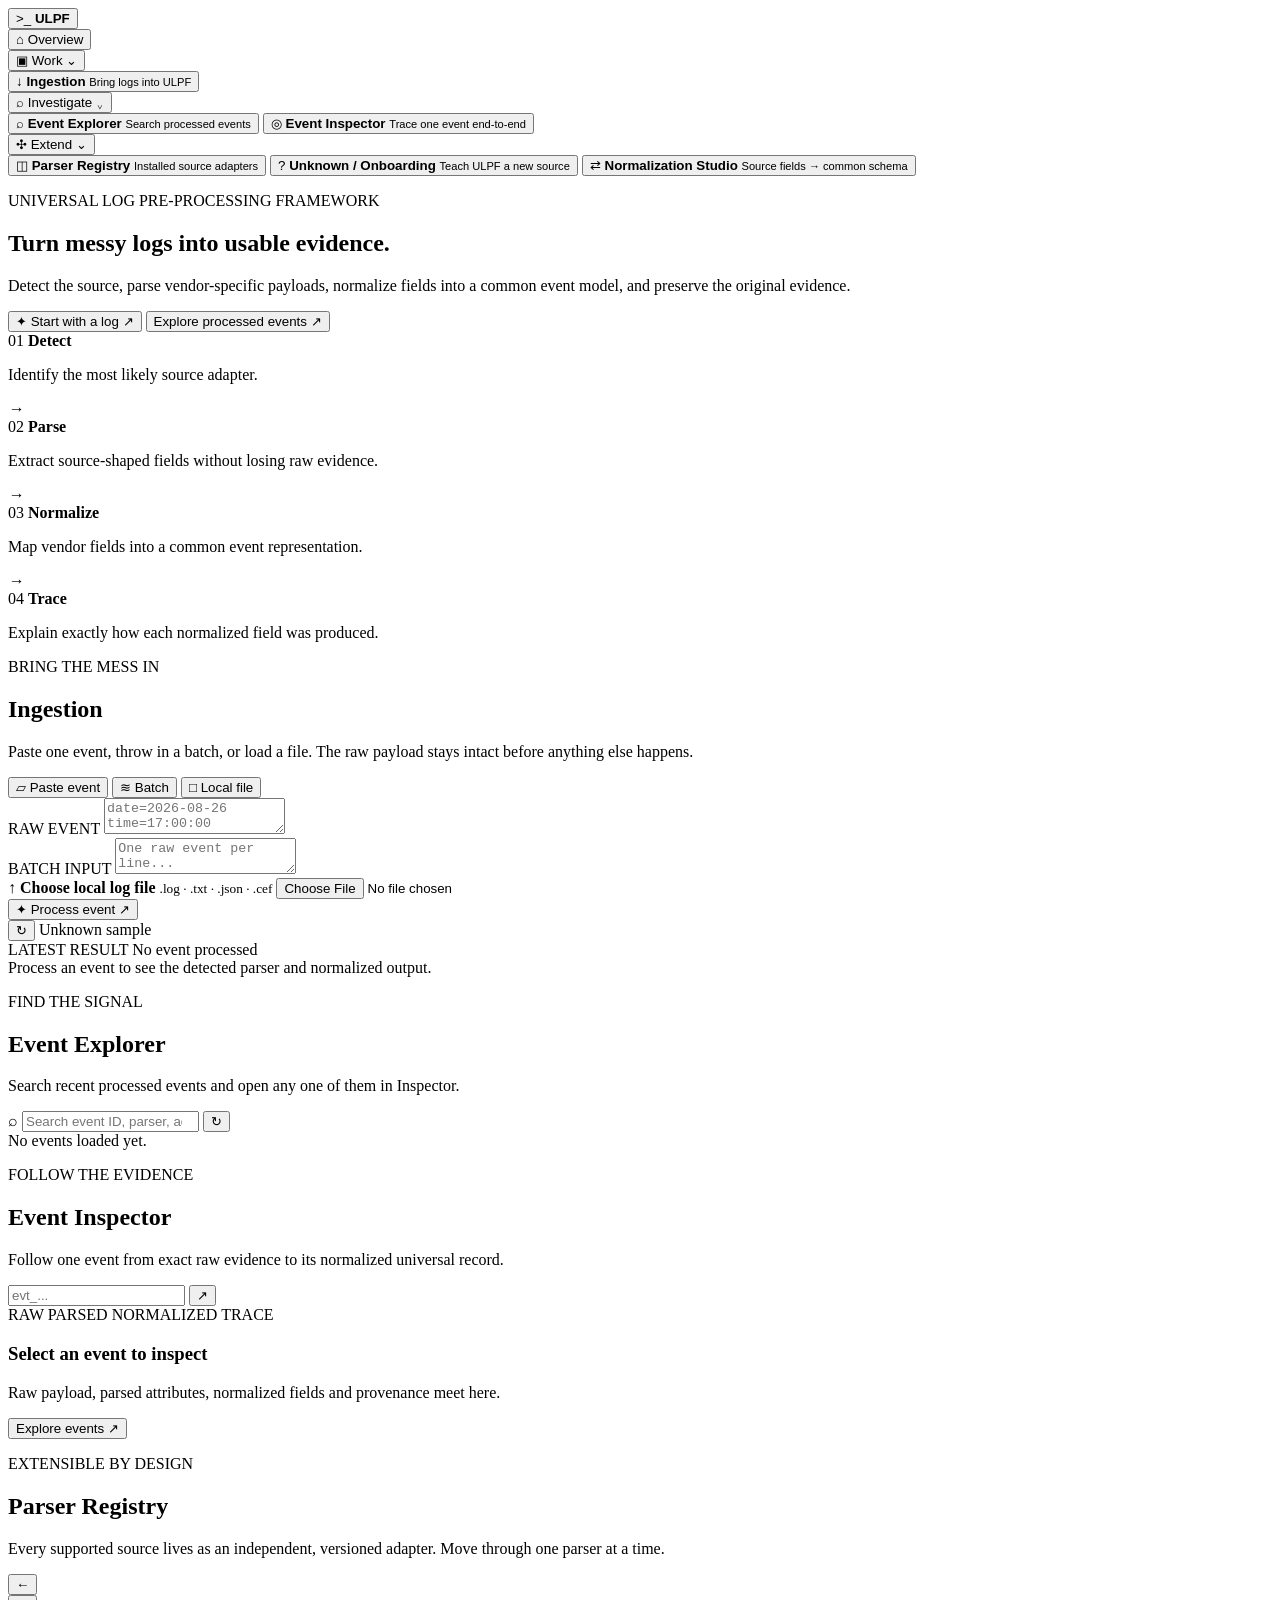
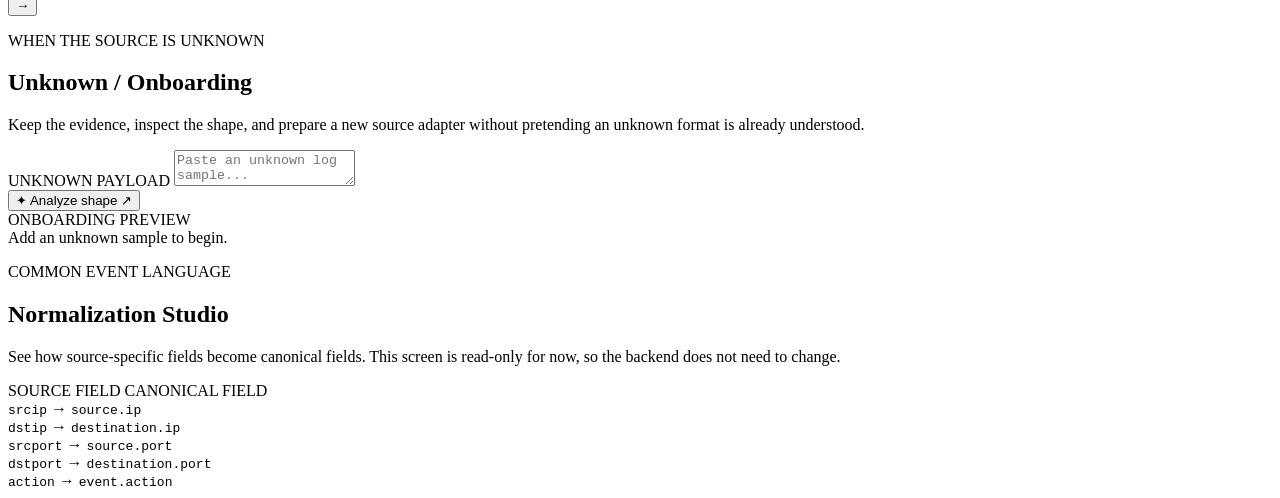
==== commit 19886d94: "new desing" ====
--- a/ulpf/static/index.html
+++ b/ulpf/static/index.html
@@ -7,7 +7,7 @@
   <meta name="theme-color" content="#06110c" />
   <title>ULPF — Universal Log Pre-processing Framework</title>
 
-  <link rel="stylesheet" href="./styles.css" />
+  <link rel="stylesheet" href="/static/styles.css" />
 </head>
 
 <body>
@@ -514,7 +514,7 @@
   <!-- Small temporary status toast. No giant API-error banner. -->
   <div id="toast" class="toast" role="status" aria-live="polite"></div>
 
-  <script src="./app.js"></script>
+  <script src="/static/app.js"></script>
 </body>
 
 </html>
